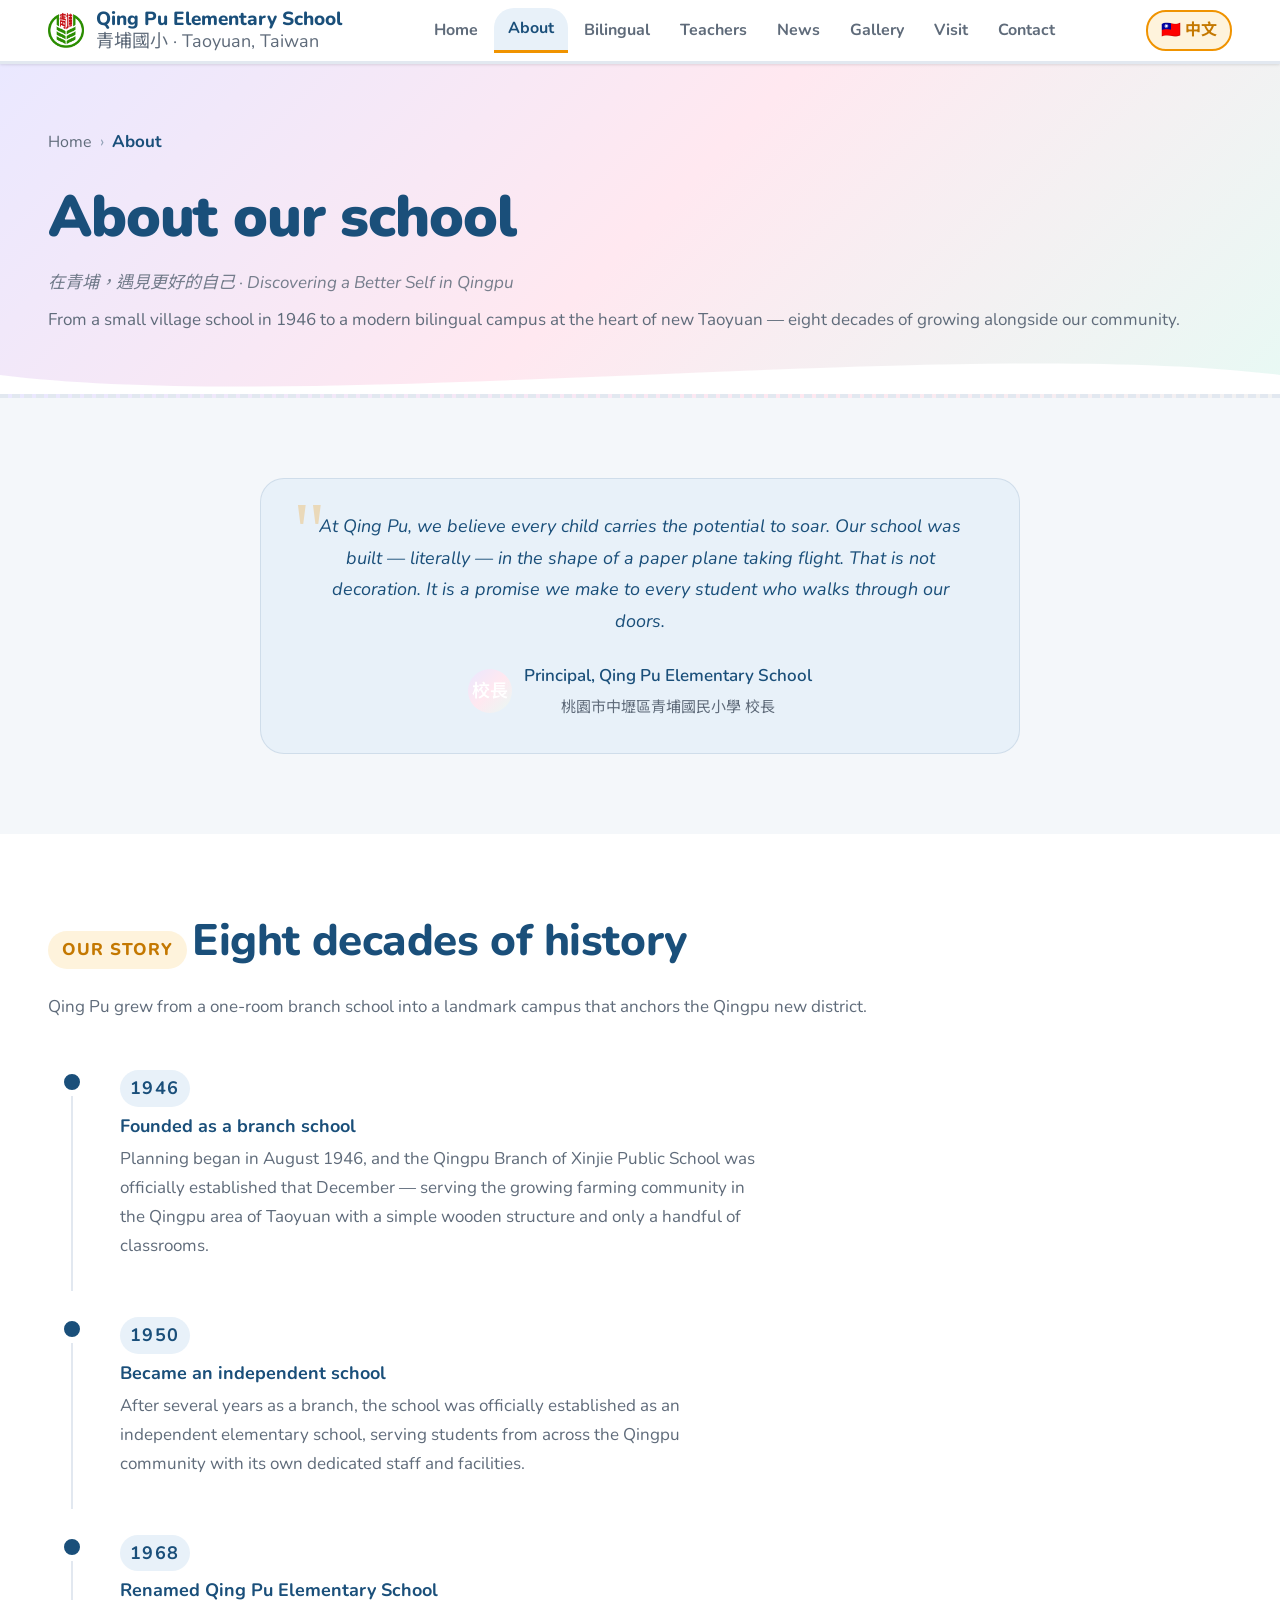
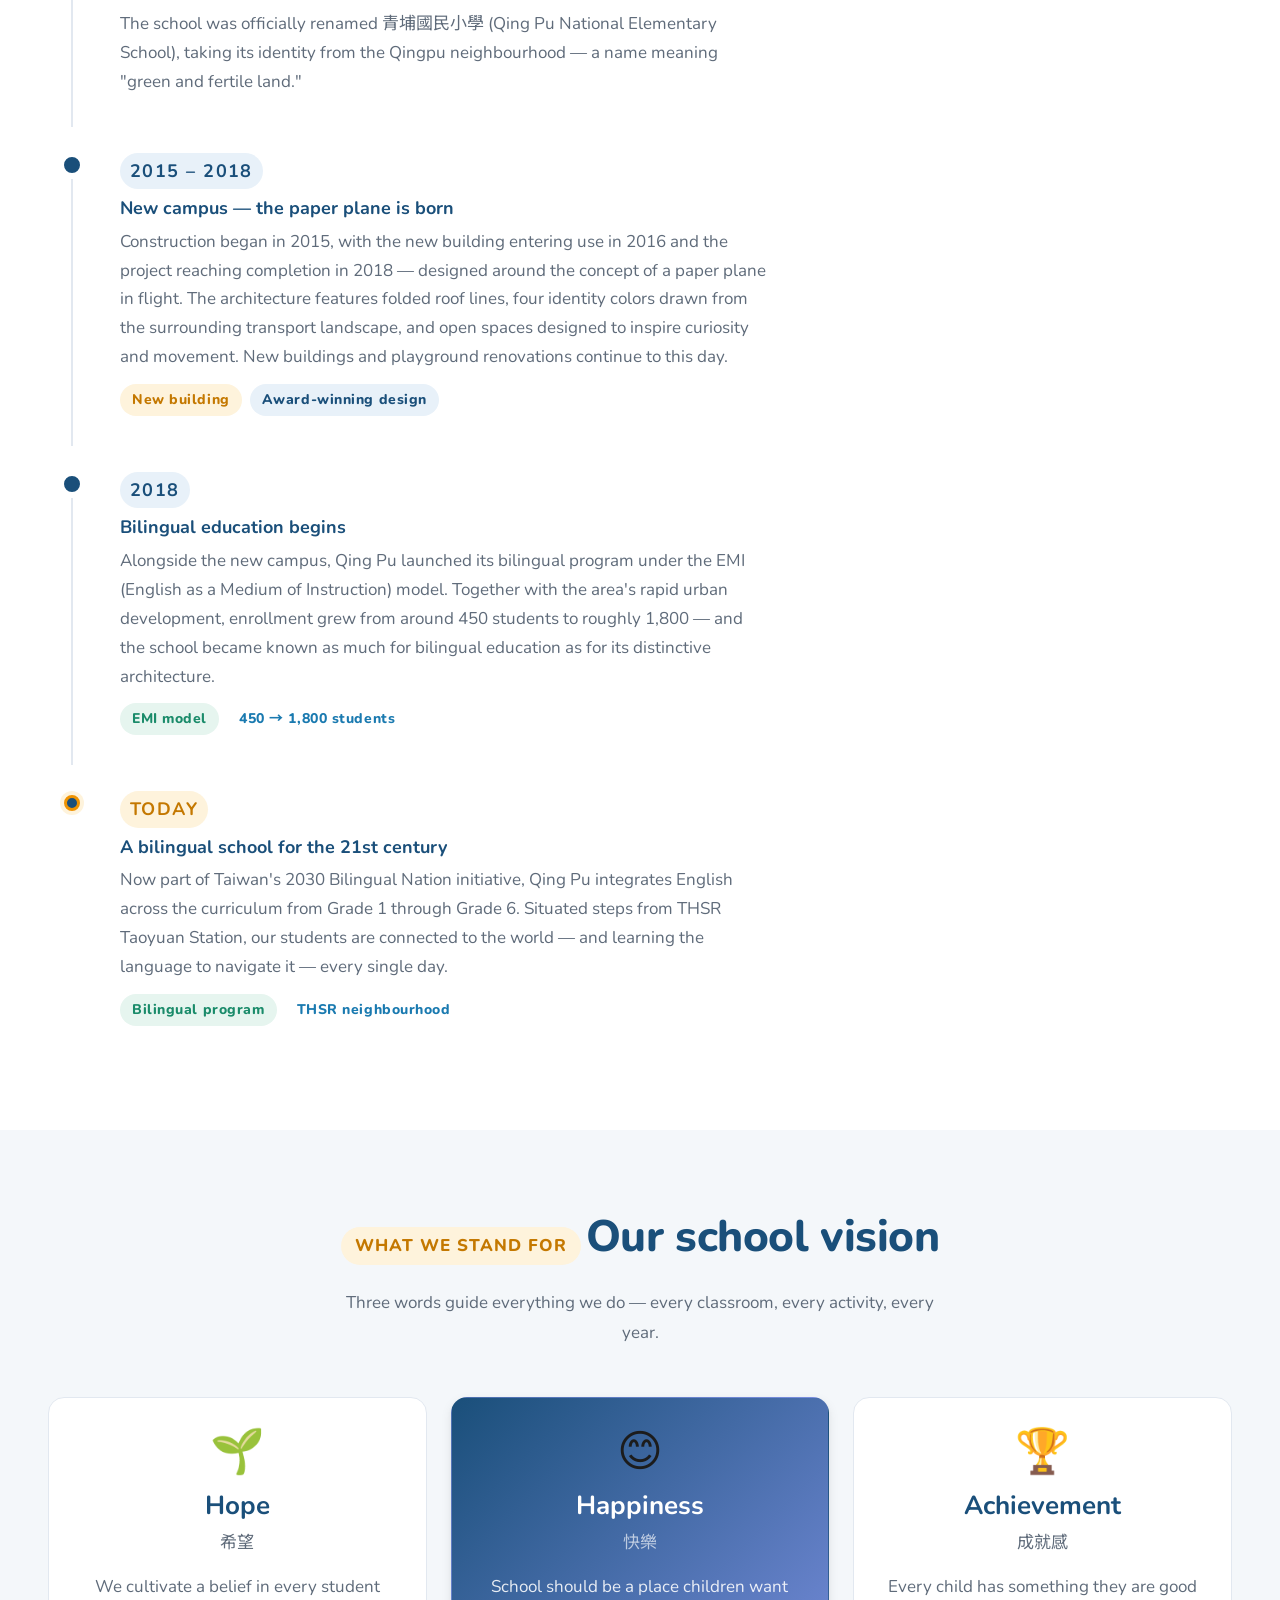
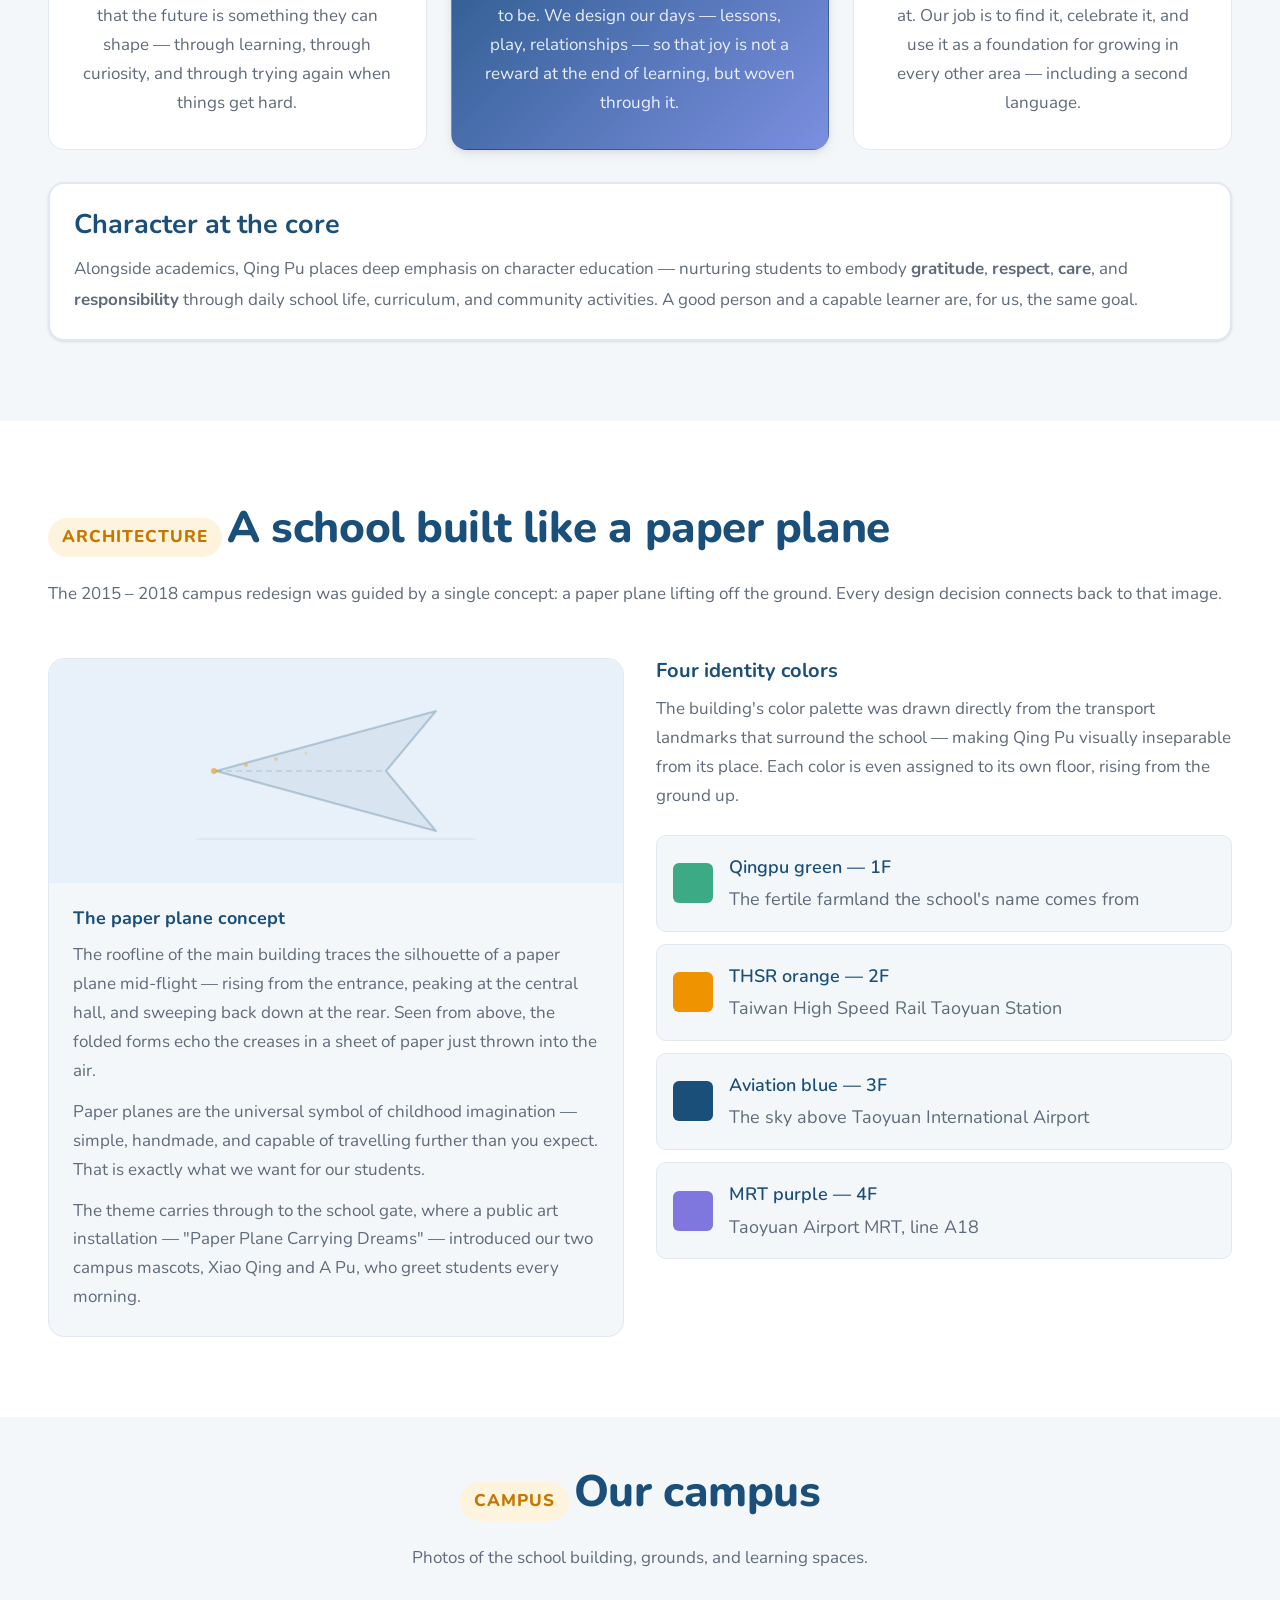
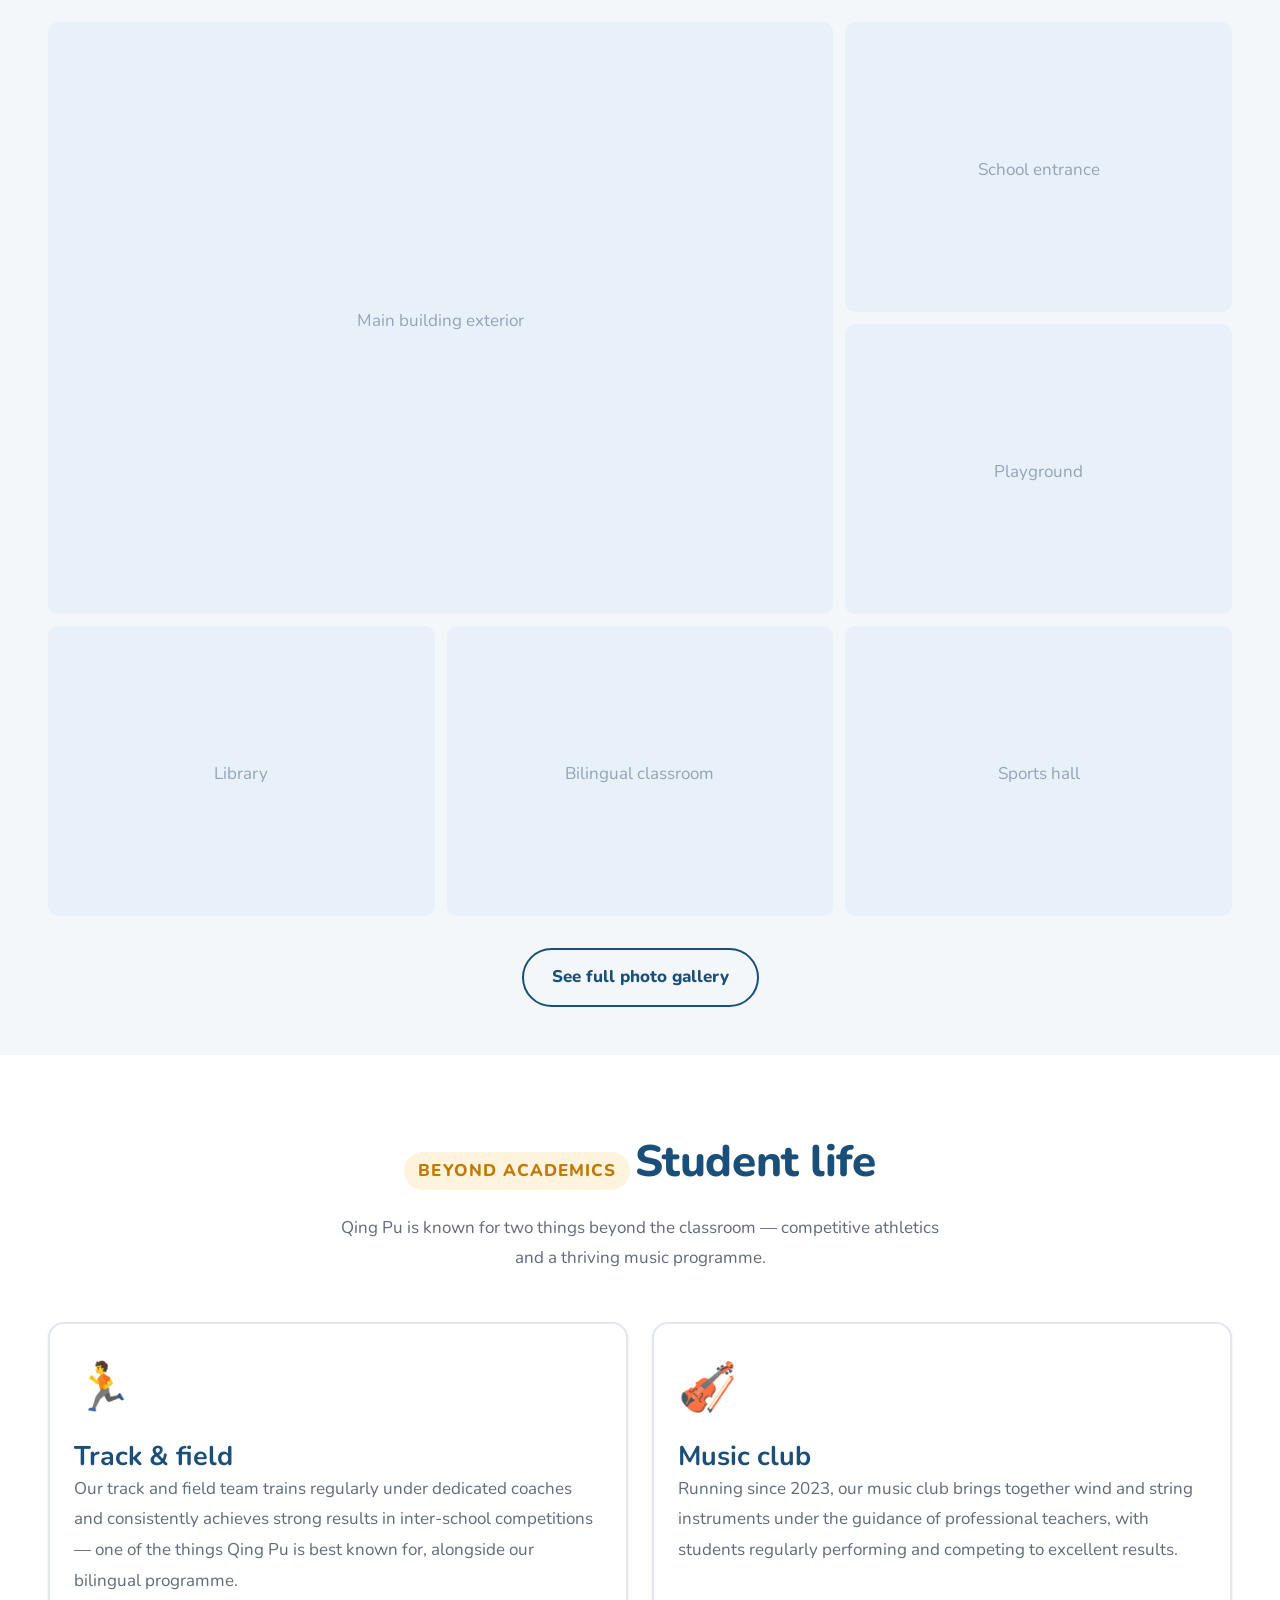
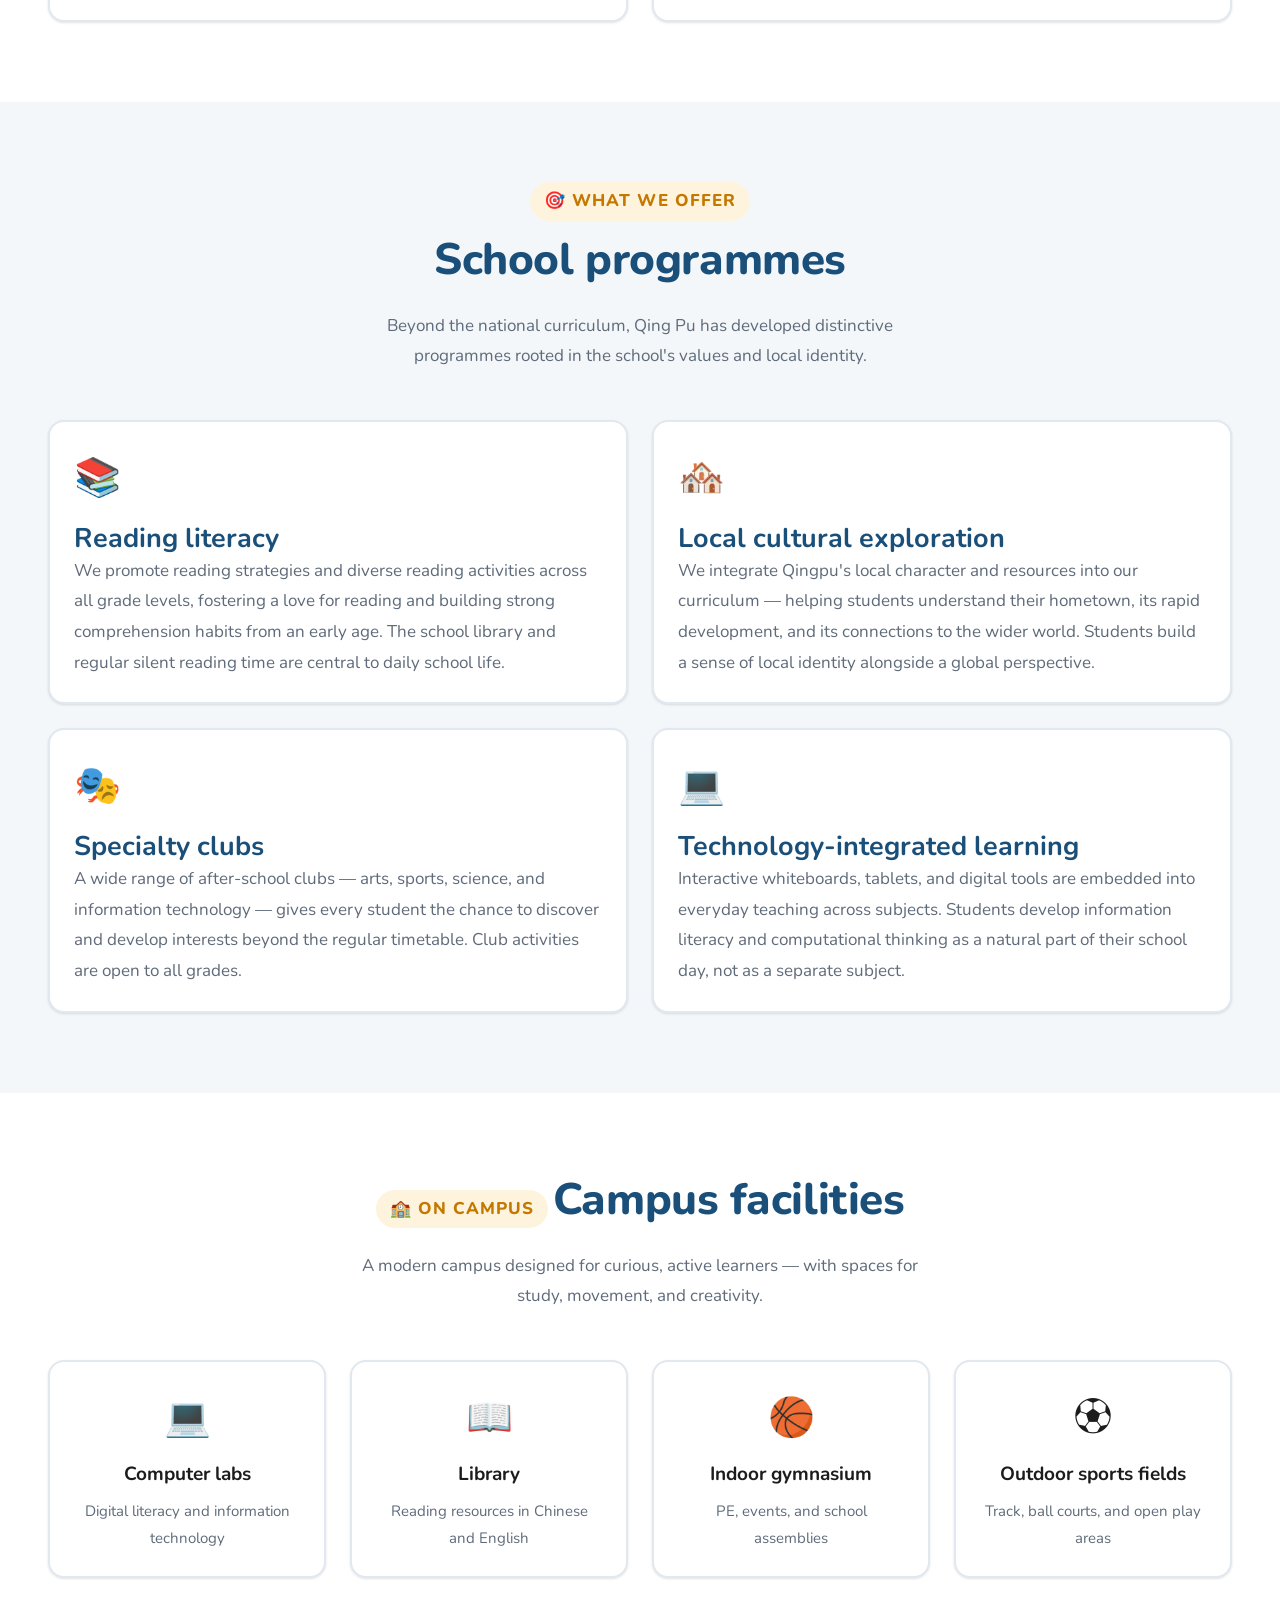
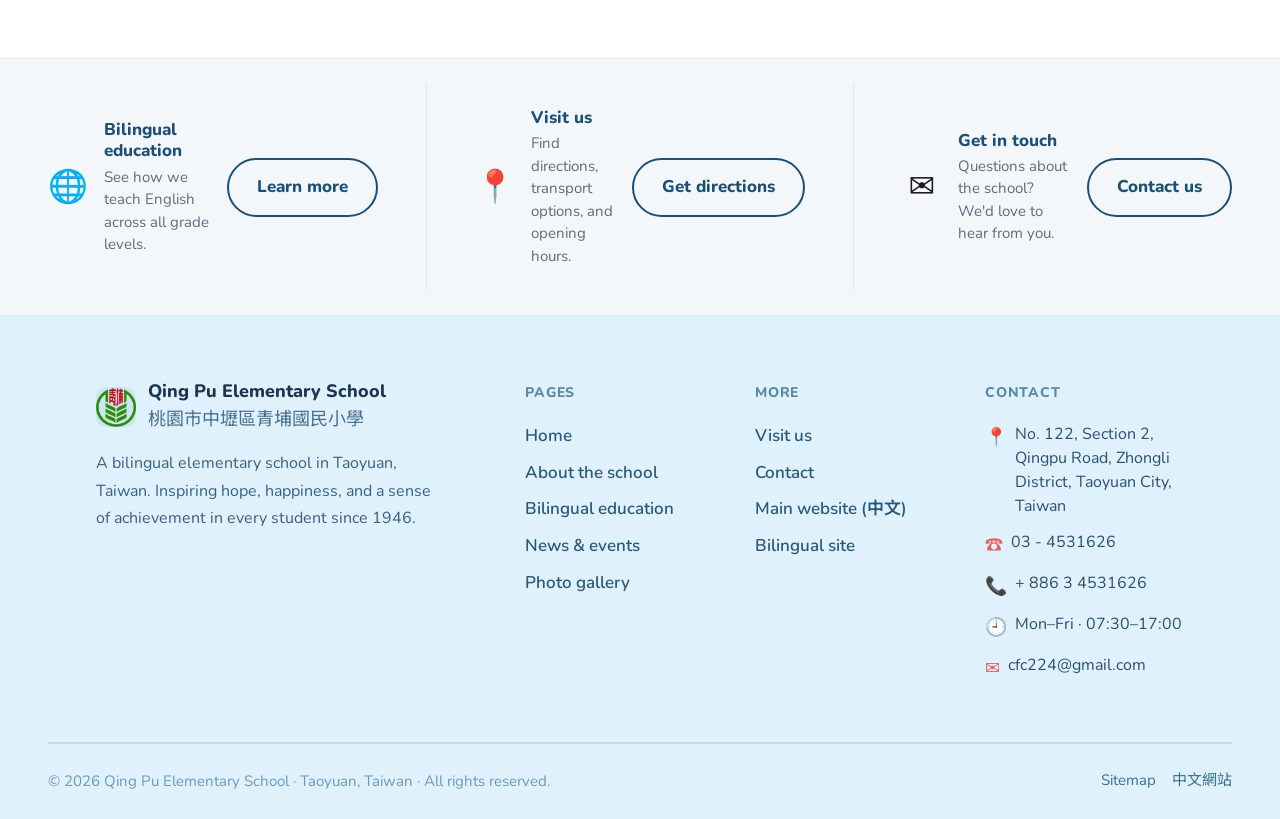
==== about.html @ a6857462 "Initial commit" ====
<!DOCTYPE html>
<html lang="en">
<head>
  <meta charset="UTF-8">
  <meta name="viewport" content="width=device-width, initial-scale=1.0">
  <meta name="description" content="About Qing Pu Elementary School — our history since 1946, school vision, building design, and principal's welcome.">
  <title>About — Qing Pu Elementary School</title>
  <link rel="stylesheet" href="css/style.css">
  <link rel="stylesheet" href="css/pages/about.css">
  <link rel="stylesheet" href="css/playful-theme.css">
</head>
<body>

  <a class="skip-link" href="#main">Skip to main content</a>

  <!-- ── NAVBAR (identical on every page) ── -->
  <nav class="navbar" aria-label="Main navigation">
    <div class="container navbar__inner">
      <a href="index.html" class="navbar__logo" aria-label="Qing Pu Elementary School — home">
        <div class="navbar__logo-img" aria-hidden="true"><img src="images/History/logo.png" alt=""></div>
        <div class="navbar__logo-text">
          <span class="navbar__name">Qing Pu Elementary School</span>
          <span class="navbar__sub">青埔國小 · Taoyuan, Taiwan</span>
        </div>
      </a>
      <ul class="navbar__links" role="list">
        <li><a href="index.html">Home</a></li>
        <li><a href="about.html">About</a></li>
        <li><a href="bilingual.html">Bilingual</a></li>
        <li><a href="teachers.html">Teachers</a></li>
        <li><a href="news.html">News</a></li>
        <li><a href="gallery.html">Gallery</a></li>
        <li><a href="visit.html">Visit</a></li>
        <li><a href="contact.html">Contact</a></li>
      </ul>
      <a href="https://www.cpps.tyc.edu.tw" target="_blank" rel="noopener" class="navbar__lang" aria-label="Switch to Chinese website">🇹🇼 中文</a>
      <button class="navbar__toggle" aria-label="Open navigation menu" aria-expanded="false" aria-controls="mobile-menu">
        <span></span><span></span><span></span>
      </button>
    </div>
    <div class="navbar__mobile" id="mobile-menu" role="navigation" aria-label="Mobile navigation">
      <a href="index.html">Home</a>
      <a href="about.html">About</a>
      <a href="bilingual.html">Bilingual education</a>
      <a href="teachers.html">Bilingual teachers</a>
      <a href="news.html">News</a>
      <a href="gallery.html">Gallery</a>
      <a href="visit.html">Visit us</a>
      <a href="contact.html">Contact</a>
      <div class="navbar__mobile-lang">
        <a href="https://www.cpps.tyc.edu.tw" target="_blank" rel="noopener">🇹🇼 View Chinese website →</a>
      </div>
    </div>
  </nav>


  <main id="main">

    <!-- ============================================================
         PAGE HERO — compact, navy, with breadcrumb
         ============================================================ -->
    <section class="page-hero" aria-label="About the school">
      <div class="container page-hero__inner">
        <nav class="breadcrumb" aria-label="Breadcrumb">
          <a href="index.html">Home</a>
          <span aria-hidden="true">›</span>
          <span aria-current="page">About</span>
        </nav>
        <h1 class="page-hero__title">About our school</h1>
        <p class="page-hero__desc" style="font-style:italic; opacity:0.85; margin-bottom:var(--sp-2);">在青埔，遇見更好的自己 · Discovering a Better Self in Qingpu</p>
        <p class="page-hero__desc">
          From a small village school in 1946 to a modern bilingual campus at the heart of new Taoyuan —
          eight decades of growing alongside our community.
        </p>
      </div>

      <!-- Decorative wave divider -->
      <div class="page-hero__wave" aria-hidden="true">
        <svg viewBox="0 0 1440 60" preserveAspectRatio="none" xmlns="http://www.w3.org/2000/svg">
          <path d="M0,40 C360,80 1080,0 1440,40 L1440,60 L0,60 Z" fill="var(--bg)"/>
        </svg>
      </div>
    </section>


    <!-- ============================================================
         PRINCIPAL'S WELCOME
         ============================================================ -->
    <section class="section bg-white" aria-labelledby="principal-heading">
      <div class="container">
        <div class="welcome-block fade-in">
          <div class="welcome-block__quote-mark" aria-hidden="true">"</div>
          <blockquote class="welcome-block__quote">
            At Qing Pu, we believe every child carries the potential to soar.
            Our school was built — literally — in the shape of a paper plane taking flight.
            That is not decoration. It is a promise we make to every student
            who walks through our doors.
          </blockquote>
          <div class="welcome-block__author">
            <div class="welcome-block__avatar" aria-hidden="true">校長</div>
            <div>
              <p class="welcome-block__name">Principal, Qing Pu Elementary School</p>
              <p class="welcome-block__title text-sm text-muted">桃園市中壢區青埔國民小學 校長</p>
            </div>
          </div>
        </div>
      </div>
    </section>


    <!-- ============================================================
         SCHOOL HISTORY TIMELINE
         ============================================================ -->
    <section class="section" aria-labelledby="history-heading">
      <div class="container">
        <div class="section-header">
          <p class="eyebrow">Our story</p>
          <h2 id="history-heading">Eight decades of history</h2>
          <p>Qing Pu grew from a one-room branch school into a landmark campus that anchors the Qingpu new district.</p>
        </div>

        <div class="timeline" role="list">

          <div class="timeline__item fade-in" role="listitem">
            <div class="timeline__marker">
              <div class="timeline__dot"></div>
              <div class="timeline__line"></div>
            </div>
            <div class="timeline__content">
              <div class="timeline__year">1946</div>
              <h3 class="timeline__title">Founded as a branch school</h3>
              <p class="timeline__desc">
                Planning began in August 1946, and the Qingpu Branch of Xinjie Public School
                was officially established that December — serving the growing farming
                community in the Qingpu area of Taoyuan with a simple wooden structure and
                only a handful of classrooms.
              </p>
            </div>
          </div>

          <div class="timeline__item fade-in" role="listitem">
            <div class="timeline__marker">
              <div class="timeline__dot"></div>
              <div class="timeline__line"></div>
            </div>
            <div class="timeline__content">
              <div class="timeline__year">1950</div>
              <h3 class="timeline__title">Became an independent school</h3>
              <p class="timeline__desc">
                After several years as a branch, the school was officially established as
                an independent elementary school, serving students from across the Qingpu
                community with its own dedicated staff and facilities.
              </p>
            </div>
          </div>

          <div class="timeline__item fade-in" role="listitem">
            <div class="timeline__marker">
              <div class="timeline__dot"></div>
              <div class="timeline__line"></div>
            </div>
            <div class="timeline__content">
              <div class="timeline__year">1968</div>
              <h3 class="timeline__title">Renamed Qing Pu Elementary School</h3>
              <p class="timeline__desc">
                The school was officially renamed 青埔國民小學 (Qing Pu National Elementary School),
                taking its identity from the Qingpu neighbourhood — a name meaning
                "green and fertile land."
              </p>
            </div>
          </div>

          <div class="timeline__item fade-in" role="listitem">
            <div class="timeline__marker">
              <div class="timeline__dot"></div>
              <div class="timeline__line"></div>
            </div>
            <div class="timeline__content">
              <div class="timeline__year">2015 – 2018</div>
              <h3 class="timeline__title">New campus — the paper plane is born</h3>
              <p class="timeline__desc">
                Construction began in 2015, with the new building entering use in 2016 and
                the project reaching completion in 2018 — designed around the concept of a
                paper plane in flight. The architecture features folded roof lines, four
                identity colors drawn from the surrounding transport landscape, and open
                spaces designed to inspire curiosity and movement. New buildings and
                playground renovations continue to this day.
              </p>
              <div class="timeline__tags">
                <span class="badge badge-orange">New building</span>
                <span class="badge badge-navy">Award-winning design</span>
              </div>
            </div>
          </div>

          <div class="timeline__item fade-in" role="listitem">
            <div class="timeline__marker">
              <div class="timeline__dot"></div>
              <div class="timeline__line"></div>
            </div>
            <div class="timeline__content">
              <div class="timeline__year">2018</div>
              <h3 class="timeline__title">Bilingual education begins</h3>
              <p class="timeline__desc">
                Alongside the new campus, Qing Pu launched its bilingual program under the
                EMI (English as a Medium of Instruction) model. Together with the area's
                rapid urban development, enrollment grew from around 450 students to roughly
                1,800 — and the school became known as much for bilingual education as for
                its distinctive architecture.
              </p>
              <div class="timeline__tags">
                <span class="badge badge-green">EMI model</span>
                <span class="badge badge-purple">450 → 1,800 students</span>
              </div>
            </div>
          </div>

          <div class="timeline__item fade-in" role="listitem">
            <div class="timeline__marker">
              <div class="timeline__dot timeline__dot--current"></div>
            </div>
            <div class="timeline__content">
              <div class="timeline__year timeline__year--current">Today</div>
              <h3 class="timeline__title">A bilingual school for the 21st century</h3>
              <p class="timeline__desc">
                Now part of Taiwan's 2030 Bilingual Nation initiative, Qing Pu integrates English
                across the curriculum from Grade 1 through Grade 6. Situated steps from THSR
                Taoyuan Station, our students are connected to the world — and learning the
                language to navigate it — every single day.
              </p>
              <div class="timeline__tags">
                <span class="badge badge-green">Bilingual program</span>
                <span class="badge badge-purple">THSR neighbourhood</span>
              </div>
            </div>
          </div>

        </div>
      </div>
    </section>


    <!-- ============================================================
         VISION — THREE PILLARS
         ============================================================ -->
    <section class="section bg-white" aria-labelledby="vision-heading">
      <div class="container">
        <div class="section-header centered">
          <p class="eyebrow">What we stand for</p>
          <h2 id="vision-heading">Our school vision</h2>
          <p>Three words guide everything we do — every classroom, every activity, every year.</p>
        </div>

        <div class="pillars-grid">

          <div class="pillar-card fade-in">
            <div class="pillar-card__icon" aria-hidden="true">🌱</div>
            <h3 class="pillar-card__word">Hope</h3>
            <p class="pillar-card__zh">希望</p>
            <p class="pillar-card__desc">
              We cultivate a belief in every student that the future is something they can
              shape — through learning, through curiosity, and through trying again when
              things get hard.
            </p>
          </div>

          <div class="pillar-card pillar-card--center fade-in">
            <div class="pillar-card__icon" aria-hidden="true">😊</div>
            <h3 class="pillar-card__word">Happiness</h3>
            <p class="pillar-card__zh">快樂</p>
            <p class="pillar-card__desc">
              School should be a place children want to be. We design our days — lessons,
              play, relationships — so that joy is not a reward at the end of learning,
              but woven through it.
            </p>
          </div>

          <div class="pillar-card fade-in">
            <div class="pillar-card__icon" aria-hidden="true">🏆</div>
            <h3 class="pillar-card__word">Achievement</h3>
            <p class="pillar-card__zh">成就感</p>
            <p class="pillar-card__desc">
              Every child has something they are good at. Our job is to find it, celebrate it,
              and use it as a foundation for growing in every other area — including a
              second language.
            </p>
          </div>

        </div>

        <div class="card fade-in" style="margin-top:var(--sp-6);">
          <div class="card-body">
            <h3 style="margin-bottom:var(--sp-3);">Character at the core</h3>
            <p>
              Alongside academics, Qing Pu places deep emphasis on character education — nurturing
              students to embody <strong>gratitude</strong>, <strong>respect</strong>,
              <strong>care</strong>, and <strong>responsibility</strong> through daily school life,
              curriculum, and community activities. A good person and a capable learner are, for us,
              the same goal.
            </p>
          </div>
        </div>
      </div>
    </section>
    <section class="section" aria-labelledby="building-heading">
      <div class="container">
        <div class="section-header">
          <p class="eyebrow">Architecture</p>
          <h2 id="building-heading">A school built like a paper plane</h2>
          <p>
            The 2015 – 2018 campus redesign was guided by a single concept: a paper plane
            lifting off the ground. Every design decision connects back to that image.
          </p>
        </div>

        <div class="building-layout">

          <!-- Main concept card -->
          <div class="building-concept fade-in">
            <div class="building-concept__visual" aria-hidden="true">
              <svg viewBox="0 0 280 160" fill="none" xmlns="http://www.w3.org/2000/svg" aria-hidden="true">
                <!-- Paper plane silhouette -->
                <path d="M20 80 L240 20 L190 80 L240 140 Z"
                      fill="rgba(26,79,122,0.08)"
                      stroke="rgba(26,79,122,0.25)"
                      stroke-width="2"
                      stroke-linejoin="round"/>
                <path d="M20 80 L190 80"
                      stroke="rgba(26,79,122,0.15)"
                      stroke-width="1.5"
                      stroke-dasharray="6 4"/>
                <!-- Ground line -->
                <line x1="0" y1="148" x2="280" y2="148"
                      stroke="rgba(26,79,122,0.1)"
                      stroke-width="1"/>
                <!-- Flight trail dots -->
                <circle cx="18"  cy="80" r="3" fill="var(--orange)" opacity="0.6"/>
                <circle cx="50"  cy="74" r="2" fill="var(--orange)" opacity="0.4"/>
                <circle cx="80"  cy="68" r="2" fill="var(--orange)" opacity="0.3"/>
                <circle cx="110" cy="62" r="1.5" fill="var(--orange)" opacity="0.2"/>
              </svg>
            </div>
            <div class="building-concept__text">
              <h3>The paper plane concept</h3>
              <p>
                The roofline of the main building traces the silhouette of a paper plane mid-flight —
                rising from the entrance, peaking at the central hall, and sweeping back down at
                the rear. Seen from above, the folded forms echo the creases in a sheet of paper
                just thrown into the air.
              </p>
              <p>
                Paper planes are the universal symbol of childhood imagination — simple, handmade,
                and capable of travelling further than you expect. That is exactly what we want
                for our students.
              </p>
              <p>
                The theme carries through to the school gate, where a public art installation —
                "Paper Plane Carrying Dreams" — introduced our two campus mascots, Xiao Qing and
                A Pu, who greet students every morning.
              </p>
            </div>
          </div>

          <!-- Four colors -->
          <div class="building-colors fade-in">
            <h3 class="building-colors__title">Four identity colors</h3>
            <p class="building-colors__intro">
              The building's color palette was drawn directly from the transport landmarks
              that surround the school — making Qing Pu visually inseparable from its place.
              Each color is even assigned to its own floor, rising from the ground up.
            </p>
            <div class="color-identity-grid">
              <div class="color-identity-card">
                <div class="color-identity-swatch" style="background: var(--green);"></div>
                <div class="color-identity-info">
                  <strong>Qingpu green — 1F</strong>
                  <span>The fertile farmland the school's name comes from</span>
                </div>
              </div>
              <div class="color-identity-card">
                <div class="color-identity-swatch" style="background: var(--orange);"></div>
                <div class="color-identity-info">
                  <strong>THSR orange — 2F</strong>
                  <span>Taiwan High Speed Rail Taoyuan Station</span>
                </div>
              </div>
              <div class="color-identity-card">
                <div class="color-identity-swatch" style="background: var(--navy);"></div>
                <div class="color-identity-info">
                  <strong>Aviation blue — 3F</strong>
                  <span>The sky above Taoyuan International Airport</span>
                </div>
              </div>
              <div class="color-identity-card">
                <div class="color-identity-swatch" style="background: var(--purple);"></div>
                <div class="color-identity-info">
                  <strong>MRT purple — 4F</strong>
                  <span>Taoyuan Airport MRT, line A18</span>
                </div>
              </div>
            </div>
          </div>

        </div>
      </div>
    </section>


    <!-- ============================================================
         CAMPUS PHOTOS GRID
         ============================================================ -->
    <section class="section-sm bg-white" aria-labelledby="campus-heading">
      <div class="container">
        <div class="section-header centered">
          <p class="eyebrow">Campus</p>
          <h2 id="campus-heading">Our campus</h2>
          <p>Photos of the school building, grounds, and learning spaces.</p>
        </div>

        <!-- Photo grid — replace .campus-photo divs with real <img> tags -->
        <div class="campus-grid" role="list">
          <div class="campus-photo campus-photo--large" role="listitem" aria-label="Main building exterior">
            <div class="campus-photo__placeholder" aria-hidden="true">
              <span></span>
              <p>Main building exterior</p>
            </div>
          </div>
          <div class="campus-photo" role="listitem" aria-label="Campus entrance">
            <div class="campus-photo__placeholder" aria-hidden="true">
              <span></span>
              <p>School entrance</p>
            </div>
          </div>
          <div class="campus-photo" role="listitem" aria-label="Playground">
            <div class="campus-photo__placeholder" aria-hidden="true">
              <span></span>
              <p>Playground</p>
            </div>
          </div>
          <div class="campus-photo" role="listitem" aria-label="Library">
            <div class="campus-photo__placeholder" aria-hidden="true">
              <span></span>
              <p>Library</p>
            </div>
          </div>
          <div class="campus-photo" role="listitem" aria-label="Classroom">
            <div class="campus-photo__placeholder" aria-hidden="true">
              <span></span>
              <p>Bilingual classroom</p>
            </div>
          </div>
          <div class="campus-photo" role="listitem" aria-label="Gymnasium">
            <div class="campus-photo__placeholder" aria-hidden="true">
              <span></span>
              <p>Sports hall</p>
            </div>
          </div>
        </div>

        <!-- How to replace placeholders — comment for the developer -->
        <!--
          To replace a placeholder with a real photo:
          Change:
            <div class="campus-photo" ...>
              <div class="campus-photo__placeholder">...</div>
            </div>
          To:
            <div class="campus-photo" ...>
              <img src="images/campus/main-building.jpg" alt="Main building exterior" class="campus-photo__img">
            </div>
        -->

        <div class="text-center mt-6">
          <a href="gallery.html" class="btn btn-outline">See full photo gallery</a>
        </div>
      </div>
    </section>


    <!-- ============================================================
         STUDENT LIFE — ATHLETICS & MUSIC
         ============================================================ -->
    <section class="section" id="student-life" aria-labelledby="studentlife-heading">
      <div class="container">
        <div class="section-header centered">
          <p class="eyebrow">Beyond academics</p>
          <h2 id="studentlife-heading">Student life</h2>
          <p>Qing Pu is known for two things beyond the classroom — competitive athletics and a thriving music programme.</p>
        </div>

        <div class="grid-2">
          <div class="card fade-in">
            <div class="card-body">
              <div style="font-size:2.5rem; margin-bottom:var(--sp-3);" aria-hidden="true">🏃</div>
              <h3>Track &amp; field</h3>
              <p>
                Our track and field team trains regularly under dedicated coaches and
                consistently achieves strong results in inter-school competitions —
                one of the things Qing Pu is best known for, alongside our bilingual
                programme.
              </p>
            </div>
          </div>

          <div class="card fade-in">
            <div class="card-body">
              <div style="font-size:2.5rem; margin-bottom:var(--sp-3);" aria-hidden="true">🎻</div>
              <h3>Music club</h3>
              <p>
                Running since 2023, our music club brings together wind and string
                instruments under the guidance of professional teachers, with students
                regularly performing and competing to excellent results.
              </p>
            </div>
          </div>
        </div>
      </div>
    </section>


    <!-- ============================================================
         SCHOOL PROGRAMMES
         ============================================================ -->
    <section class="section bg-white" aria-labelledby="programmes-heading">
      <div class="container">
        <div class="section-header centered">
          <p class="eyebrow">🎯 What we offer</p>
          <h2 id="programmes-heading">School programmes</h2>
          <p>Beyond the national curriculum, Qing Pu has developed distinctive programmes rooted in the school's values and local identity.</p>
        </div>

        <div class="grid-2">
          <div class="card fade-in">
            <div class="card-body">
              <div style="font-size:2rem; margin-bottom:var(--sp-3);" aria-hidden="true">📚</div>
              <h3>Reading literacy</h3>
              <p>
                We promote reading strategies and diverse reading activities across all grade levels,
                fostering a love for reading and building strong comprehension habits from an early age.
                The school library and regular silent reading time are central to daily school life.
              </p>
            </div>
          </div>

          <div class="card fade-in">
            <div class="card-body">
              <div style="font-size:2rem; margin-bottom:var(--sp-3);" aria-hidden="true">🏘️</div>
              <h3>Local cultural exploration</h3>
              <p>
                We integrate Qingpu's local character and resources into our curriculum — helping
                students understand their hometown, its rapid development, and its connections to the
                wider world. Students build a sense of local identity alongside a global perspective.
              </p>
            </div>
          </div>

          <div class="card fade-in">
            <div class="card-body">
              <div style="font-size:2rem; margin-bottom:var(--sp-3);" aria-hidden="true">🎭</div>
              <h3>Specialty clubs</h3>
              <p>
                A wide range of after-school clubs — arts, sports, science, and information
                technology — gives every student the chance to discover and develop interests beyond
                the regular timetable. Club activities are open to all grades.
              </p>
            </div>
          </div>

          <div class="card fade-in">
            <div class="card-body">
              <div style="font-size:2rem; margin-bottom:var(--sp-3);" aria-hidden="true">💻</div>
              <h3>Technology-integrated learning</h3>
              <p>
                Interactive whiteboards, tablets, and digital tools are embedded into everyday
                teaching across subjects. Students develop information literacy and computational
                thinking as a natural part of their school day, not as a separate subject.
              </p>
            </div>
          </div>
        </div>
      </div>
    </section>


    <!-- ============================================================
         CAMPUS FACILITIES
         ============================================================ -->
    <section class="section" aria-labelledby="facilities-heading">
      <div class="container">
        <div class="section-header centered">
          <p class="eyebrow">🏫 On campus</p>
          <h2 id="facilities-heading">Campus facilities</h2>
          <p>A modern campus designed for curious, active learners — with spaces for study, movement, and creativity.</p>
        </div>

        <div class="grid-4">
          <div class="card fade-in">
            <div class="card-body" style="text-align:center;">
              <div style="font-size:2rem; margin-bottom:var(--sp-2);" aria-hidden="true">💻</div>
              <strong>Computer labs</strong>
              <p class="text-sm text-muted" style="margin-top:var(--sp-2);">Digital literacy and information technology</p>
            </div>
          </div>
          <div class="card fade-in">
            <div class="card-body" style="text-align:center;">
              <div style="font-size:2rem; margin-bottom:var(--sp-2);" aria-hidden="true">📖</div>
              <strong>Library</strong>
              <p class="text-sm text-muted" style="margin-top:var(--sp-2);">Reading resources in Chinese and English</p>
            </div>
          </div>
          <div class="card fade-in">
            <div class="card-body" style="text-align:center;">
              <div style="font-size:2rem; margin-bottom:var(--sp-2);" aria-hidden="true">🏀</div>
              <strong>Indoor gymnasium</strong>
              <p class="text-sm text-muted" style="margin-top:var(--sp-2);">PE, events, and school assemblies</p>
            </div>
          </div>
          <div class="card fade-in">
            <div class="card-body" style="text-align:center;">
              <div style="font-size:2rem; margin-bottom:var(--sp-2);" aria-hidden="true">⚽</div>
              <strong>Outdoor sports fields</strong>
              <p class="text-sm text-muted" style="margin-top:var(--sp-2);">Track, ball courts, and open play areas</p>
            </div>
          </div>
        </div>
      </div>
    </section>


    <!-- ============================================================
         CTA STRIP — lead to next pages
         ============================================================ -->
    <section class="cta-strip" aria-label="Explore more">
      <div class="container cta-strip__inner">
        <div class="cta-strip__item fade-in">
          <div class="cta-strip__icon" aria-hidden="true">🌐</div>
          <div>
            <h4>Bilingual education</h4>
            <p>See how we teach English across all grade levels.</p>
          </div>
          <a href="bilingual.html" class="btn btn-outline">Learn more</a>
        </div>
        <div class="cta-strip__divider" aria-hidden="true"></div>
        <div class="cta-strip__item fade-in">
          <div class="cta-strip__icon" aria-hidden="true">📍</div>
          <div>
            <h4>Visit us</h4>
            <p>Find directions, transport options, and opening hours.</p>
          </div>
          <a href="visit.html" class="btn btn-outline">Get directions</a>
        </div>
        <div class="cta-strip__divider" aria-hidden="true"></div>
        <div class="cta-strip__item fade-in">
          <div class="cta-strip__icon" aria-hidden="true">✉️</div>
          <div>
            <h4>Get in touch</h4>
            <p>Questions about the school? We'd love to hear from you.</p>
          </div>
          <a href="contact.html" class="btn btn-outline">Contact us</a>
        </div>
      </div>
    </section>

  </main>


  <!-- ── FOOTER (identical on every page) ── -->
  <footer class="footer" role="contentinfo">
    <div class="container">
      <div class="footer__grid">
        <div class="footer__brand">
          <div class="footer__logo">
            <div class="footer__logo-box" aria-hidden="true"><img src="images/History/logo.png" alt=""></div>
            <div>
              <div class="footer__school-name">Qing Pu Elementary School</div>
              <div class="footer__school-zh">桃園市中壢區青埔國民小學</div>
            </div>
          </div>
          <p class="footer__desc">
            A bilingual elementary school in Taoyuan, Taiwan.
            Inspiring hope, happiness, and a sense of achievement
            in every student since 1946.
          </p>
        </div>
        <div>
          <p class="footer__col-title">Pages</p>
          <ul class="footer__links">
            <li><a href="index.html">Home</a></li>
            <li><a href="about.html">About the school</a></li>
            <li><a href="bilingual.html">Bilingual education</a></li>
            <li><a href="news.html">News & events</a></li>
            <li><a href="gallery.html">Photo gallery</a></li>
          </ul>
        </div>
        <div>
          <p class="footer__col-title">More</p>
          <ul class="footer__links">
            <li><a href="visit.html">Visit us</a></li>
            <li><a href="contact.html">Contact</a></li>
            <li><a href="https://www.cpps.tyc.edu.tw" target="_blank" rel="noopener">Main website (中文)</a></li>
            <li><a href="http://163.30.130.236/bilingual/index.php" target="_blank" rel="noopener">Bilingual site</a></li>
          </ul>
        </div>
        <div>
          <p class="footer__col-title">Contact</p>
          <div class="footer__contact-item">
            <span class="footer__contact-icon" aria-hidden="true">📍</span>
            <span>No. 122, Section 2, Qingpu Road, Zhongli District, Taoyuan City, Taiwan</span>
          </div>
          <div class="footer__contact-item">
            <span class="footer__contact-icon" aria-hidden="true">☎️</span>
            <span>03 - 4531626</span>
          </div>
          <div class="footer__contact-item">
            <span class="footer__contact-icon" aria-hidden="true">📞</span>
            <span>+ 886 3 4531626</span>
          </div>
          <div class="footer__contact-item">
            <span class="footer__contact-icon" aria-hidden="true">🕘</span>
            <span>Mon–Fri · 07:30–17:00</span>
          </div>
          <div class="footer__contact-item">
            <span class="footer__contact-icon" aria-hidden="true">✉️</span>
            <span>cfc224@gmail.com</span>
          </div>
        </div>
      </div>
      <div class="footer__bottom">
        <p class="footer__copy">© 2026 Qing Pu Elementary School · Taoyuan, Taiwan · All rights reserved.</p>
        <div class="footer__bottom-links">
          <a href="#">Sitemap</a>
          <a href="https://www.cpps.tyc.edu.tw" target="_blank" rel="noopener">中文網站</a>
        </div>
      </div>
    </div>
  </footer>

  <script src="js/main.js"></script>

</body>
</html>
---- css/style.css ----
/* ============================================================
   Qing Pu Elementary School — English Website
   style.css  |  Shared styles: reset, variables, typography,
               navbar, footer, buttons, utilities
   ============================================================ */

/* ── Google Fonts ── */
@import url('https://fonts.googleapis.com/css2?family=Inter:wght@400;500;600;700&family=Noto+Sans+TC:wght@400;500&display=swap');

/* ── CSS Variables ── */
:root {
  /* Brand colors — uniform: orange shirts, navy shorts, white */
  --navy:          #1a4f7a;   /* primary: navbar, footer, headings */
  --navy-dark:     #0f3354;   /* hover states */
  --navy-light:    #e8f1f9;   /* light tint backgrounds */
  --orange:        #F09300;   /* CTA buttons, active states, highlights */
  --orange-dark:   #c47800;   /* orange hover */
  --orange-light:  #fef3dc;   /* orange tint */
  --green:         #3caa84;   /* Qingpu green — bilingual accents */
  --green-light:   #e6f5ef;
  --purple:        #7F77DD;   /* MRT purple — transport references */
  --purple-light:  #eeedfe;

  /* Neutrals */
  --bg:            #ffffff;   /* pure white — uniform shirt white */
  --bg-white:      #f4f7fa;   /* subtle section contrast against pure white bg */
  --bg-card:       #ffffff;
  --text:          #1c1c1c;
  --text-muted:    #5f6b7a;
  --text-light:    #94a3b8;
  --border:        #e2e8f0;
  --border-dark:   #cbd5e1;

  /* Spacing scale */
  --sp-1:  4px;
  --sp-2:  8px;
  --sp-3:  12px;
  --sp-4:  16px;
  --sp-5:  24px;
  --sp-6:  32px;
  --sp-7:  48px;
  --sp-8:  64px;
  --sp-9:  80px;
  --sp-10: 96px;

  /* Layout */
  --container-max: 1320px;
  --navbar-height: 64px;
  --radius-sm:  6px;
  --radius-md:  10px;
  --radius-lg:  16px;
  --radius-xl:  24px;

  /* Shadows */
  --shadow-sm:  0 1px 3px rgba(0,0,0,0.08), 0 1px 2px rgba(0,0,0,0.04);
  --shadow-md:  0 4px 12px rgba(0,0,0,0.08), 0 2px 4px rgba(0,0,0,0.04);
  --shadow-lg:  0 8px 24px rgba(0,0,0,0.10), 0 4px 8px rgba(0,0,0,0.04);

  /* Transitions */
  --ease: cubic-bezier(0.4, 0, 0.2, 1);
  --t-fast: 150ms var(--ease);
  --t-base: 250ms var(--ease);
}


/* ============================================================
   RESET
   ============================================================ */
*, *::before, *::after {
  box-sizing: border-box;
  margin: 0;
  padding: 0;
}

html {
  scroll-behavior: smooth;
  -webkit-text-size-adjust: 100%;
}

body {
  font-family: 'Inter', 'Noto Sans TC', system-ui, sans-serif;
  font-size: 18px;
  line-height: 1.7;
  color: var(--text);
  background-color: var(--bg);
  -webkit-font-smoothing: antialiased;
}

img, picture, video, svg {
  display: block;
  max-width: 100%;
}

input, button, textarea, select {
  font: inherit;
}

ul, ol {
  list-style: none;
}

a {
  color: inherit;
  text-decoration: none;
}

h1, h2, h3, h4, h5, h6 {
  line-height: 1.25;
  color: var(--navy);
}


/* ============================================================
   TYPOGRAPHY
   ============================================================ */
h1 { font-size: clamp(32px, 5vw, 52px); font-weight: 700; letter-spacing: -0.02em; }
h2 { font-size: clamp(24px, 4vw, 38px); font-weight: 700; letter-spacing: -0.01em; }
h3 { font-size: clamp(18px, 2.5vw, 24px); font-weight: 600; }
h4 { font-size: 18px; font-weight: 600; }
h5 { font-size: 17px; font-weight: 600; }

p {
  color: var(--text-muted);
  line-height: 1.75;
}

.text-navy   { color: var(--navy); }
.text-orange { color: var(--orange); }
.text-muted  { color: var(--text-muted); }
.text-center { text-align: center; }
.text-sm     { font-size: 18px; }
.text-xs     { font-size: 18px; }

/* Section eyebrow label */
.eyebrow {
  display: inline-flex;
  align-items: center;
  gap: var(--sp-2);
  font-size: 18px;
  font-weight: 600;
  letter-spacing: 0.1em;
  text-transform: uppercase;
  color: var(--orange);
  margin-bottom: var(--sp-3);
}

/* Section heading + subtext block */
.section-header {
  margin-bottom: var(--sp-7);
}

.section-header.centered {
  text-align: center;
  max-width: 600px;
  margin-left: auto;
  margin-right: auto;
}

.section-header h2 {
  margin-bottom: var(--sp-3);
}

.section-header p {
  font-size: 17px;
}


/* ============================================================
   LAYOUT UTILITIES
   ============================================================ */
.container {
  max-width: var(--container-max);
  margin: 0 auto;
  padding: 0 var(--sp-7);
}

.section {
  padding: var(--sp-9) 0;
}

.section-sm {
  padding: var(--sp-7) 0;
}

/* Grid helpers */
.grid-2 { display: grid; grid-template-columns: repeat(2, minmax(0,1fr)); gap: var(--sp-5); }
.grid-3 { display: grid; grid-template-columns: repeat(3, minmax(0,1fr)); gap: var(--sp-5); }
.grid-4 { display: grid; grid-template-columns: repeat(4, minmax(0,1fr)); gap: var(--sp-5); }

/* Flex helpers */
.flex       { display: flex; }
.flex-center { display: flex; align-items: center; justify-content: center; }
.flex-between { display: flex; align-items: center; justify-content: space-between; }
.gap-2 { gap: var(--sp-2); }
.gap-3 { gap: var(--sp-3); }
.gap-4 { gap: var(--sp-4); }

/* Spacing helpers */
.mt-4 { margin-top: var(--sp-4); }
.mt-5 { margin-top: var(--sp-5); }
.mt-6 { margin-top: var(--sp-6); }
.mb-4 { margin-bottom: var(--sp-4); }
.mb-5 { margin-bottom: var(--sp-5); }


/* ============================================================
   BUTTONS
   ============================================================ */
.btn {
  display: inline-flex;
  align-items: center;
  gap: var(--sp-2);
  padding: 11px 22px;
  border-radius: var(--radius-md);
  font-size: 17px;
  font-weight: 600;
  cursor: pointer;
  border: 2px solid transparent;
  transition: background var(--t-fast), color var(--t-fast), border-color var(--t-fast), transform var(--t-fast), box-shadow var(--t-fast);
  white-space: nowrap;
  text-decoration: none;
}

.btn:active { transform: scale(0.97); }

/* Primary — orange fill */
.btn-primary {
  background: var(--orange);
  color: #fff;
  border-color: var(--orange);
}
.btn-primary:hover {
  background: var(--orange-dark);
  border-color: var(--orange-dark);
  box-shadow: var(--shadow-md);
}

/* Secondary — navy fill */
.btn-secondary {
  background: var(--navy);
  color: #fff;
  border-color: var(--navy);
}
.btn-secondary:hover {
  background: var(--navy-dark);
  border-color: var(--navy-dark);
  box-shadow: var(--shadow-md);
}

/* Ghost — outline only */
.btn-ghost {
  background: transparent;
  color: #fff;
  border-color: rgba(255,255,255,0.5);
}
.btn-ghost:hover {
  background: rgba(255,255,255,0.12);
  border-color: #fff;
}

/* Ghost navy — for use on white backgrounds */
.btn-outline {
  background: transparent;
  color: var(--navy);
  border-color: var(--navy);
}
.btn-outline:hover {
  background: var(--navy);
  color: #fff;
}

/* Small variant */
.btn-sm {
  padding: 7px 14px;
  font-size: 17px;
}


/* ============================================================
   BADGES & TAGS
   ============================================================ */
.badge {
  display: inline-flex;
  align-items: center;
  gap: 4px;
  font-size: 17px;
  font-weight: 600;
  padding: 3px 9px;
  border-radius: 20px;
  letter-spacing: 0.04em;
}

.badge-navy   { background: var(--navy-light);   color: var(--navy-dark); }
.badge-orange { background: var(--orange-light);  color: var(--orange-dark); }
.badge-green  { background: var(--green-light);   color: #1a6b4f; }
.badge-purple { background: var(--purple-light);  color: #4840a8; }
.badge-gray   { background: #f1f5f9; color: var(--text-muted); }


/* ============================================================
   CARDS
   ============================================================ */
.card {
  background: var(--bg-card);
  border-radius: var(--radius-lg);
  border: 1px solid var(--border);
  overflow: hidden;
  transition: box-shadow var(--t-base), transform var(--t-base);
}

.card:hover {
  box-shadow: var(--shadow-md);
  transform: translateY(-2px);
}

.card-body {
  padding: var(--sp-5);
}

.card-img {
  width: 100%;
  aspect-ratio: 16/9;
  object-fit: cover;
  background: var(--navy-light);
}


/* ============================================================
   NAVBAR
   ============================================================ */
.navbar {
  position: sticky;
  top: 0;
  z-index: 100;
  height: var(--navbar-height);
  background: var(--navy);
  border-bottom: 1px solid rgba(255,255,255,0.08);
  transition: box-shadow var(--t-base);
}

.navbar.scrolled {
  box-shadow: 0 2px 20px rgba(0,0,0,0.2);
}

.navbar__inner {
  display: flex;
  align-items: center;
  justify-content: space-between;
  height: 100%;
  gap: var(--sp-4);
}

/* Logo */
.navbar__logo {
  display: flex;
  align-items: center;
  gap: var(--sp-3);
  flex-shrink: 0;
  text-decoration: none;
}

.navbar__logo-img {
  width: 36px;
  height: 36px;
  border-radius: 8px;
  background: rgba(255,255,255,0.15);
  display: flex;
  align-items: center;
  justify-content: center;
  font-size: 18px;
  flex-shrink: 0;
  overflow: hidden;
}

.navbar__logo-img img {
  width: 100%;
  height: 100%;
  object-fit: cover;
}

.navbar__logo-text {
  display: flex;
  flex-direction: column;
}

.navbar__name {
  font-size: 18px;
  font-weight: 600;
  color: #fff;
  line-height: 1.2;
}

.navbar__sub {
  font-size: 17px;
  color: rgba(255,255,255,0.55);
  font-weight: 400;
  line-height: 1.2;
}

/* Nav links */
.navbar__links {
  display: flex;
  align-items: center;
  gap: 2px;
  list-style: none;
  margin: 0;
  padding: 0;
}

.navbar__links a {
  display: block;
  padding: 6px 12px;
  font-size: 18px;
  font-weight: 500;
  color: rgba(255,255,255,0.75);
  border-radius: var(--radius-sm);
  transition: color var(--t-fast), background var(--t-fast);
  text-decoration: none;
  white-space: nowrap;
}

.navbar__links a:hover {
  color: #fff;
  background: rgba(255,255,255,0.10);
}

.navbar__links a.active {
  color: #fff;
  background: rgba(255,255,255,0.12);
  /* Orange underline shows active page */
  box-shadow: inset 0 -2px 0 var(--orange);
}

/* Language toggle */
.navbar__lang {
  flex-shrink: 0;
  background: rgba(255,255,255,0.12);
  border: 1px solid rgba(255,255,255,0.25);
  color: #fff;
  padding: 5px 13px;
  border-radius: 20px;
  font-size: 17px;
  font-weight: 500;
  cursor: pointer;
  transition: background var(--t-fast), border-color var(--t-fast);
  text-decoration: none;
  display: inline-flex;
  align-items: center;
  gap: 5px;
}

.navbar__lang:hover {
  background: rgba(255,255,255,0.20);
  border-color: rgba(255,255,255,0.5);
}

/* Mobile hamburger button */
.navbar__toggle {
  display: none;
  flex-direction: column;
  justify-content: center;
  align-items: center;
  gap: 5px;
  width: 36px;
  height: 36px;
  background: transparent;
  border: none;
  cursor: pointer;
  padding: 4px;
  border-radius: var(--radius-sm);
  flex-shrink: 0;
}

.navbar__toggle span {
  display: block;
  width: 22px;
  height: 2px;
  background: #fff;
  border-radius: 2px;
  transition: transform var(--t-base), opacity var(--t-base);
}

/* Hamburger → X animation */
.navbar__toggle.open span:nth-child(1) { transform: translateY(7px) rotate(45deg); }
.navbar__toggle.open span:nth-child(2) { opacity: 0; }
.navbar__toggle.open span:nth-child(3) { transform: translateY(-7px) rotate(-45deg); }

/* Mobile nav drawer */
.navbar__mobile {
  display: none;
  position: absolute;
  top: var(--navbar-height);
  left: 0;
  right: 0;
  background: var(--navy-dark);
  border-bottom: 1px solid rgba(255,255,255,0.08);
  padding: var(--sp-3) var(--sp-5) var(--sp-4);
  box-shadow: var(--shadow-lg);
  z-index: 99;
}

.navbar__mobile.open {
  display: block;
}

.navbar__mobile a {
  display: block;
  padding: 11px var(--sp-3);
  font-size: 17px;
  font-weight: 500;
  color: rgba(255,255,255,0.85);
  border-radius: var(--radius-sm);
  border-bottom: 1px solid rgba(255,255,255,0.06);
  transition: color var(--t-fast), background var(--t-fast);
}

.navbar__mobile a:last-child {
  border-bottom: none;
}

.navbar__mobile a:hover,
.navbar__mobile a.active {
  color: #fff;
  background: rgba(255,255,255,0.08);
}

.navbar__mobile-lang {
  margin-top: var(--sp-3);
  padding-top: var(--sp-3);
  border-top: 1px solid rgba(255,255,255,0.1);
}


/* ============================================================
   FOOTER
   ============================================================ */
.footer {
  background: #dff1fb;
  color: #2a5070;
  padding: var(--sp-8) 0 var(--sp-5);
}

.footer__grid {
  display: grid;
  grid-template-columns: 2fr 1fr 1fr 1fr;
  gap: var(--sp-7);
  margin-bottom: var(--sp-7);
}

.footer__brand {}

.footer__logo {
  display: flex;
  align-items: center;
  gap: var(--sp-3);
  margin-bottom: var(--sp-4);
}

.footer__logo-box {
  width: 40px;
  height: 40px;
  background: rgba(91,111,206,0.10);
  border-radius: var(--radius-md);
  display: flex;
  align-items: center;
  justify-content: center;
  font-size: 20px;
  flex-shrink: 0;
}

.footer__school-name {
  font-size: 17px;
  font-weight: 800;
  color: #1a3550;
  line-height: 1.3;
}

.footer__school-zh {
  font-size: 18px;
  color: #4a7090;
}

.footer__desc {
  font-size: 17px;
  line-height: 1.7;
  color: #3a6080;
  max-width: 320px;
}

.footer__col-title {
  font-size: 18px;
  font-weight: 600;
  letter-spacing: 0.08em;
  text-transform: uppercase;
  color: #5a8aaa;
  margin-bottom: var(--sp-4);
}

.footer__links {
  list-style: none;
  display: flex;
  flex-direction: column;
  gap: var(--sp-2);
}

.footer__links a {
  font-size: 18px;
  color: #2a5878;
  text-decoration: none;
  transition: color var(--t-fast);
}

.footer__links a:hover {
  color: #1a3550;
}

.footer__contact-item {
  display: flex;
  align-items: flex-start;
  gap: var(--sp-2);
  font-size: 17px;
  color: #2a5070;
  margin-bottom: var(--sp-3);
  line-height: 1.5;
}

.footer__contact-icon {
  font-size: 17px;
  color: #e86060;
  margin-top: 2px;
  flex-shrink: 0;
}

.footer__bottom {
  border-top: 2px solid rgba(91,160,210,0.25);
  padding-top: var(--sp-5);
  display: flex;
  align-items: center;
  justify-content: space-between;
  gap: var(--sp-4);
  flex-wrap: wrap;
}

.footer__copy {
  font-size: 18px;
  color: #6a9ab8;
}

.footer__bottom-links {
  display: flex;
  gap: var(--sp-4);
}

.footer__bottom-links a {
  font-size: 18px;
  color: #3a7090;
  transition: color var(--t-fast);
}

.footer__bottom-links a:hover {
  color: #1a3550;
}


/* ============================================================
   DIVIDERS & DECORATIONS
   ============================================================ */
.divider {
  border: none;
  border-top: 1px solid var(--border);
  margin: var(--sp-7) 0;
}

/* Paper-plane decorative SVG placeholder */
.deco-plane {
  opacity: 0.06;
  pointer-events: none;
  user-select: none;
}

/* Section background alternates */
.bg-white  { background: var(--bg-white); }
.bg-navy   { background: var(--navy); color: #fff; }
.bg-navy h2, .bg-navy h3 { color: #fff; }
.bg-navy p  { color: rgba(255,255,255,0.7); }
.bg-light  { background: var(--navy-light); }
.bg-orange-light { background: var(--orange-light); }


/* ============================================================
   SKIP LINK (accessibility)
   ============================================================ */
.skip-link {
  position: absolute;
  top: -100px;
  left: var(--sp-5);
  background: var(--orange);
  color: #fff;
  padding: var(--sp-2) var(--sp-4);
  border-radius: var(--radius-sm);
  font-weight: 600;
  font-size: 18px;
  z-index: 9999;
  transition: top var(--t-fast);
}

.skip-link:focus {
  top: var(--sp-3);
}


/* ============================================================
   RESPONSIVE BREAKPOINTS
   ============================================================ */

/* Tablet — ≤ 1024px */
@media (max-width: 1024px) {
  .grid-4 { grid-template-columns: repeat(2, minmax(0,1fr)); }

  .footer__grid {
    grid-template-columns: 1fr 1fr;
    gap: var(--sp-6);
  }

  .navbar__links { gap: 0; }
  .navbar__links a { padding: 6px 9px; font-size: 17px; }
}

/* Mobile — ≤ 768px */
@media (max-width: 768px) {
  :root { --navbar-height: 56px; }

  .section  { padding: var(--sp-7) 0; }
  .section-sm { padding: var(--sp-6) 0; }

  /* Hide desktop nav, show hamburger */
  .navbar__links,
  .navbar__lang { display: none; }

  .navbar__toggle { display: flex; }

  /* Stack grids */
  .grid-2,
  .grid-3,
  .grid-4 { grid-template-columns: 1fr; }

  .footer__grid {
    grid-template-columns: 1fr;
    gap: var(--sp-5);
  }

  .footer__desc { max-width: 100%; }

  .footer__bottom {
    flex-direction: column;
    align-items: flex-start;
    gap: var(--sp-3);
  }
}

/* Small mobile — ≤ 480px */
@media (max-width: 480px) {
  .container { padding: 0 var(--sp-4); }
}
---- css/pages/about.css ----
/* ============================================================
   Qing Pu Elementary School — English Website
   about.css  |  Page-specific styles for about.html
   ============================================================ */


/* ── PAGE HERO (shared pattern — reuse for other pages too) ── */
.page-hero {
    background: linear-gradient(135deg, #eae8ff 0%, #ffe8f0 50%, #e8f9f4 100%);
    padding: var(--sp-8) 0 0;
    position: relative;
    overflow: hidden;
  }
  
  /* Grid texture hidden for playful theme */
  .page-hero::before { display: none; }
  
  .page-hero__inner {
    position: relative;
    z-index: 1;
    max-width: 700px;
    padding-bottom: var(--sp-9);
  }
  
  .page-hero__title {
    color: var(--navy);
    margin-bottom: var(--sp-4);
  }
  
  .page-hero__desc {
    color: var(--text-muted);
    font-size: 17px;
    line-height: 1.7;
  }
  
  /* Wave SVG that transitions navy hero into page bg */
  .page-hero__wave {
    display: block;
    line-height: 0;
    margin-bottom: -1px; /* prevent 1px gap */
  }
  
  .page-hero__wave svg {
    width: 100%;
    height: 60px;
  }
  
  
  /* ── BREADCRUMB ── */
  .breadcrumb {
    display: flex;
    align-items: center;
    gap: var(--sp-2);
    margin-bottom: var(--sp-5);
    font-size: 17px;
  }
  
  .breadcrumb a {
    color: var(--text-muted);
    transition: color var(--t-fast);
  }
  
  .breadcrumb a:hover {
    color: var(--navy);
  }
  
  .breadcrumb span[aria-current="page"] {
    color: var(--navy);
    font-weight: 700;
  }
  
  .breadcrumb span[aria-hidden="true"] {
    color: var(--text-light);
  }
  
  
  /* ── PRINCIPAL'S WELCOME ── */
  .welcome-block {
    max-width: 760px;
    margin: 0 auto;
    text-align: center;
    padding: var(--sp-6) var(--sp-7);
    background: var(--navy-light);
    border-radius: var(--radius-xl);
    border: 1px solid rgba(26,79,122,0.12);
    position: relative;
  }
  
  .welcome-block__quote-mark {
    font-size: 80px;
    line-height: 1;
    color: var(--orange);
    opacity: 0.25;
    font-family: Georgia, serif;
    position: absolute;
    top: var(--sp-3);
    left: var(--sp-6);
    user-select: none;
  }
  
  .welcome-block__quote {
    font-size: 18px;
    line-height: 1.75;
    color: var(--navy);
    font-style: italic;
    margin-bottom: var(--sp-5);
    position: relative;
    z-index: 1;
  }
  
  .welcome-block__author {
    display: flex;
    align-items: center;
    justify-content: center;
    gap: var(--sp-3);
  }
  
  .welcome-block__avatar {
    width: 44px;
    height: 44px;
    border-radius: 50%;
    background: linear-gradient(135deg, #eae8ff 0%, #ffe8f0 50%, #e8f9f4 100%);
    color: #fff;
    display: flex;
    align-items: center;
    justify-content: center;
    font-size: 18px;
    font-weight: 600;
    flex-shrink: 0;
  }
  
  .welcome-block__name {
    font-size: 18px;
    font-weight: 600;
    color: var(--navy);
    margin-bottom: 2px;
  }
  
  
  /* ── HISTORY TIMELINE ── */
  .timeline {
    position: relative;
    max-width: 720px;
  }
  
  .timeline__item {
    display: grid;
    grid-template-columns: 48px 1fr;
    gap: 0 var(--sp-5);
    margin-bottom: var(--sp-6);
  }
  
  .timeline__item:last-child {
    margin-bottom: 0;
  }
  
  /* Left column: dot + vertical line */
  .timeline__marker {
    display: flex;
    flex-direction: column;
    align-items: center;
    padding-top: 4px;
  }
  
  .timeline__dot {
    width: 16px;
    height: 16px;
    border-radius: 50%;
    background: var(--bg-white);
    border: 3px solid var(--navy);
    flex-shrink: 0;
    transition: border-color var(--t-base), background var(--t-base);
  }
  
  .timeline__dot--current {
    background: var(--orange);
    border-color: var(--orange);
    box-shadow: 0 0 0 4px var(--orange-light);
  }
  
  .timeline__line {
    flex: 1;
    width: 2px;
    background: var(--border);
    margin-top: 6px;
    margin-bottom: -6px;
  }
  
  .timeline__item:last-child .timeline__line {
    display: none;
  }
  
  /* Right column: text content */
  .timeline__content {
    padding-bottom: var(--sp-5);
  }
  
  .timeline__year {
    display: inline-block;
    font-size: 18px;
    font-weight: 700;
    letter-spacing: 0.08em;
    text-transform: uppercase;
    color: var(--navy);
    background: var(--navy-light);
    padding: 3px 10px;
    border-radius: 20px;
    margin-bottom: var(--sp-2);
  }
  
  .timeline__year--current {
    background: var(--orange-light);
    color: var(--orange-dark);
  }
  
  .timeline__title {
    font-size: 18px;
    color: var(--navy);
    margin-bottom: var(--sp-2);
  }
  
  .timeline__desc {
    font-size: 17px;
    color: var(--text-muted);
    line-height: 1.7;
  }
  
  .timeline__tags {
    display: flex;
    gap: var(--sp-2);
    flex-wrap: wrap;
    margin-top: var(--sp-3);
  }
  
  /* Hover: highlight the dot */
  .timeline__item:hover .timeline__dot:not(.timeline__dot--current) {
    background: linear-gradient(135deg, #eae8ff 0%, #ffe8f0 50%, #e8f9f4 100%);
  }
  
  
  /* ── VISION PILLARS ── */
  .pillars-grid {
    display: grid;
    grid-template-columns: repeat(3, minmax(0,1fr));
    gap: var(--sp-5);
    align-items: stretch;
  }
  
  .pillar-card {
    background: var(--bg);
    border: 1px solid var(--border);
    border-radius: var(--radius-lg);
    padding: var(--sp-6);
    text-align: center;
    transition: box-shadow var(--t-base), transform var(--t-base);
    display: flex;
    flex-direction: column;
    align-items: center;
  }
  
  .pillar-card:hover,
  .pillar-card:focus-within {
    box-shadow: var(--shadow-md);
    transform: translateY(-4px) scale(1.02);
    background: var(--sky-light);
    border-color: var(--sky);
  }
  
  .pillar-card:active {
    transform: scale(0.97);
    background: var(--sky);
    border-color: var(--navy);
  }
  
  .pillar-card:hover .pillar-card__word {
    color: var(--orange-dark);
  }
  
  /* Middle card gets the navy highlight treatment */
  .pillar-card--center {
    background: linear-gradient(135deg, var(--navy) 0%, #7b8fe0 100%);
    border-color: transparent;
    box-shadow: var(--shadow-md);
  }
  
  .pillar-card--center h3,
  .pillar-card--center p {
    color: #fff !important;
  }
  
  .pillar-card--center .pillar-card__zh {
    color: rgba(255,255,255,0.65);
  }
  
  .pillar-card--center .pillar-card__desc {
    color: rgba(255,255,255,0.88);
  }
  
  .pillar-card__icon {
    font-size: 44px;
    margin-bottom: var(--sp-4);
    line-height: 1;
  }
  
  .pillar-card__word {
    font-size: 26px;
    font-weight: 700;
    color: var(--navy);
    margin-bottom: 4px;
  }
  
  .pillar-card__zh {
    font-size: 17px;
    color: var(--text-muted);
    margin-bottom: var(--sp-4);
    font-family: 'Noto Sans TC', sans-serif;
  }
  
  .pillar-card__desc {
    font-size: 18px;
    color: var(--text-muted);
    line-height: 1.7;
  }
  
  
  /* ── BUILDING DESIGN ── */
  .building-layout {
    display: grid;
    grid-template-columns: 1fr 1fr;
    gap: var(--sp-6);
    align-items: start;
  }
  
  .building-concept {
    background: var(--bg-white);
    border: 1px solid var(--border);
    border-radius: var(--radius-lg);
    overflow: hidden;
  }
  
  .building-concept__visual {
    background: var(--navy-light);
    padding: var(--sp-6) var(--sp-5);
    display: flex;
    align-items: center;
    justify-content: center;
  }
  
  .building-concept__visual svg {
    width: 100%;
    max-width: 280px;
    height: auto;
  }
  
  .building-concept__text {
    padding: var(--sp-5);
  }
  
  .building-concept__text h3 {
    font-size: 18px;
    color: var(--navy);
    margin-bottom: var(--sp-3);
  }
  
  .building-concept__text p {
    font-size: 18px;
    color: var(--text-muted);
    line-height: 1.7;
    margin-bottom: var(--sp-3);
  }
  
  .building-concept__text p:last-child {
    margin-bottom: 0;
  }
  
  /* Four colors grid */
  .building-colors {
    display: flex;
    flex-direction: column;
  }
  
  .building-colors__title {
    font-size: 20px;
    color: var(--navy);
    margin-bottom: var(--sp-3);
  }
  
  .building-colors__intro {
    font-size: 18px;
    color: var(--text-muted);
    line-height: 1.7;
    margin-bottom: var(--sp-5);
  }
  
  .color-identity-grid {
    display: flex;
    flex-direction: column;
    gap: var(--sp-3);
  }
  
  .color-identity-card {
    display: flex;
    align-items: center;
    gap: var(--sp-4);
    background: var(--bg-white);
    border: 1px solid var(--border);
    border-radius: var(--radius-md);
    padding: var(--sp-4);
    transition: box-shadow var(--t-fast), transform var(--t-fast);
  }
  
  .color-identity-card:hover {
    box-shadow: var(--shadow-sm);
    transform: translateX(3px);
  }
  
  .color-identity-swatch {
    width: 40px;
    height: 40px;
    border-radius: var(--radius-sm);
    flex-shrink: 0;
  }
  
  .color-identity-info {
    display: flex;
    flex-direction: column;
    gap: 2px;
  }
  
  .color-identity-info strong {
    font-size: 18px;
    font-weight: 600;
    color: var(--navy);
  }
  
  .color-identity-info span {
    font-size: 18px;
    color: var(--text-muted);
  }
  
  
  /* ── CAMPUS PHOTO GRID ── */
  .campus-grid {
    display: grid;
    grid-template-columns: repeat(3, minmax(0,1fr));
    grid-template-rows: auto auto;
    gap: var(--sp-3);
  }
  
  /* Large photo spans 2 columns and 2 rows */
  .campus-photo--large {
    grid-column: span 2;
    grid-row: span 2;
  }
  
  .campus-photo {
    background: var(--navy-light);
    border-radius: var(--radius-md);
    overflow: hidden;
    aspect-ratio: 4/3;
    transition: opacity var(--t-base);
  }
  
  .campus-photo--large {
    aspect-ratio: auto;
    min-height: 300px;
  }
  
  .campus-photo:hover {
    opacity: 0.9;
  }
  
  /* Real photo — when <img> replaces the placeholder */
  .campus-photo__img {
    width: 100%;
    height: 100%;
    object-fit: cover;
  }
  
  /* Placeholder (remove once you have real photos) */
  .campus-photo__placeholder {
    width: 100%;
    height: 100%;
    display: flex;
    flex-direction: column;
    align-items: center;
    justify-content: center;
    gap: var(--sp-2);
    color: var(--text-muted);
  }
  
  .campus-photo__placeholder span {
    font-size: 36px;
    line-height: 1;
  }
  
  .campus-photo__placeholder p {
    font-size: 18px;
    color: var(--text-light);
  }
  
  .campus-photo--large .campus-photo__placeholder span {
    font-size: 56px;
  }
  
  .campus-photo--large .campus-photo__placeholder p {
    font-size: 18px;
  }
  
  
  /* ── CTA STRIP ── */
  .cta-strip {
    background: var(--bg-white);
    border-top: 1px solid var(--border);
    border-bottom: 1px solid var(--border);
  }
  
  .cta-strip__inner {
    display: grid;
    grid-template-columns: 1fr auto 1fr auto 1fr;
    align-items: center;
    padding: var(--sp-6) var(--sp-8);
    gap: 0;
    max-width: 1320px;
    margin: 0 auto;
    width: 100%;
    box-sizing: border-box;
  }
  
  
  .cta-strip__item {
    display: flex;
    align-items: center;
    gap: var(--sp-4);
    padding: var(--sp-5) var(--sp-6);
    min-width: 0;
  }
  
  .cta-strip__item h4 {
    font-size: 18px;
    color: var(--navy);
    margin-bottom: 2px;
  }
  
  .cta-strip__item p {
    font-size: 17px;
    color: var(--text-muted);
    line-height: 1.4;
  }
  
  .cta-strip__item .btn {
    margin-left: auto;
    white-space: nowrap;
    flex-shrink: 0;
  }
  
  .cta-strip__icon {
    font-size: 32px;
    flex-shrink: 0;
  }
  
  /* Vertical divider between items */
  .cta-strip__divider {
    width: 1px;
    height: 64px;
    background: var(--border);
    flex-shrink: 0;
  }
  
  
  /* ============================================================
     RESPONSIVE
     ============================================================ */
  @media (max-width: 1024px) {
    .building-layout {
      grid-template-columns: 1fr;
    }
  
    .cta-strip__inner {
      flex-direction: column;
      gap: var(--sp-5);
      padding: var(--sp-6) var(--sp-5);
    }
  
    .cta-strip__divider {
      width: 80%;
      height: 1px;
    }
  
    .cta-strip__item {
      width: 100%;
      padding: 0;
    }
  
    .cta-strip__item .btn {
      margin-left: 0;
    }
  }
  
  @media (max-width: 768px) {
    .page-hero__inner {
      padding-bottom: var(--sp-7);
    }
  
    .welcome-block {
      padding: var(--sp-5) var(--sp-5);
    }
  
    .welcome-block__quote {
      font-size: 18px;
    }
  
    .welcome-block__quote-mark {
      font-size: 56px;
      left: var(--sp-4);
    }
  
    .timeline {
      max-width: 100%;
    }
  
    .timeline__item {
      grid-template-columns: 32px 1fr;
      gap: 0 var(--sp-3);
    }
  
    .pillars-grid {
      grid-template-columns: 1fr;
      max-width: 460px;
      margin: 0 auto;
    }
  
    .campus-grid {
      grid-template-columns: repeat(2, minmax(0,1fr));
    }
  
    .campus-photo--large {
      grid-column: span 2;
    }
  }
  
  @media (max-width: 480px) {
    .campus-grid {
      grid-template-columns: 1fr;
    }
  
    .campus-photo--large {
      grid-column: span 1;
      min-height: 200px;
    }
  }
---- css/playful-theme.css ----
/* ============================================================
   Qing Pu Elementary School — Playful Pastel Theme
   playful-theme.css  |  Drop this LAST after style.css and
   page CSS links to transform the site into a cheerful,
   child-friendly design.
   ============================================================ */

/* ── Playful Google Fonts ── */
@import url('https://fonts.googleapis.com/css2?family=Nunito:wght@400;600;700;800;900&family=Noto+Sans+TC:wght@400;500;700&display=swap');

/* ── Global font size bump — increase this % to make everything bigger ── */
html { font-size: 118%; } /* 118% ≈ 19px base — increase to make everything bigger */;

/* ============================================================
   CSS VARIABLES — override all brand colors with pastels
   ============================================================ */
:root {
  --navy:          #5b6fce;
  --navy-dark:     #4358b8;
  --navy-light:    #eaedff;

  --orange:        #ff7f7f;
  --orange-dark:   #e86060;
  --orange-light:  #ffe8e8;

  --green:         #4ecba7;
  --green-light:   #dcf9f1;

  --purple:        #74c7f0;
  --purple-light:  #e0f4fd;

  --yellow:        #ffd166;
  --yellow-light:  #fff8e1;

  --sky:           #74c7f0;
  --sky-light:     #e0f4fd;

  --bg:            #fffef9;
  --bg-white:      #f5f3ff;
  --bg-card:       #ffffff;
  --text:          #3d3360;
  --text-muted:    #7370a0;
  --text-light:    #aba8cc;
  --border:        #e8e5ff;
  --border-dark:   #d0ccf5;

  --radius-sm:  12px;
  --radius-md:  16px;
  --radius-lg:  24px;
  --radius-xl:  32px;

  --shadow-sm:  0 2px 8px rgba(91,111,206,0.12);
  --shadow-md:  0 6px 20px rgba(91,111,206,0.16);
  --shadow-lg:  0 12px 36px rgba(91,111,206,0.18);

  --navbar-height: 72px;
}

/* ============================================================
   BASE
   ============================================================ */
body {
  font-family: 'Nunito', 'Noto Sans TC', system-ui, sans-serif;
  font-size: 19px;
  background-color: var(--bg);
  color: var(--text);
}

/* ── Heading Scale — bigger & bolder ── */
h1 { font-size: clamp(36px, 5.5vw, 58px); font-weight: 900; color: var(--navy); }
h2 { font-size: clamp(28px, 4.5vw, 44px); font-weight: 800; color: var(--navy); }
h3 { font-size: clamp(20px, 2.5vw, 27px); font-weight: 700; color: var(--navy); }
h4 { font-size: 20px; font-weight: 700; color: var(--navy); }
h5 { font-size: 19px; font-weight: 700; color: var(--navy); }
p  { font-size: 19px; line-height: 1.8; color: var(--text-muted); }
.text-sm { font-size: 19px; }
.text-xs { font-size: 19px; }

/* Eyebrow pill */
.eyebrow {
  font-size: 18px;
  font-weight: 800;
  letter-spacing: 0.06em;
  color: var(--orange-dark);
  background: var(--orange-light);
  padding: 4px 14px;
  border-radius: 20px;
  display: inline-block;
}

/* ============================================================
   NAVBAR — white with periwinkle accents
   ============================================================ */
.navbar {
  background: #ffffff;
  border-bottom: 3px solid var(--border);
  box-shadow: var(--shadow-sm);
  height: var(--navbar-height);
}

.navbar.scrolled {
  box-shadow: 0 4px 24px rgba(91,111,206,0.15);
}

.navbar__name {
  color: var(--navy) !important;
  font-size: 19px;
  font-weight: 800;
}

.navbar__sub {
  color: var(--text-muted) !important;
  font-size: 18px;
}

.navbar__links a {
  color: var(--text-muted) !important;
  font-size: 19px;
  font-weight: 700;
  border-radius: 20px;
  padding: 7px 14px;
}

.navbar__links a:hover {
  color: var(--navy) !important;
  background: var(--navy-light) !important;
}

.navbar__links a.active {
  color: var(--navy) !important;
  background: var(--navy-light) !important;
  box-shadow: none;
  border-bottom: 3px solid var(--orange);
  border-radius: 20px 20px 0 0;
}

.navbar__lang {
  background: var(--orange-light) !important;
  border: 2px solid var(--orange) !important;
  color: var(--orange-dark) !important;
  font-weight: 700;
}
.navbar__lang:hover {
  background: var(--orange) !important;
  color: #fff !important;
}

/* hamburger lines go dark since bg is now white */
.navbar__toggle span { background: var(--navy); }

.navbar__mobile {
  background: #ffffff !important;
  border-bottom: 3px solid var(--border) !important;
}

.navbar__mobile a {
  color: var(--text-muted) !important;
  font-weight: 700;
  border-bottom: 1px solid var(--border);
}
.navbar__mobile a:hover,
.navbar__mobile a.active {
  color: var(--navy) !important;
  background: var(--navy-light) !important;
}

/* ============================================================
   HERO — pastel rainbow gradient, dark text
   ============================================================ */
.hero {
  background: linear-gradient(135deg, #eae8ff 0%, #ffe8f0 35%, #e8f9f4 70%, #fff8e1 100%) !important;
  border-bottom: 4px dashed var(--border);
  overflow: hidden;
  position: relative;
}

/* Remove the original dark grid overlay */
.hero__bg { display: none; }

/* Decorative planes still show but re-tint them */
.hero__planes { opacity: 0.25; filter: hue-rotate(160deg) saturate(1.5); }

/* Floating emoji accents */
.hero::before {
  content: '⭐';
  position: absolute;
  top: 12%;
  right: 7%;
  font-size: 56px;
  animation: qp-float 3.2s ease-in-out infinite;
  pointer-events: none;
  z-index: 2;
}

.hero::after {
  content: '🌈';
  position: absolute;
  bottom: 10%;
  right: 16%;
  font-size: 44px;
  animation: qp-sway 4.1s ease-in-out infinite;
  pointer-events: none;
  z-index: 2;
}

/* ── Hero text: was white-on-dark, now dark-on-pastel ── */
.hero__eyebrow {
  color: var(--navy) !important;
  font-size: 18px;
  font-weight: 800;
}

.hero__title {
  color: var(--navy) !important;
  font-weight: 900 !important;
}

.hero__title-line   { color: var(--navy) !important; }
.hero__title-line--2 { color: var(--sky) !important; }
.hero__title-line--3 { color: var(--orange) !important; }

.hero__desc {
  color: var(--text-muted) !important;
  font-size: 19px;
}

/* Hero quick-info card: was dark glass, now white card */
.hero__card {
  background: rgba(255,255,255,0.85) !important;
  border: 2.5px solid var(--border) !important;
  backdrop-filter: none !important;
  -webkit-backdrop-filter: none !important;
}

.hero__card-item strong { color: var(--navy) !important; }
.hero__card-item span   { color: var(--text-muted) !important; }
.hero__card-divider     { border-top-color: var(--border) !important; }
.hero__dot              { background: var(--orange) !important; }

/* ============================================================
   BUTTONS — pill shape with bounce
   ============================================================ */
.btn {
  border-radius: 50px;
  font-size: 18px;
  font-weight: 800;
  padding: 13px 28px;
  transition: transform 0.2s cubic-bezier(0.34, 1.56, 0.64, 1),
              box-shadow 0.2s ease,
              background 0.15s ease;
}

.btn:hover  { transform: translateY(-3px) scale(1.03); }
.btn:active { transform: scale(0.94) !important; }

.btn-primary {
  background: linear-gradient(135deg, var(--orange), #ff9f9f) !important;
  border-color: transparent !important;
  box-shadow: 0 4px 14px rgba(255,127,127,0.40);
  color: #fff !important;
}
.btn-primary:hover {
  background: linear-gradient(135deg, var(--orange-dark), var(--orange)) !important;
  box-shadow: 0 6px 20px rgba(255,127,127,0.50);
}

.btn-secondary {
  background: linear-gradient(135deg, var(--navy), #7b8fe0) !important;
  border-color: transparent !important;
  box-shadow: 0 4px 14px rgba(91,111,206,0.35);
  color: #fff !important;
}
.btn-secondary:hover {
  background: linear-gradient(135deg, var(--navy-dark), var(--navy)) !important;
  box-shadow: 0 6px 20px rgba(91,111,206,0.45);
}

.btn-ghost {
  border-color: rgba(91,111,206,0.4) !important;
  color: var(--navy) !important;
}
.btn-ghost:hover {
  background: var(--navy-light) !important;
}

.btn-outline {
  color: var(--navy) !important;
  border-color: var(--navy) !important;
  border-width: 2.5px !important;
}
.btn-outline:hover {
  background: var(--navy) !important;
  color: #fff !important;
}

/* ============================================================
   CARDS — rounder, spring hover
   ============================================================ */
.card {
  border-radius: var(--radius-lg);
  border: 2.5px solid var(--border);
  box-shadow: var(--shadow-sm);
  transition: box-shadow 0.25s ease, transform 0.25s cubic-bezier(0.34, 1.56, 0.64, 1);
}

.card:hover {
  box-shadow: var(--shadow-md);
  transform: translateY(-6px) rotate(-0.5deg);
}

/* ============================================================
   STATS STRIP
   ============================================================ */
.stats-strip { background: var(--bg) !important; border-bottom: 3px dashed var(--border) !important; }
.stats-strip__num   { font-size: 24px !important; font-weight: 900 !important; color: var(--navy) !important; }
.stats-strip__label { font-size: 19px !important; font-weight: 700 !important; color: var(--text-muted) !important; }
.stats-strip__item  { border-right-color: var(--border) !important; }

/* ============================================================
   HOME BLOCKS & PANELS
   ============================================================ */
.home-block {
  background: #ffffff !important;
  border: 2.5px solid var(--border) !important;
  border-radius: var(--radius-lg) !important;
}

.home-block__header {
  background: var(--bg) !important;
  border-bottom-color: var(--border) !important;
}

.home-block__title    { font-size: 18px !important; font-weight: 800 !important; color: var(--navy) !important; }
.home-block__title-zh { color: var(--text-muted) !important; }
.home-block__more     { color: var(--navy) !important; font-weight: 700 !important; }
.home-block__more:hover { color: var(--orange) !important; }

/* Honours items */
.honours-item {
  border-bottom-color: var(--border) !important;
  border-radius: 0 !important;
}
.honours-item:hover { background: var(--navy-light) !important; }
.honours-item__text p      { font-size: 18px !important; color: var(--text-muted) !important; }
.honours-item__text strong { color: var(--navy) !important; font-weight: 800 !important; }
.honours-item__date        { font-size: 18px !important; color: var(--text-light) !important; }

/* News cards inside home block */
.home-block .home-news-card { border-right-color: var(--border) !important; }
.home-block .home-news-card:hover { background: var(--navy-light) !important; }
.home-block .home-news-card__title { font-size: 18px !important; font-weight: 800 !important; color: var(--navy) !important; }
.home-block .home-news-card__excerpt { font-size: 19px !important; color: var(--text-muted) !important; }
.home-block .home-news-date { color: var(--text-light) !important; }
.home-block .home-news-card__link { color: var(--orange) !important; font-weight: 700 !important; }

/* Sidebar panels */
.sidebar-panel {
  background: #ffffff !important;
  border: 2.5px solid var(--border) !important;
  border-radius: var(--radius-lg) !important;
}

.sidebar-panel__title { color: var(--navy) !important; font-weight: 800 !important; font-size: 18px !important; border-bottom-color: var(--border) !important; }

/* Navy sidebar panel (teachers panel) — keep dark but use our purple */
.sidebar-panel--navy {
  background: linear-gradient(135deg, #3d3360, #5b6fce) !important;
  border-color: transparent !important;
}

.sidebar-panel--navy .sidebar-panel__title {
  color: rgba(255,255,255,0.55) !important;
  border-bottom-color: rgba(255,255,255,0.12) !important;
}

.sidebar-teachers__title { color: #fff !important; font-size: 19px !important; font-weight: 800 !important; }
.sidebar-teachers__desc  { color: rgba(255,255,255,0.65) !important; font-size: 19px !important; }
.sidebar-teachers__av    { border-color: rgba(255,255,255,0.3) !important; }

/* Quick links */
.quicklink-item {
  font-size: 18px !important;
  font-weight: 700 !important;
  color: var(--text-muted) !important;
  border-radius: 12px !important;
}
.quicklink-item:hover {
  background: var(--navy-light) !important;
  color: var(--navy) !important;
}

/* ============================================================
   PROGRAM CARDS (bilingual section on home)
   ============================================================ */
.program-card {
  background: #ffffff !important;
  border: 2.5px solid var(--border) !important;
  border-radius: var(--radius-lg) !important;
  transition: box-shadow 0.25s ease, transform 0.25s cubic-bezier(0.34, 1.56, 0.64, 1) !important;
}
.program-card:hover { box-shadow: var(--shadow-md) !important; transform: translateY(-5px) !important; }
.program-card__title { font-size: 20px !important; font-weight: 800 !important; color: var(--navy) !important; }
.program-card__desc  { font-size: 19px !important; color: var(--text-muted) !important; }
.program-card__subjects li { font-size: 18px !important; color: var(--text-muted) !important; }

/* ============================================================
   NEARBY CARDS
   ============================================================ */
.nearby-card {
  background: #ffffff !important;
  border: 2.5px solid var(--border) !important;
  border-radius: var(--radius-lg) !important;
  transition: box-shadow 0.25s ease, transform 0.25s cubic-bezier(0.34, 1.56, 0.64, 1) !important;
}
.nearby-card:hover { box-shadow: var(--shadow-md) !important; transform: translateY(-5px) rotate(1deg) !important; border-color: var(--orange) !important; }
.nearby-card h4 { font-size: 18px !important; font-weight: 800 !important; color: var(--navy) !important; }
.nearby-card p  { font-size: 18px !important; color: var(--text-muted) !important; }

/* ============================================================
   SECTION HEADERS — rainbow underline
   ============================================================ */
.section-header h2 {
  display: inline-block;
  position: relative;
}
.section-header h2::after {
  content: '';
  display: block;
  height: 5px;
  border-radius: 3px;
  background: linear-gradient(90deg, var(--orange), var(--yellow), var(--green), var(--sky));
  margin-top: 6px;
  animation: qp-pulse 3s ease-in-out infinite;
}

/* ============================================================
   BADGES
   ============================================================ */
.badge {
  font-size: 19px;
  font-weight: 800;
  padding: 4px 12px;
  border-radius: 20px;
}
.badge-navy   { background: var(--navy-light);   color: var(--navy); }
.badge-orange { background: var(--orange-light);  color: var(--orange-dark); }
.badge-green  { background: var(--green-light);   color: #1a8b6a; }
.badge-purple { background: var(--sky-light);  color: #1a7ab0; }
.badge-gray   { background: #f0eeff; color: var(--text-muted); }

/* ============================================================
   SECTION BACKGROUNDS
   ============================================================ */
.bg-white  { background: var(--bg-white) !important; }
.bg-light  { background: var(--navy-light) !important; }
.bg-orange-light { background: var(--orange-light) !important; }

/* bg-navy sections: use purple gradient instead of dark navy */
.bg-navy {
  background: linear-gradient(135deg, var(--navy) 0%, #7b8fe0 100%) !important;
}
.bg-navy h2, .bg-navy h3, .bg-navy h4 { color: #fff !important; }
.bg-navy p  { color: rgba(255,255,255,0.80) !important; }

/* ============================================================
   FOOTER — deep violet gradient
   ============================================================ */
.footer {
  background: linear-gradient(135deg, #3d3360 0%, #5b4fa0 100%) !important;
  color: rgba(255,255,255,0.70);
  position: relative;
}

/* emoji marquee strip removed */

@keyframes qp-marquee {
  0%   { transform: translateX(0); }
  100% { transform: translateX(-50%); }
}

.footer__school-name  { color: #fff !important; font-weight: 800 !important; font-size: 18px !important; }
.footer__school-zh    { color: rgba(255,255,255,0.50) !important; }
.footer__col-title    { color: rgba(255,255,255,0.40) !important; font-size: 19px !important; font-weight: 800 !important; }
.footer__links a      { color: rgba(255,255,255,0.65) !important; font-size: 19px !important; font-weight: 600 !important; }
.footer__links a:hover { color: #fff !important; }
.footer__contact-icon  { color: var(--yellow) !important; font-size: 18px !important; }
.footer__contact-item  { font-size: 18px !important; color: rgba(255,255,255,0.60) !important; }
.footer__desc          { font-size: 18px !important; color: rgba(255,255,255,0.60) !important; }
.footer__copy          { font-size: 19px !important; color: rgba(255,255,255,0.35) !important; }
.footer__bottom        { border-top-color: rgba(255,255,255,0.12) !important; }
.footer__bottom-links a { font-size: 19px !important; color: rgba(255,255,255,0.45) !important; }
.footer__bottom-links a:hover { color: rgba(255,255,255,0.9) !important; }

/* ============================================================
   KEYFRAME ANIMATIONS
   ============================================================ */
@keyframes qp-float {
  0%, 100% { transform: translateY(0) rotate(0deg); }
  50%       { transform: translateY(-18px) rotate(8deg); }
}

@keyframes qp-sway {
  0%, 100% { transform: translateX(0) rotate(-5deg); }
  50%       { transform: translateX(12px) rotate(5deg); }
}

@keyframes qp-bounce {
  0%, 100% { transform: translateY(0); }
  40%       { transform: translateY(-12px); }
  60%       { transform: translateY(-6px); }
}

@keyframes qp-pulse {
  0%, 100% { transform: scaleX(1); }
  50%       { transform: scaleX(1.03); }
}

/* ============================================================
   DIVIDERS & MISC
   ============================================================ */
.divider { border-top: 3px dashed var(--border); }
.skip-link { background: var(--orange); font-weight: 800; }

::selection { background: var(--yellow); color: var(--text); }

::-webkit-scrollbar { width: 10px; }
::-webkit-scrollbar-track { background: var(--bg-white); }
::-webkit-scrollbar-thumb {
  background: linear-gradient(var(--navy), var(--orange));
  border-radius: 6px;
}

/* ============================================================
   RESPONSIVE
   ============================================================ */
@media (max-width: 768px) {
  :root { --navbar-height: 64px; }
  h1 { font-size: clamp(30px, 8vw, 46px); }
  h2 { font-size: clamp(24px, 7vw, 36px); }
  h3 { font-size: clamp(20px, 5vw, 26px); }
  p  { font-size: 18px; }
  .navbar__links, .navbar__lang { display: none; }
  .navbar__toggle { display: flex; }
}

@media (max-width: 480px) {
  h1 { font-size: 28px; }
  h2 { font-size: 24px; }
  .btn { font-size: 19px; padding: 11px 22px; }
}

/* ── Respect reduced motion ── */
@media (prefers-reduced-motion: reduce) {
  *, *::before, *::after {
    animation-duration: 0.01ms !important;
    transition-duration: 0.01ms !important;
  }
}

/* ============================================================
   PAGE-SPECIFIC OVERRIDES
   Fixes hardcoded white text / dark-navy backgrounds in all
   pages: about, bilingual, gallery, news, news-article,
   teachers, visit-contact
   ============================================================ */

/* ──────────────────────────────────────────────
   SHARED: .page-hero  (About, Bilingual, Gallery,
   News, Teachers, Visit, Contact — all inner pages)
   ────────────────────────────────────────────── */
.page-hero {
  background: linear-gradient(135deg, #eae8ff 0%, #ffe8f0 50%, #e8f9f4 100%) !important;
  border-bottom: 4px dashed var(--border);
}

/* Remove the white grid texture (designed for dark bg) */
.page-hero::before { display: none !important; }

/* Wave SVG colour — was navy, needs to match new bg */
.page-hero__wave svg path,
.page-hero__wave svg { fill: var(--bg) !important; }

.page-hero__title { color: var(--navy) !important; }
.page-hero__desc  { color: var(--text-muted) !important; }

/* Breadcrumb — was white text, now dark */
.breadcrumb a                       { color: var(--text-muted) !important; }
.breadcrumb a:hover                 { color: var(--navy) !important; }
.breadcrumb span[aria-current="page"] { color: var(--navy) !important; font-weight: 700; }
.breadcrumb span[aria-hidden="true"]  { color: var(--text-light) !important; }


/* ──────────────────────────────────────────────
   ABOUT PAGE
   ────────────────────────────────────────────── */

/* Timeline dot — navy circle becomes periwinkle */
.timeline__dot {
  background: var(--navy) !important;
}
.timeline__item:hover .timeline__dot:not(.timeline__dot--current) {
  background: var(--orange) !important;
}

/* Centre pillar card — was dark navy, now lilac */
.pillar-card--center {
  background: linear-gradient(135deg, var(--navy), #7b8fe0) !important;
}
.pillar-card--center h3,
.pillar-card--center p           { color: #fff !important; }
.pillar-card--center .pillar-card__zh   { color: rgba(255,255,255,0.55) !important; }
.pillar-card--center .pillar-card__desc { color: rgba(255,255,255,0.82) !important; }


/* ──────────────────────────────────────────────
   BILINGUAL PAGE
   ────────────────────────────────────────────── */

/* Curriculum table header — navy → periwinkle */
.curriculum-table thead tr {
  background: linear-gradient(90deg, var(--navy), #7b8fe0) !important;
}
.curriculum-table thead th {
  color: #fff !important;
  font-weight: 800 !important;
  font-size: 18px !important;
}

/* Alternate row colours kept but lightened */
.curriculum-table__row--gr2 { background: #ffffff !important; }
.curriculum-table__row--gr4 { background: var(--bg-white) !important; }
.curriculum-table__row--gr6 { background: #ffffff !important; }


/* ──────────────────────────────────────────────
   GALLERY PAGE
   ────────────────────────────────────────────── */

/* Active filter button */
.gallery-filter__btn.active {
  background: var(--navy) !important;
  border-color: var(--navy) !important;
  color: #fff !important;
  font-weight: 800 !important;
}

/* Image overlay gradient — keep dark so caption is readable */
/* (This is intentional: dark overlay on photo for legibility) */

/* Lightbox controls & caption stay white on dark bg (correct) */


/* ──────────────────────────────────────────────
   NEWS PAGE
   ────────────────────────────────────────────── */

/* Active filter button */
.filter-btn.active {
  background: var(--navy) !important;
  border-color: var(--navy) !important;
  color: #fff !important;
  font-weight: 800 !important;
  border-radius: 50px !important;
}

/* Active pagination page */
.pagination__page.active {
  background: var(--navy) !important;
  border-color: var(--navy) !important;
  color: #fff !important;
  font-weight: 800 !important;
}

/* CTA sidebar widget — navy → purple gradient */
.sidebar-widget--cta {
  background: linear-gradient(135deg, #3d3360, var(--navy)) !important;
  border-radius: var(--radius-lg) !important;
}
.sidebar-widget--cta .sidebar-widget__title {
  color: rgba(255,255,255,0.55) !important;
  border-bottom-color: rgba(255,255,255,0.12) !important;
}

/* News cards */
.news-card {
  border-radius: var(--radius-lg) !important;
  border: 2.5px solid var(--border) !important;
  transition: transform 0.25s cubic-bezier(0.34,1.56,0.64,1), box-shadow 0.25s ease !important;
}
.news-card:hover {
  transform: translateY(-6px) rotate(-0.4deg) !important;
  box-shadow: var(--shadow-md) !important;
}
.news-card__title   { font-weight: 800 !important; color: var(--navy) !important; }
.news-card__excerpt { color: var(--text-muted) !important; font-size: 19px !important; }
.news-card__link    { color: var(--orange) !important; font-weight: 700 !important; }
.news-card__link:hover { color: var(--orange-dark) !important; }
.news-date          { color: var(--text-light) !important; }

/* Featured news card */
.news-featured {
  border-radius: var(--radius-lg) !important;
  border: 2.5px solid var(--border) !important;
}
.news-featured:hover { box-shadow: var(--shadow-md) !important; }
.news-featured__title { font-weight: 800 !important; color: var(--navy) !important; }


/* ──────────────────────────────────────────────
   NEWS ARTICLE PAGE
   ────────────────────────────────────────────── */

/* Article hero — uses .page-hero so already fixed above */
/* These white text classes sit inside .page-hero */
.article-hero__meta { color: var(--text-muted) !important; }
.article-hero__sub  { color: var(--text-muted) !important; font-size: 18px !important; }


/* ──────────────────────────────────────────────
   TEACHERS PAGE
   ────────────────────────────────────────────── */

/* Stats bar — navy → periwinkle gradient */
.teachers-stats {
  background: linear-gradient(135deg, var(--navy), #7b8fe0) !important;
  border-radius: var(--radius-lg) !important;
}
.teachers-stats__num   { color: #fff !important; font-size: 24px !important; font-weight: 900 !important; }
.teachers-stats__label { color: rgba(255,255,255,0.65) !important; font-size: 19px !important; font-weight: 700 !important; }

/* Active filter button */
.teacher-filter__btn.active {
  background: var(--navy) !important;
  border-color: var(--navy) !important;
  color: #fff !important;
  font-weight: 800 !important;
  border-radius: 50px !important;
}

/* Teacher card name */
.teacher-card__name { color: var(--navy) !important; font-size: 19px !important; font-weight: 800 !important; }

/* Avatar colour variants */
.teacher-card__avatar--1,
.teacher-card__avatar--7,
.teacher-card__avatar--13 { background: var(--navy) !important; }

/* Foreign teacher card header — navy → purple gradient */
.foreign-card__header {
  background: linear-gradient(135deg, var(--navy), #74c7f0) !important;
  border-radius: var(--radius-lg) var(--radius-lg) 0 0 !important;
}
.foreign-card__name    { color: #fff !important; font-size: 19px !important; font-weight: 800 !important; }
.foreign-card__country { color: rgba(255,255,255,0.70) !important; font-size: 19px !important; }


/* ──────────────────────────────────────────────
   VISIT & CONTACT PAGE
   ────────────────────────────────────────────── */

/* Navy contact info block → purple gradient */
.contact-info-block--navy {
  background: linear-gradient(135deg, #3d3360, var(--navy)) !important;
  border-radius: var(--radius-lg) !important;
}
.contact-info-block--navy .contact-info-block__title {
  color: rgba(255,255,255,0.55) !important;
  border-bottom-color: rgba(255,255,255,0.12) !important;
  font-weight: 800 !important;
}
.contact-info-block--navy address { color: rgba(255,255,255,0.80) !important; }

/* Department extension hover */
.dept-item__ext:hover {
  background: var(--navy) !important;
  color: #fff !important;
  border-radius: var(--radius-sm) !important;
}

/* Transport cards */
.transport-card {
  border-radius: var(--radius-lg) !important;
  border: 2.5px solid var(--border) !important;
  transition: transform 0.25s cubic-bezier(0.34,1.56,0.64,1), box-shadow 0.25s ease !important;
}
.transport-card:hover {
  transform: translateY(-5px) !important;
  box-shadow: var(--shadow-md) !important;
}
.transport-card h3 { font-size: 18px !important; font-weight: 800 !important; color: var(--navy) !important; }

/* Form inputs */
.form-input,
.form-textarea,
.form-select {
  border-radius: var(--radius-md) !important;
  border: 2.5px solid var(--border) !important;
  font-size: 18px !important;
  font-family: 'Nunito', sans-serif !important;
  font-weight: 600 !important;
  color: var(--text) !important;
}
.form-input:focus,
.form-textarea:focus,
.form-select:focus {
  border-color: var(--navy) !important;
  box-shadow: 0 0 0 3px var(--navy-light) !important;
  outline: none !important;
}
.form-label { font-weight: 700 !important; color: var(--navy) !important; font-size: 19px !important; }
.form-submit-btn {
  background: linear-gradient(135deg, var(--orange), #ff9f9f) !important;
  border: none !important;
  border-radius: 50px !important;
  color: #fff !important;
  font-size: 18px !important;
  font-weight: 800 !important;
  box-shadow: 0 4px 14px rgba(255,127,127,0.40) !important;
}
.form-submit-btn:hover {
  background: linear-gradient(135deg, var(--orange-dark), var(--orange)) !important;
  transform: translateY(-2px) !important;
}

/* ── Sidebar panel font size overrides (bigger) ── */
.sidebar-panel__title    { font-size: 17px !important; font-weight: 800 !important; }
.sidebar-panel__desc     { font-size: 16px !important; line-height: 1.7 !important; }
.journal-mini-card__title { font-size: 17px !important; font-weight: 700 !important; }
.journal-mini-card__desc  { font-size: 15px !important; }
.aqi-widget__desc         { font-size: 15px !important; }
.aqi-widget__link         { font-size: 15px !important; font-weight: 700 !important; }
.hero__card-item strong   { font-size: 17px !important; font-weight: 800 !important; }
.hero__card-item span     { font-size: 15px !important; }

/* ── Global page font size bumps ── */
p, li, td, th, label, input, textarea, select { font-size: 17px !important; }
.text-sm  { font-size: 15px !important; }
.text-xs  { font-size: 14px !important; }
.btn      { font-size: 17px !important; }
.btn-sm   { font-size: 15px !important; }
.badge    { font-size: 14px !important; }
nav a, .navbar__links a, .navbar__mobile a { font-size: 16px !important; }
.footer__links a  { font-size: 16px !important; }
.footer__col-title { font-size: 14px !important; }
.footer__copy, .footer__bottom-links a { font-size: 14px !important; }


/* ============================================================
   FOOTER — Light sky blue + dark text overrides (v6)
   ============================================================ */
.footer {
  background: #dff1fb !important;
  color: #2a5070 !important;
}

.footer::before { display: none !important; } /* remove any leftover marquee */

.footer__grid {
  grid-template-columns: 2.2fr 1fr 1fr 1.2fr !important;
  gap: var(--sp-8) !important;
  max-width: 1320px !important;
  margin-left: auto !important;
  margin-right: auto !important;
  padding: 0 var(--sp-7) !important;
}

.footer__school-name  { color: #1a3550 !important; font-weight: 800 !important; font-size: 18px !important; }
.footer__school-zh    { color: #4a7090 !important; }
.footer__logo-box     { background: rgba(91,160,210,0.15) !important; }
.footer__desc         { color: #3a6080 !important; max-width: 340px !important; font-size: 16px !important; }
.footer__col-title    { color: #5a8aaa !important; font-weight: 800 !important; letter-spacing: 0.06em !important; }
.footer__links a      { color: #2a5878 !important; font-size: 17px !important; }
.footer__links a:hover { color: #1a3550 !important; }
.footer__contact-item { color: #2a5070 !important; font-size: 16px !important; }
.footer__contact-icon { color: #e86060 !important; }
.footer__bottom       { border-top: 2px solid rgba(91,160,210,0.25) !important; }
.footer__copy         { color: #6a9ab8 !important; font-size: 15px !important; }
.footer__bottom-links a { color: #3a7090 !important; font-size: 15px !important; }
.footer__bottom-links a:hover { color: #1a3550 !important; }

/* ── Wider container globally ── */
:root { --container-max: 1320px; }
.container { padding: 0 var(--sp-7) !important; max-width: 1320px !important; }

/* ── Wider main content layout on home ── */
.home-layout {
  grid-template-columns: 1fr 340px !important;
  gap: var(--sp-8) !important;
  max-width: 1320px !important;
}

/* ── Wider navbar ── */
.navbar__inner,
.navbar .container {
  max-width: 1320px !important;
  padding: 0 var(--sp-7) !important;
}


/* ============================================================
   CTA STRIP — full width, items spread evenly (v7)
   ============================================================ */
.cta-strip { width: 100% !important; }

.cta-strip__inner {
  display: flex !important;
  align-items: stretch !important;
  padding: var(--sp-7) var(--sp-6) !important;
  gap: 0 !important;
  max-width: 1320px !important;
  margin: 0 auto !important;
  width: 100% !important;
  box-sizing: border-box !important;
}

.cta-strip__item {
  flex: 1 1 0 !important;
  display: flex !important;
  align-items: center !important;
  gap: var(--sp-5) !important;
  padding: var(--sp-4) var(--sp-7) !important;
  min-width: 0 !important;
}

.cta-strip__item h4 {
  font-size: 19px !important;
  font-weight: 800 !important;
  color: var(--navy) !important;
  white-space: nowrap !important;
}

.cta-strip__item p {
  font-size: 16px !important;
  color: var(--text-muted) !important;
  line-height: 1.5 !important;
  margin: 0 !important;
}

.cta-strip__item .btn {
  margin-left: auto !important;
  white-space: nowrap !important;
  flex-shrink: 0 !important;
}

.cta-strip__icon { font-size: 34px !important; flex-shrink: 0 !important; }

.cta-strip__divider {
  width: 1px !important;
  align-self: stretch !important;
  background: var(--border) !important;
  flex-shrink: 0 !important;
}

/* ============================================================
   HOME SIDEBAR — wider + shifted right (v7)
   ============================================================ */
.home-layout__inner {
  grid-template-columns: 1fr 360px !important;
  gap: var(--sp-8) !important;
}

.home-sidebar {
  padding-left: var(--sp-3) !important;
}


/* ============================================================
   CTA STRIP — symmetric 3-column grid (v8 fix)
   ============================================================ */
.cta-strip__inner {
  display: grid !important;
  grid-template-columns: 1fr auto 1fr auto 1fr !important;
  align-items: center !important;
  padding: var(--sp-6) var(--sp-8) !important;
  max-width: 1320px !important;
  margin: 0 auto !important;
  width: 100% !important;
  box-sizing: border-box !important;
  gap: 0 !important;
}

.cta-strip__item {
  display: flex !important;
  align-items: center !important;
  gap: var(--sp-4) !important;
  padding: var(--sp-5) var(--sp-6) !important;
  min-width: 0 !important;
  flex: unset !important;
}

.cta-strip__item h4 {
  white-space: nowrap !important;
  font-size: 18px !important;
  font-weight: 800 !important;
}

.cta-strip__item p {
  font-size: 15px !important;
  line-height: 1.5 !important;
  margin: 4px 0 0 !important;
}

.cta-strip__item .btn {
  margin-left: auto !important;
  flex-shrink: 0 !important;
  white-space: nowrap !important;
}

.cta-strip__divider {
  width: 1px !important;
  height: 72px !important;
  background: var(--border) !important;
  flex-shrink: 0 !important;
  align-self: center !important;
}

/* ============================================================
   PILLAR CARDS — hover & touch color change (v8)
   ============================================================ */

/* Side cards: sky blue tint on hover, bounce on touch */
.pillar-card {
  cursor: pointer !important;
  transition: transform 0.25s cubic-bezier(0.34,1.56,0.64,1),
              box-shadow 0.25s ease,
              background 0.2s ease,
              border-color 0.2s ease !important;
}

.pillar-card:not(.pillar-card--center):hover {
  background: var(--sky-light) !important;
  border-color: var(--sky) !important;
  transform: translateY(-5px) scale(1.02) !important;
  box-shadow: var(--shadow-md) !important;
}

.pillar-card:not(.pillar-card--center):hover .pillar-card__word {
  color: var(--navy) !important;
}

.pillar-card:not(.pillar-card--center):active {
  background: var(--sky) !important;
  border-color: var(--navy) !important;
  transform: scale(0.96) !important;
}

/* Center card — stays dark navy gradient, brightens on hover */
.pillar-card--center {
  background: linear-gradient(135deg, var(--navy) 0%, #7b8fe0 100%) !important;
  border-color: transparent !important;
  box-shadow: var(--shadow-md) !important;
}

.pillar-card--center h3,
.pillar-card--center .pillar-card__word { color: #fff !important; }
.pillar-card--center .pillar-card__zh   { color: rgba(255,255,255,0.65) !important; }
.pillar-card--center .pillar-card__desc { color: rgba(255,255,255,0.88) !important; }

.pillar-card--center:hover {
  background: linear-gradient(135deg, #4358b8 0%, #6a7fd8 100%) !important;
  transform: translateY(-5px) scale(1.02) !important;
  box-shadow: var(--shadow-lg) !important;
}

.pillar-card--center:active {
  transform: scale(0.96) !important;
  background: linear-gradient(135deg, var(--navy-dark) 0%, var(--navy) 100%) !important;
}


/* ============================================================
   CTA STRIP — complete rewrite (v9 final fix)
   Each item: icon | text | button — 3 equal columns, full width
   ============================================================ */
.cta-strip {
  width: 100% !important;
  overflow: hidden !important;
}

/* The wrapper IS the container — override its max-width padding */
.cta-strip__inner.container,
.cta-strip__inner {
  display: grid !important;
  grid-template-columns: 1fr 1px 1fr 1px 1fr !important;
  align-items: stretch !important;
  padding: 0 !important;
  max-width: 100% !important;
  width: 100% !important;
  margin: 0 !important;
  gap: 0 !important;
  box-sizing: border-box !important;
}

/* Each item fills its column fully and lays out its own content */
.cta-strip__item {
  display: grid !important;
  grid-template-columns: auto 1fr auto !important;
  align-items: center !important;
  gap: 0 var(--sp-4) !important;
  padding: var(--sp-7) var(--sp-7) !important;
  min-width: 0 !important;
  flex: unset !important;
}

/* Icon — left edge */
.cta-strip__icon {
  font-size: 32px !important;
  flex-shrink: 0 !important;
  width: 40px !important;
  text-align: center !important;
}

/* Text block — stretches to fill */
.cta-strip__item > div {
  min-width: 0 !important;
  flex: 1 !important;
}

.cta-strip__item h4 {
  font-size: 17px !important;
  font-weight: 800 !important;
  color: var(--navy) !important;
  margin-bottom: 4px !important;
  white-space: normal !important;
}

.cta-strip__item p {
  font-size: 15px !important;
  color: var(--text-muted) !important;
  line-height: 1.5 !important;
  margin: 0 !important;
}

/* Button — right edge, never wraps */
.cta-strip__item .btn {
  margin-left: 0 !important;
  flex-shrink: 0 !important;
  white-space: nowrap !important;
  align-self: center !important;
}

/* Dividers — vertical lines between columns */
.cta-strip__divider {
  width: 1px !important;
  background: var(--border) !important;
  height: auto !important;
  align-self: stretch !important;
  margin: var(--sp-5) 0 !important;
  flex-shrink: 0 !important;
}

/* Mobile: stack vertically */
@media (max-width: 768px) {
  .cta-strip__inner.container,
  .cta-strip__inner {
    grid-template-columns: 1fr !important;
  }
  .cta-strip__divider {
    height: 1px !important;
    width: 80% !important;
    margin: 0 auto !important;
    align-self: auto !important;
  }
  .cta-strip__item {
    padding: var(--sp-5) var(--sp-6) !important;
  }
}
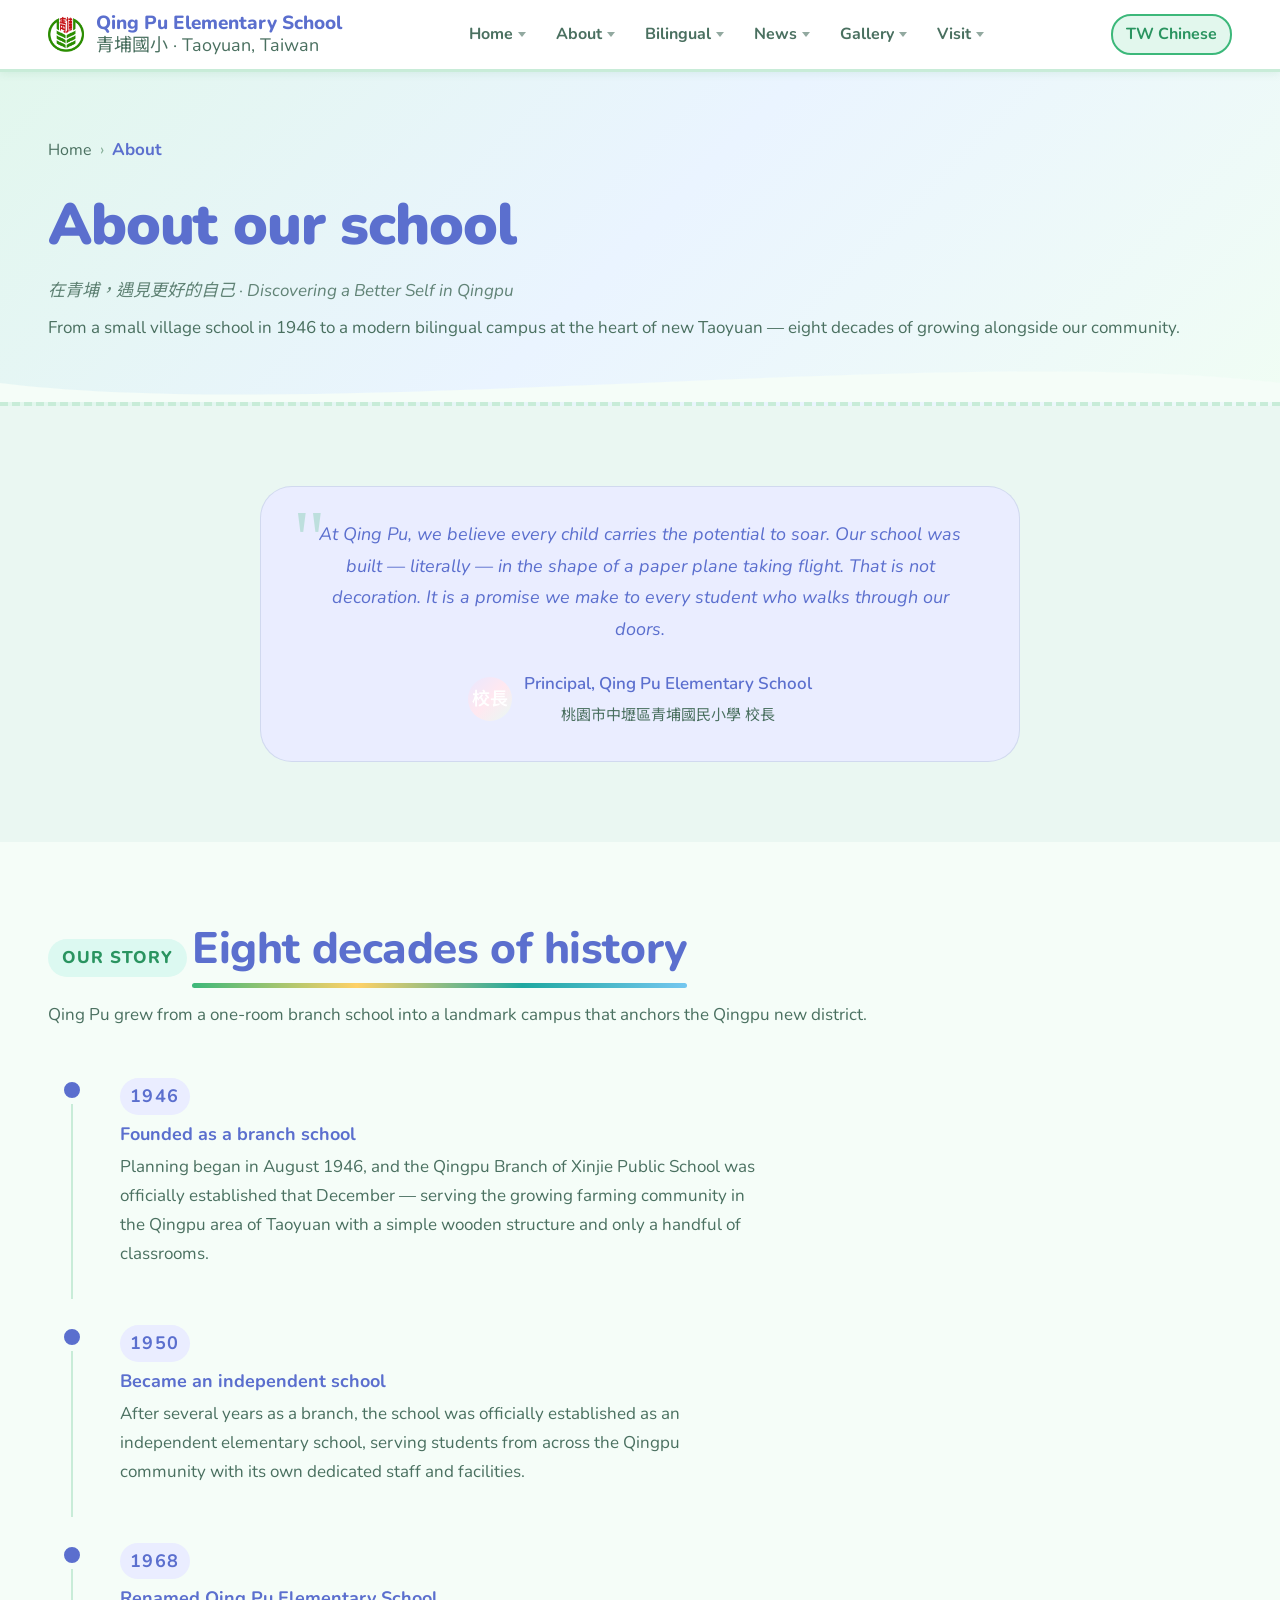
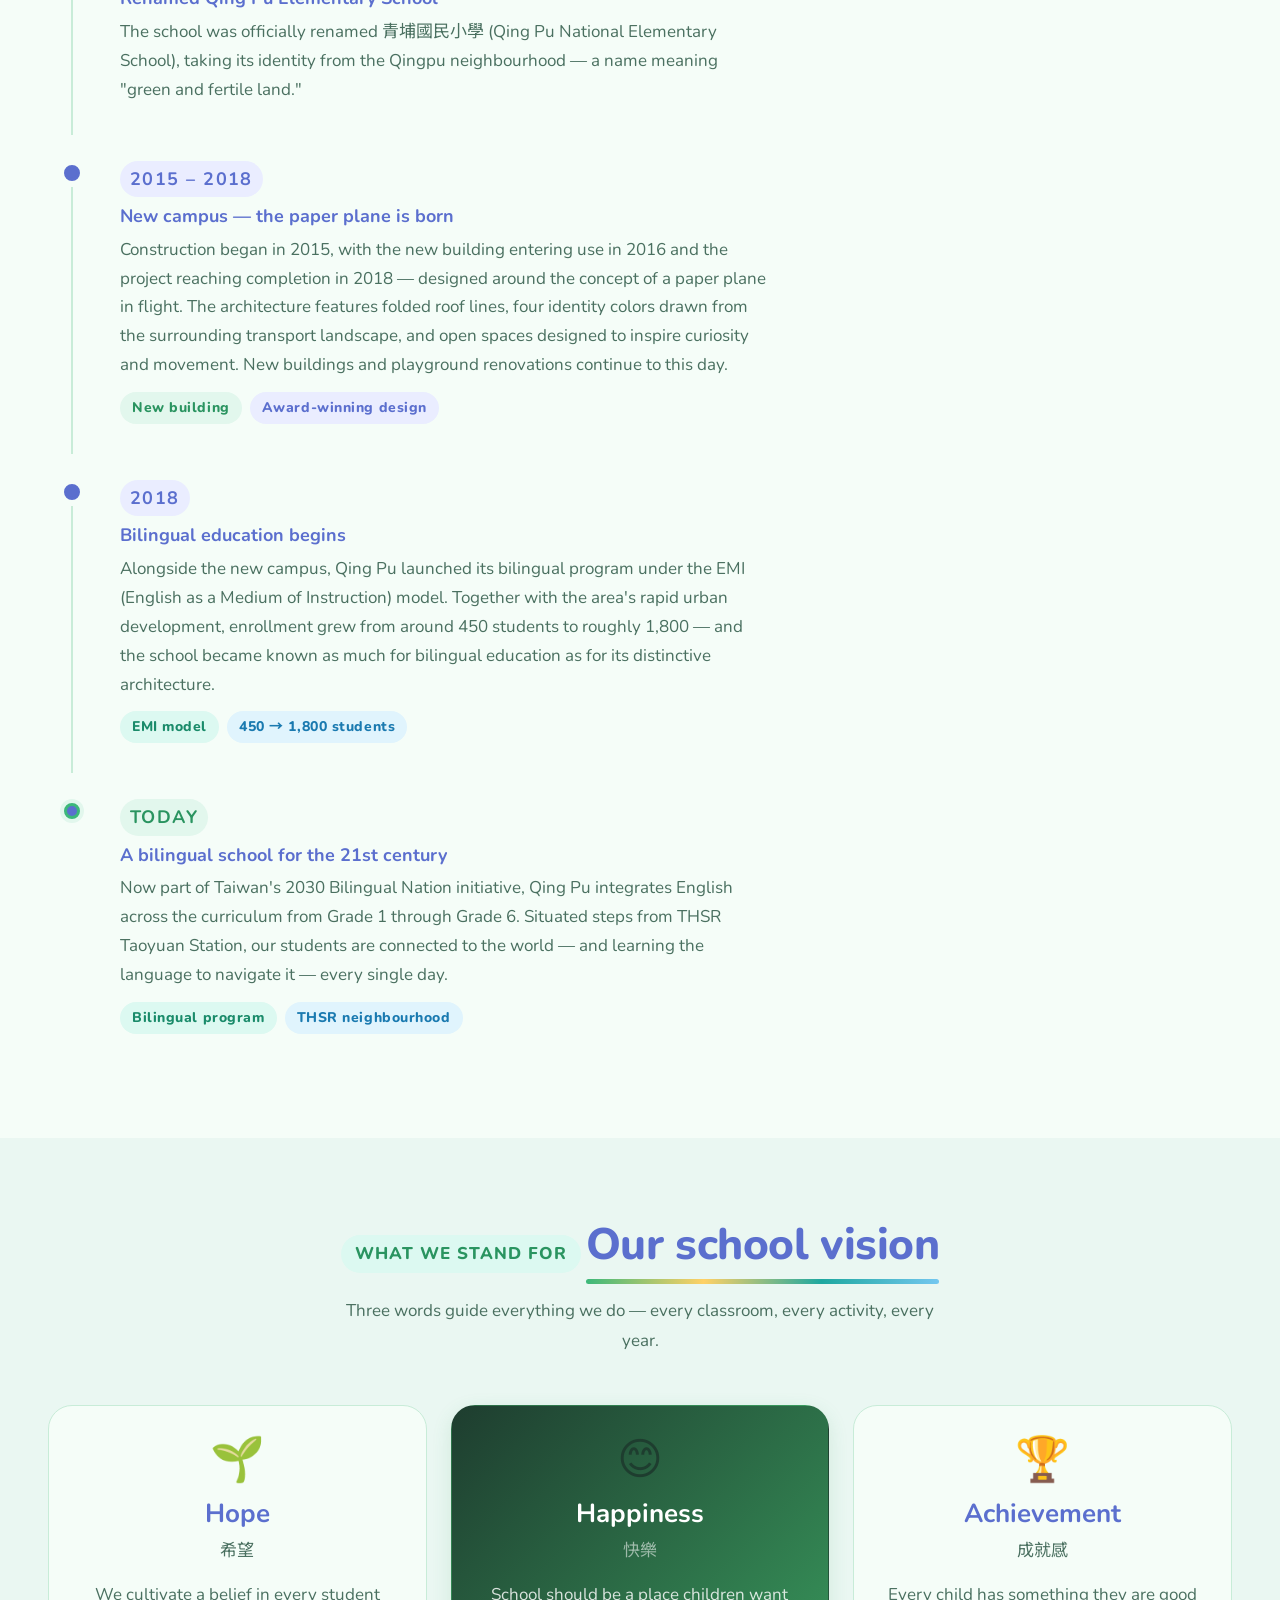
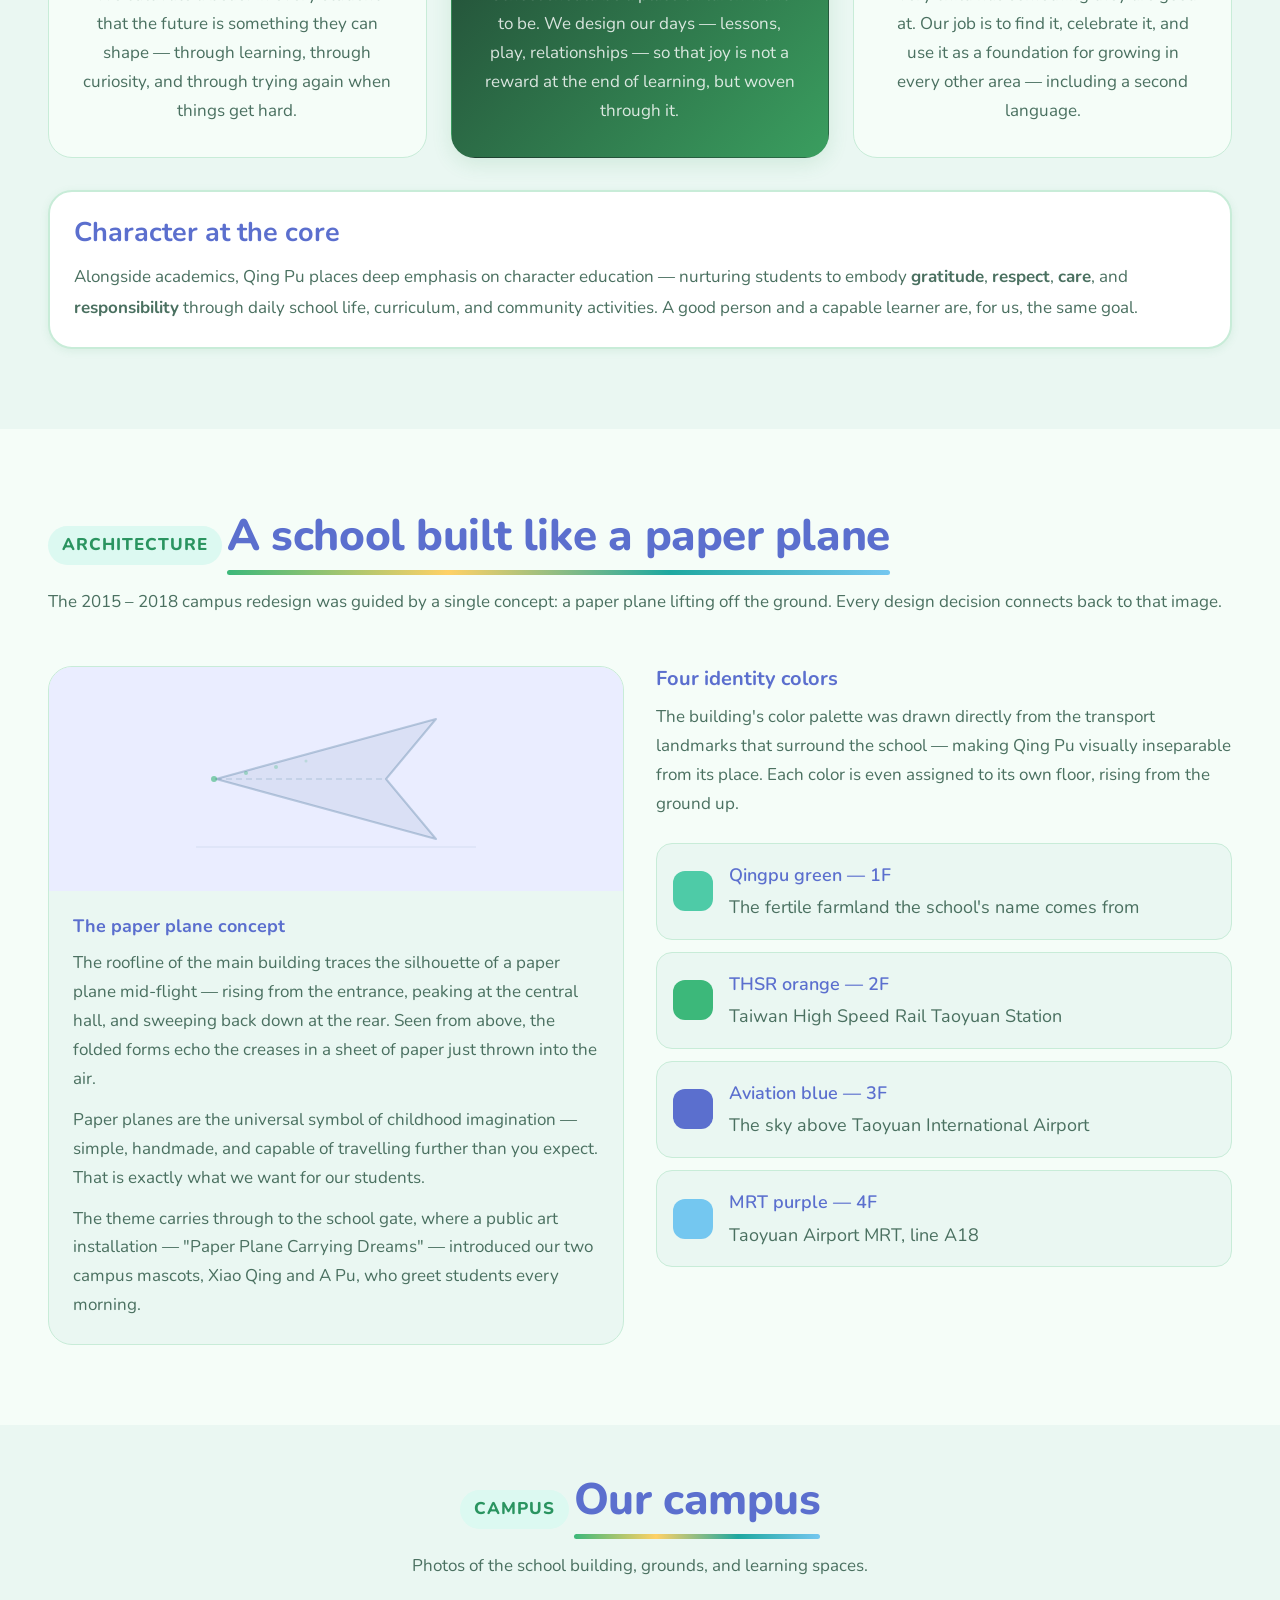
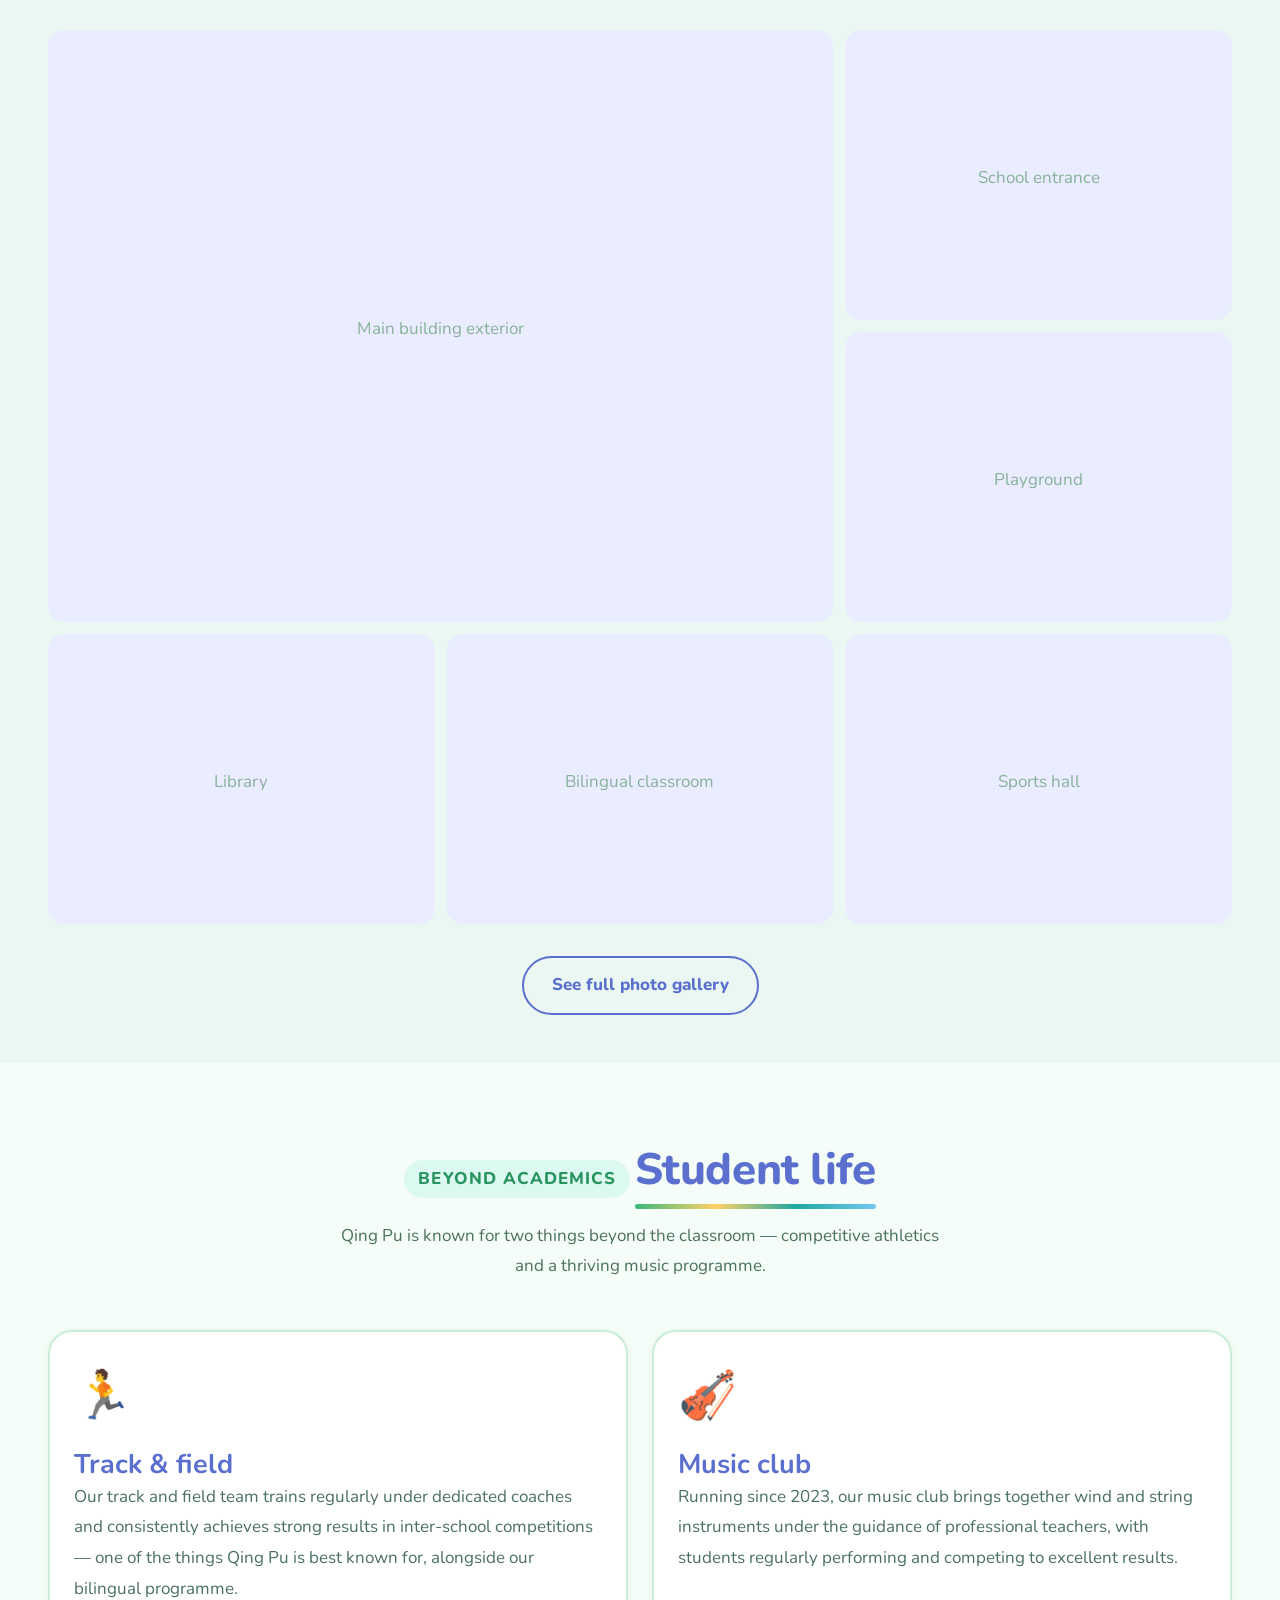
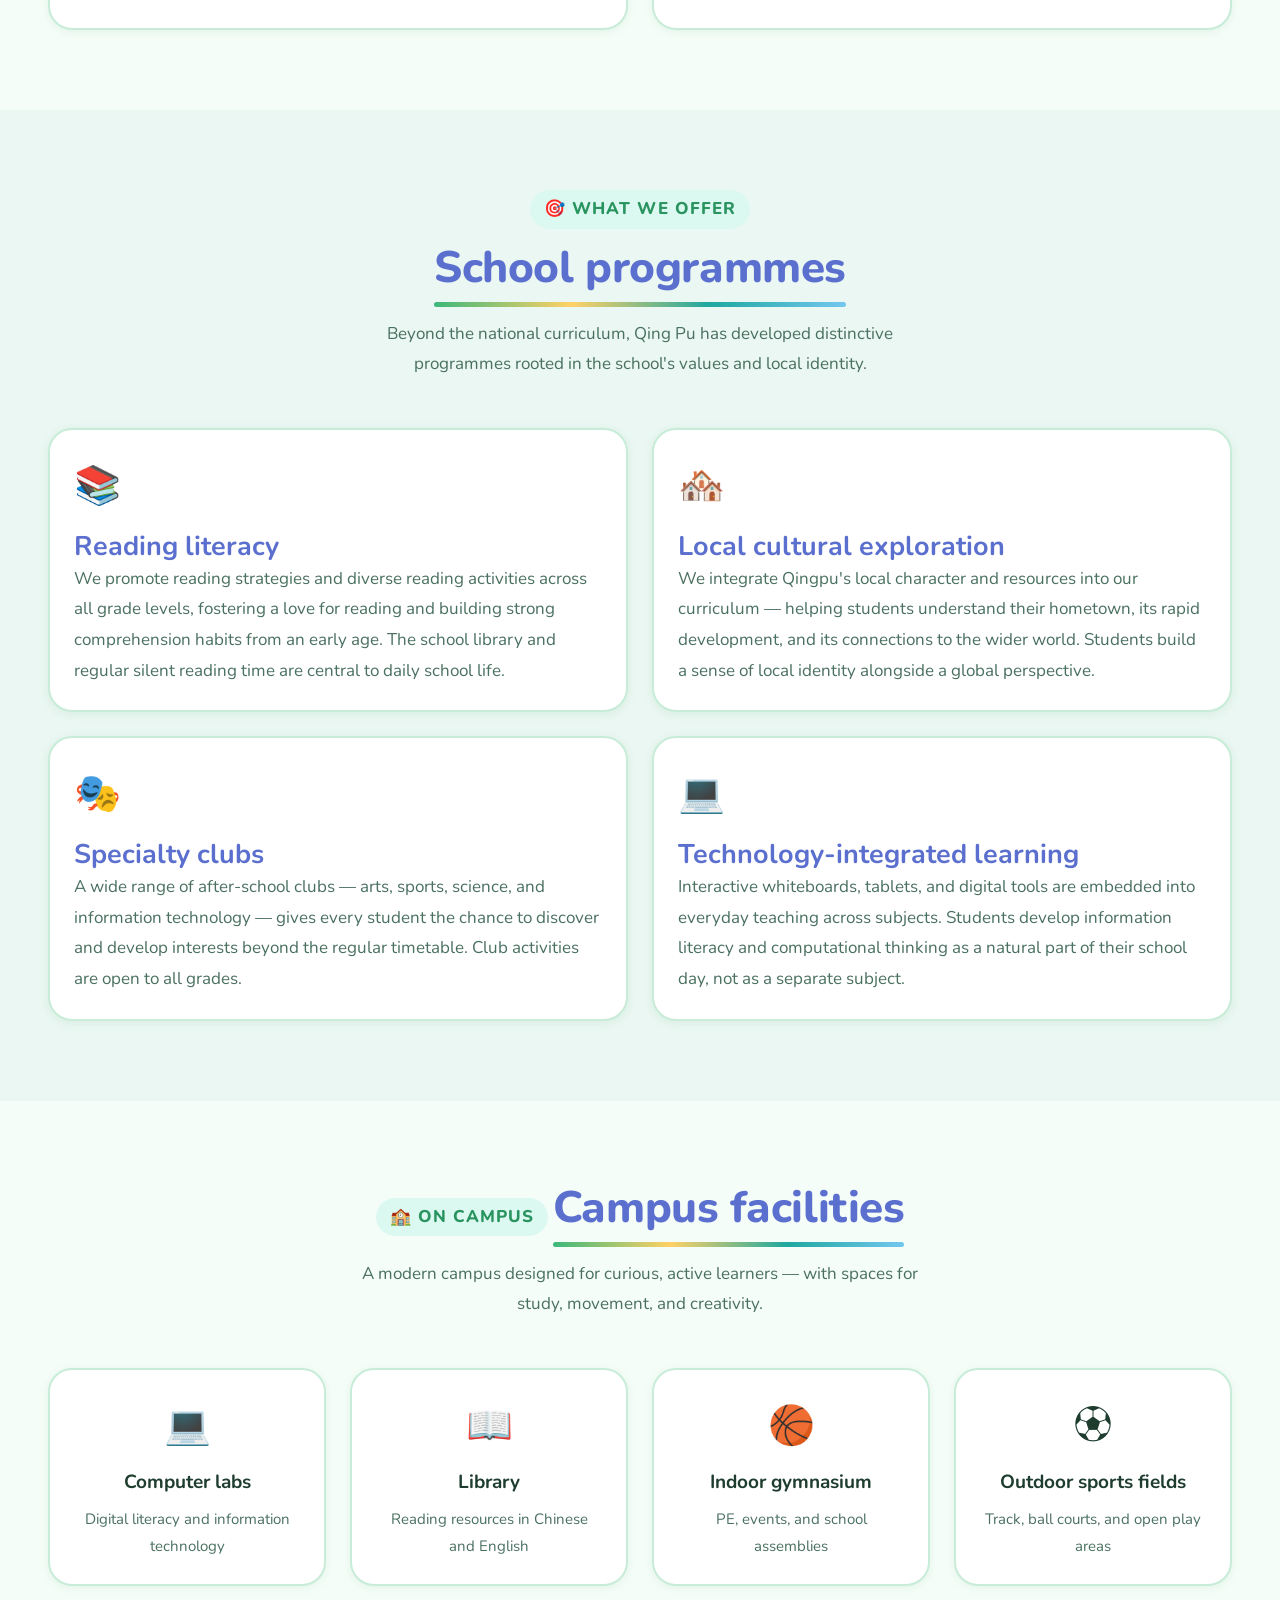
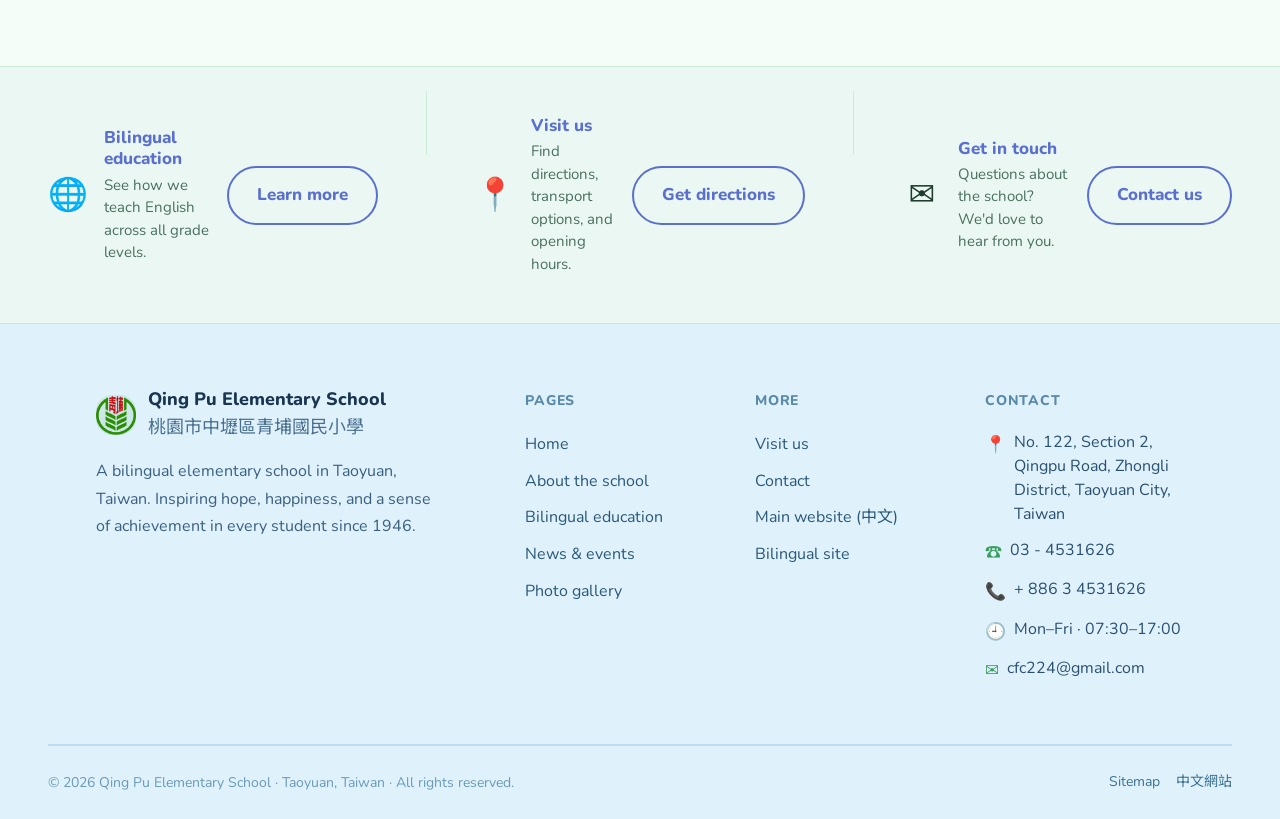
==== commit 21e2000c: "describe what you changed" ====
--- a/about.html
+++ b/about.html
@@ -13,9 +13,10 @@
 
   <a class="skip-link" href="#main">Skip to main content</a>
 
-  <!-- ── NAVBAR (identical on every page) ── -->
+  <!-- ── NAVBAR ── -->
   <nav class="navbar" aria-label="Main navigation">
     <div class="container navbar__inner">
+  
       <a href="index.html" class="navbar__logo" aria-label="Qing Pu Elementary School — home">
         <div class="navbar__logo-img" aria-hidden="true"><img src="images/History/logo.png" alt=""></div>
         <div class="navbar__logo-text">
@@ -23,38 +24,111 @@
           <span class="navbar__sub">青埔國小 · Taoyuan, Taiwan</span>
         </div>
       </a>
+  
+      <!-- Desktop nav with dropdowns — ALL items -->
       <ul class="navbar__links" role="list">
-        <li><a href="index.html">Home</a></li>
-        <li><a href="about.html">About</a></li>
-        <li><a href="bilingual.html">Bilingual</a></li>
-        <li><a href="teachers.html">Teachers</a></li>
-        <li><a href="news.html">News</a></li>
-        <li><a href="gallery.html">Gallery</a></li>
-        <li><a href="visit.html">Visit</a></li>
-        <li><a href="contact.html">Contact</a></li>
+  
+        <li class="has-dropdown">
+          <button class="nav-dropdown-btn" aria-expanded="false" aria-haspopup="true">
+            Home <span class="nav-caret" aria-hidden="true"></span>
+          </button>
+          <ul class="nav-dropdown" role="list">
+            <li><a href="index.html">Home Page</a></li>
+            <li><a href="index.html#honours-heading">Honours Board</a></li>
+            <li><a href="index.html#news-heading">Latest News</a></li>
+            <li><a href="index.html#calendar-heading">School Calendar</a></li>
+            <li><a href="index.html#bilingual-heading">Bilingual Overview</a></li>
+            <li><a href="index.html#nearby-heading">Our Neighbourhood</a></li>
+          </ul>
+        </li>
+  
+        <li class="has-dropdown">
+          <button class="nav-dropdown-btn" aria-expanded="false" aria-haspopup="true">
+            About <span class="nav-caret" aria-hidden="true"></span>
+          </button>
+          <ul class="nav-dropdown" role="list">
+            <li><a href="about.html">School Overview</a></li>
+            <li><a href="about.html#history">History &amp; Milestones</a></li>
+            <li><a href="about.html#vision">Vision &amp; Values</a></li>
+            <li><a href="about.html#student-life">Student Life</a></li>
+          </ul>
+        </li>
+  
+        <li class="has-dropdown">
+          <button class="nav-dropdown-btn" aria-expanded="false" aria-haspopup="true">
+            Bilingual <span class="nav-caret" aria-hidden="true"></span>
+          </button>
+          <ul class="nav-dropdown" role="list">
+            <li><a href="curriculum.html">Programme Overview</a></li>
+            <li><a href="curriculum.html#curriculum">Curriculum by Grade</a></li>
+            <li><a href="curriculum.html#journal">English Journal</a></li>
+            <li><a href="teachers.html">Bilingual Teachers</a></li>
+          </ul>
+        </li>
+  
+        <li class="has-dropdown">
+          <button class="nav-dropdown-btn" aria-expanded="false" aria-haspopup="true">
+            News <span class="nav-caret" aria-hidden="true"></span>
+          </button>
+          <ul class="nav-dropdown" role="list">
+            <li><a href="news.html">All News &amp; Events</a></li>
+            <li><a href="news.html?cat=event">Events</a></li>
+            <li><a href="news.html?cat=award">Awards</a></li>
+            <li><a href="news.html?cat=announcement">Announcements</a></li>
+          </ul>
+        </li>
+  
+        <li class="has-dropdown">
+          <button class="nav-dropdown-btn" aria-expanded="false" aria-haspopup="true">
+            Gallery <span class="nav-caret" aria-hidden="true"></span>
+          </button>
+          <ul class="nav-dropdown" role="list">
+            <li><a href="gallery.html">Photo Gallery</a></li>
+            <li><a href="gallery.html?cat=campus">Campus</a></li>
+            <li><a href="gallery.html?cat=events">Events</a></li>
+            <li><a href="gallery.html?cat=bilingual">Bilingual Activities</a></li>
+            <li><a href="gallery-album.html">Albums</a></li>
+          </ul>
+        </li>
+  
+        <li class="has-dropdown">
+          <button class="nav-dropdown-btn" aria-expanded="false" aria-haspopup="true">
+            Visit <span class="nav-caret" aria-hidden="true"></span>
+          </button>
+          <ul class="nav-dropdown" role="list">
+            <li><a href="visit.html">Getting Here</a></li>
+            <li><a href="visit.html#transport">Transport Options</a></li>
+            <li><a href="visit.html#nearby">Nearby Landmarks</a></li>
+            <li><a href="contact.html">Contact Us</a></li>
+          </ul>
+        </li>
+  
       </ul>
-      <a href="https://www.cpps.tyc.edu.tw" target="_blank" rel="noopener" class="navbar__lang" aria-label="Switch to Chinese website">🇹🇼 中文</a>
+  
+      <a href="https://www.cpps.tyc.edu.tw" target="_blank" rel="noopener" class="navbar__lang">TW Chinese</a>
+  
       <button class="navbar__toggle" aria-label="Open navigation menu" aria-expanded="false" aria-controls="mobile-menu">
         <span></span><span></span><span></span>
       </button>
     </div>
+  
+    <!-- Mobile menu -->
     <div class="navbar__mobile" id="mobile-menu" role="navigation" aria-label="Mobile navigation">
       <a href="index.html">Home</a>
       <a href="about.html">About</a>
-      <a href="bilingual.html">Bilingual education</a>
-      <a href="teachers.html">Bilingual teachers</a>
+      <a href="curriculum.html">Curriculum</a>
+      <a href="teachers.html">Bilingual Teachers</a>
       <a href="news.html">News</a>
       <a href="gallery.html">Gallery</a>
-      <a href="visit.html">Visit us</a>
+      <a href="visit.html">Visit Us</a>
       <a href="contact.html">Contact</a>
       <div class="navbar__mobile-lang">
-        <a href="https://www.cpps.tyc.edu.tw" target="_blank" rel="noopener">🇹🇼 View Chinese website →</a>
+        <a href="https://www.cpps.tyc.edu.tw" target="_blank" rel="noopener">View Chinese Website</a>
       </div>
     </div>
   </nav>
 
-
-  <main id="main">
+<main id="main">
 
     <!-- ============================================================
          PAGE HERO — compact, navy, with breadcrumb
--- a/css/playful-theme.css
+++ b/css/playful-theme.css
@@ -1,31 +1,46 @@
 /* ============================================================
-   Qing Pu Elementary School — Playful Pastel Theme
-   playful-theme.css  |  Drop this LAST after style.css and
-   page CSS links to transform the site into a cheerful,
-   child-friendly design.
+   Qing Pu Elementary School — Playful Green Pastel Theme
+   playful-theme.css  |  Drop LAST after style.css and page CSS.
+   
+   Colour identity (from school's own building brief):
+     Qingpu green   → primary accent  (#4ecba7 → #3a9e5f deep)
+     THSR orange    → secondary highlight
+     Airport MRT teal/sky → tertiary
+     Aviation navy  → dark UI
+   
+   Pink/rose tones removed. Green pastel replaces them throughout.
    ============================================================ */
 
 /* ── Playful Google Fonts ── */
 @import url('https://fonts.googleapis.com/css2?family=Nunito:wght@400;600;700;800;900&family=Noto+Sans+TC:wght@400;500;700&display=swap');
 
-/* ── Global font size bump — increase this % to make everything bigger ── */
-html { font-size: 118%; } /* 118% ≈ 19px base — increase to make everything bigger */;
-
-/* ============================================================
-   CSS VARIABLES — override all brand colors with pastels
+/* ── Global font size ── */
+html { font-size: 118%; }
+
+/* ============================================================
+   CSS VARIABLES — green pastel palette
    ============================================================ */
 :root {
+  /* Primary: periwinkle navy (UI chrome, headings) */
   --navy:          #5b6fce;
   --navy-dark:     #4358b8;
   --navy-light:    #eaedff;
 
-  --orange:        #ff7f7f;
-  --orange-dark:   #e86060;
-  --orange-light:  #ffe8e8;
-
+  /* ── GREEN replaces pink/rose everywhere ── */
+  --orange:        #3cb87a;   /* was #ff7f7f pink — now fresh green */
+  --orange-dark:   #2a9460;   /* was #e86060 — now deep green */
+  --orange-light:  #e2f7ed;   /* was #ffe8e8 — now mint tint */
+
+  /* Secondary greens & teal */
   --green:         #4ecba7;
   --green-light:   #dcf9f1;
-
+  --green-deep:    #2a9460;
+
+  /* Teal (Airport MRT colour) */
+  --teal:          #1ea8a0;
+  --teal-light:    #d4f4f2;
+
+  /* Sky / purple kept for variety */
   --purple:        #74c7f0;
   --purple-light:  #e0f4fd;
 
@@ -35,23 +50,24 @@
   --sky:           #74c7f0;
   --sky-light:     #e0f4fd;
 
-  --bg:            #fffef9;
-  --bg-white:      #f5f3ff;
+  /* Page backgrounds — mint instead of warm cream */
+  --bg:            #f5fdf8;   /* was #fffef9 warm — now cool mint white */
+  --bg-white:      #eaf7f2;   /* was #f5f3ff lilac — now pale green */
   --bg-card:       #ffffff;
-  --text:          #3d3360;
-  --text-muted:    #7370a0;
-  --text-light:    #aba8cc;
-  --border:        #e8e5ff;
-  --border-dark:   #d0ccf5;
+  --text:          #1e3d2f;   /* dark green-tinted text */
+  --text-muted:    #4a7060;
+  --text-light:    #88b09a;
+  --border:        #c8ecd8;   /* was purple-tinted — now green */
+  --border-dark:   #a8d8bc;
 
   --radius-sm:  12px;
   --radius-md:  16px;
   --radius-lg:  24px;
   --radius-xl:  32px;
 
-  --shadow-sm:  0 2px 8px rgba(91,111,206,0.12);
-  --shadow-md:  0 6px 20px rgba(91,111,206,0.16);
-  --shadow-lg:  0 12px 36px rgba(91,111,206,0.18);
+  --shadow-sm:  0 2px 8px rgba(58,158,95,0.10);
+  --shadow-md:  0 6px 20px rgba(58,158,95,0.14);
+  --shadow-lg:  0 12px 36px rgba(58,158,95,0.18);
 
   --navbar-height: 72px;
 }
@@ -66,7 +82,6 @@
   color: var(--text);
 }
 
-/* ── Heading Scale — bigger & bolder ── */
 h1 { font-size: clamp(36px, 5.5vw, 58px); font-weight: 900; color: var(--navy); }
 h2 { font-size: clamp(28px, 4.5vw, 44px); font-weight: 800; color: var(--navy); }
 h3 { font-size: clamp(20px, 2.5vw, 27px); font-weight: 700; color: var(--navy); }
@@ -76,20 +91,20 @@
 .text-sm { font-size: 19px; }
 .text-xs { font-size: 19px; }
 
-/* Eyebrow pill */
+/* Eyebrow pill — green instead of orange/pink */
 .eyebrow {
   font-size: 18px;
   font-weight: 800;
   letter-spacing: 0.06em;
-  color: var(--orange-dark);
-  background: var(--orange-light);
+  color: var(--green-deep);
+  background: var(--green-light);
   padding: 4px 14px;
   border-radius: 20px;
   display: inline-block;
 }
 
 /* ============================================================
-   NAVBAR — white with periwinkle accents
+   NAVBAR — white with green accents
    ============================================================ */
 .navbar {
   background: #ffffff;
@@ -99,7 +114,7 @@
 }
 
 .navbar.scrolled {
-  box-shadow: 0 4px 24px rgba(91,111,206,0.15);
+  box-shadow: 0 4px 24px rgba(58,158,95,0.15);
 }
 
 .navbar__name {
@@ -130,10 +145,11 @@
   color: var(--navy) !important;
   background: var(--navy-light) !important;
   box-shadow: none;
-  border-bottom: 3px solid var(--orange);
+  border-bottom: 3px solid var(--orange);  /* green underline */
   border-radius: 20px 20px 0 0;
 }
 
+/* Language toggle — green tint */
 .navbar__lang {
   background: var(--orange-light) !important;
   border: 2px solid var(--orange) !important;
@@ -145,7 +161,6 @@
   color: #fff !important;
 }
 
-/* hamburger lines go dark since bg is now white */
 .navbar__toggle span { background: var(--navy); }
 
 .navbar__mobile {
@@ -164,106 +179,331 @@
   background: var(--navy-light) !important;
 }
 
-/* ============================================================
-   HERO — pastel rainbow gradient, dark text
+/* ── Dropdown nav — green theme ── */
+.navbar__links .has-dropdown { position: relative; }
+
+.nav-dropdown-btn {
+  background: none;
+  border: none;
+  padding: 7px 14px;
+  font: inherit;
+  font-size: 19px;
+  font-weight: 700;
+  color: var(--text-muted);
+  cursor: pointer;
+  display: flex;
+  align-items: center;
+  gap: 5px;
+  white-space: nowrap;
+  border-radius: 20px;
+  transition: color 0.18s, background 0.18s;
+}
+
+.nav-dropdown-btn:hover,
+.navbar__links .has-dropdown:hover .nav-dropdown-btn,
+.navbar__links .has-dropdown:focus-within .nav-dropdown-btn {
+  color: var(--navy) !important;
+  background: var(--navy-light) !important;
+}
+
+.nav-caret {
+  display: inline-block;
+  width: 0; height: 0;
+  border-left: 4px solid transparent;
+  border-right: 4px solid transparent;
+  border-top: 5px solid currentColor;
+  transition: transform 0.2s ease;
+  opacity: 0.6;
+  flex-shrink: 0;
+}
+
+.navbar__links .has-dropdown:hover .nav-caret,
+.navbar__links .has-dropdown:focus-within .nav-caret,
+.has-dropdown.is-open .nav-caret {
+  transform: rotate(180deg);
+  opacity: 1;
+}
+
+/* Dropdown panel */
+.nav-dropdown {
+  display: none;
+  position: absolute;
+  top: calc(100% + 8px);
+  left: 50%;
+  transform: translateX(-50%);
+  min-width: 210px;
+  background: #fff;
+  border: 2px solid var(--border);
+  border-radius: 16px;
+  box-shadow: 0 8px 32px rgba(58,158,95,0.14), 0 2px 8px rgba(58,158,95,0.08);
+  padding: 6px 0;
+  list-style: none;
+  z-index: 300;
+}
+
+/* Green triangle pointer */
+.nav-dropdown::before {
+  content: '';
+  position: absolute;
+  top: -9px; left: 50%;
+  transform: translateX(-50%);
+  border-left: 8px solid transparent;
+  border-right: 8px solid transparent;
+  border-bottom: 9px solid var(--border);
+}
+.nav-dropdown::after {
+  content: '';
+  position: absolute;
+  top: -6px; left: 50%;
+  transform: translateX(-50%);
+  border-left: 7px solid transparent;
+  border-right: 7px solid transparent;
+  border-bottom: 7px solid #fff;
+}
+
+.nav-dropdown li a {
+  display: flex;
+  align-items: center;
+  gap: 8px;
+  padding: 9px 18px;
+  color: var(--text);
+  font-size: 16px;
+  font-weight: 600;
+  text-decoration: none;
+  white-space: nowrap;
+  transition: background 0.12s, color 0.12s, padding-left 0.12s;
+}
+
+/* Green dot bullet */
+.nav-dropdown li a::before {
+  content: '';
+  display: inline-block;
+  width: 5px; height: 5px;
+  border-radius: 50%;
+  background: var(--border-dark);
+  flex-shrink: 0;
+  transition: background 0.12s, transform 0.12s;
+}
+
+.nav-dropdown li a:hover,
+.nav-dropdown li a:focus-visible {
+  background: var(--orange-light);
+  color: var(--orange-dark);
+  padding-left: 22px;
+  outline: none;
+}
+
+.nav-dropdown li a:hover::before {
+  background: var(--orange);
+  transform: scale(1.4);
+}
+
+/* Show on hover + focus-within (CSS-only, no JS needed) */
+.navbar__links .has-dropdown:hover .nav-dropdown,
+.navbar__links .has-dropdown:focus-within .nav-dropdown {
+  display: block;
+  animation: dropIn 0.18s cubic-bezier(0.16,1,0.3,1) both;
+}
+
+/* Also show via JS class (keyboard/touch fallback) */
+.has-dropdown.is-open .nav-dropdown {
+  display: block;
+  animation: dropIn 0.18s cubic-bezier(0.16,1,0.3,1) both;
+}
+
+@keyframes dropIn {
+  from { opacity: 0; transform: translateX(-50%) translateY(-8px) scale(0.97); }
+  to   { opacity: 1; transform: translateX(-50%) translateY(0) scale(1); }
+}
+
+/* ============================================================
+   HERO — green-mint pastel gradient
    ============================================================ */
 .hero {
-  background: linear-gradient(135deg, #eae8ff 0%, #ffe8f0 35%, #e8f9f4 70%, #fff8e1 100%) !important;
+  background: linear-gradient(135deg,
+    #e2f7ed 0%,    /* mint green */
+    #eaf4ff 35%,   /* sky blue */
+    #f0fdf4 70%,   /* pale green */
+    #fff8e1 100%   /* warm yellow finish */
+  ) !important;
   border-bottom: 4px dashed var(--border);
   overflow: hidden;
   position: relative;
 }
 
-/* Remove the original dark grid overlay */
 .hero__bg { display: none; }
 
-/* Decorative planes still show but re-tint them */
-.hero__planes { opacity: 0.25; filter: hue-rotate(160deg) saturate(1.5); }
-
-/* Floating emoji accents */
+.hero__planes { opacity: 0.25; filter: hue-rotate(60deg) saturate(1.5); }
+
+/* Decorative leaf/star instead of emoji */
 .hero::before {
-  content: '⭐';
+  content: '🌿';
   position: absolute;
-  top: 12%;
-  right: 7%;
-  font-size: 56px;
+  top: 12%; right: 7%;
+  font-size: 52px;
   animation: qp-float 3.2s ease-in-out infinite;
   pointer-events: none;
   z-index: 2;
 }
 
 .hero::after {
-  content: '🌈';
+  content: '⭐';
   position: absolute;
-  bottom: 10%;
-  right: 16%;
-  font-size: 44px;
+  bottom: 10%; right: 16%;
+  font-size: 40px;
   animation: qp-sway 4.1s ease-in-out infinite;
   pointer-events: none;
   z-index: 2;
 }
 
-/* ── Hero text: was white-on-dark, now dark-on-pastel ── */
 .hero__eyebrow {
   color: var(--navy) !important;
   font-size: 18px;
   font-weight: 800;
 }
 
-.hero__title {
-  color: var(--navy) !important;
-  font-weight: 900 !important;
-}
-
+.hero__title        { color: var(--navy) !important; font-weight: 900 !important; }
 .hero__title-line   { color: var(--navy) !important; }
-.hero__title-line--2 { color: var(--sky) !important; }
-.hero__title-line--3 { color: var(--orange) !important; }
-
-.hero__desc {
-  color: var(--text-muted) !important;
-  font-size: 19px;
-}
-
-/* Hero quick-info card: was dark glass, now white card */
+.hero__title-line--2 { color: var(--teal) !important; }       /* was purple/sky */
+.hero__title-line--3 { color: var(--orange) !important; }     /* green accent */
+
+.hero__desc { color: var(--text-muted) !important; font-size: 19px; }
+
+.hero__dot { background: var(--orange) !important; }
+
 .hero__card {
   background: rgba(255,255,255,0.85) !important;
   border: 2.5px solid var(--border) !important;
   backdrop-filter: none !important;
-  -webkit-backdrop-filter: none !important;
 }
 
 .hero__card-item strong { color: var(--navy) !important; }
 .hero__card-item span   { color: var(--text-muted) !important; }
 .hero__card-divider     { border-top-color: var(--border) !important; }
-.hero__dot              { background: var(--orange) !important; }
-
-/* ============================================================
-   BUTTONS — pill shape with bounce
+
+/* ── Mascot ── */
+.hero__inner {
+  display: flex !important;
+  align-items: flex-end !important;
+  gap: 0 !important;
+  position: relative;
+}
+
+.hero__content {
+  flex: 1;
+  min-width: 0;
+}
+
+.hero__mascot {
+  flex-shrink: 0;
+  width: clamp(220px, 30vw, 400px);
+  align-self: flex-end;
+  margin-bottom: -4px;
+  pointer-events: none;
+  animation: mascotIn 0.7s 0.35s ease both;
+}
+
+.hero__mascot img {
+  width: 100%;
+  height: auto;
+  display: block;
+  filter: drop-shadow(0 8px 24px rgba(0,0,0,0.15));
+}
+
+@keyframes mascotIn {
+  from { opacity: 0; transform: translateY(20px); }
+  to   { opacity: 1; transform: translateY(0); }
+}
+
+@media (max-width: 640px) {
+  .hero__mascot { display: none; }
+}
+
+/* ============================================================
+   SCHOOL PHOTO BAND
+   ============================================================ */
+.school-photo-band {
+  width: 100%;
+  overflow: hidden;
+  line-height: 0;
+}
+
+.school-photo-band__img-wrap {
+  position: relative;
+  width: 100%;
+  max-height: 420px;
+  overflow: hidden;
+}
+
+.school-photo-band__img {
+  width: 100%;
+  height: 420px;
+  object-fit: cover;
+  object-position: center 40%;
+  display: block;
+  transition: transform 6s ease;
+}
+
+.school-photo-band:hover .school-photo-band__img {
+  transform: scale(1.03);
+}
+
+.school-photo-band__overlay {
+  position: absolute;
+  bottom: 0; left: 0; right: 0;
+  background: linear-gradient(to top, rgba(10,30,20,0.55) 0%, transparent 100%);
+  padding-bottom: 20px;
+}
+
+.school-photo-band__caption {
+  display: flex;
+  align-items: flex-end;
+  height: 80px;
+}
+
+.school-photo-band__caption-text {
+  color: rgba(255,255,255,0.88);
+  font-size: 0.82rem;
+  font-weight: 500;
+  letter-spacing: 0.07em;
+  text-transform: uppercase;
+  margin: 0;
+  padding: 0 0 4px;
+}
+
+@media (max-width: 768px) {
+  .school-photo-band__img      { height: 240px; }
+  .school-photo-band__img-wrap { max-height: 240px; }
+}
+
+/* ============================================================
+   BUTTONS — pill, green primary
    ============================================================ */
 .btn {
   border-radius: 50px;
   font-size: 18px;
   font-weight: 800;
   padding: 13px 28px;
-  transition: transform 0.2s cubic-bezier(0.34, 1.56, 0.64, 1),
-              box-shadow 0.2s ease,
-              background 0.15s ease;
+  transition: transform 0.2s cubic-bezier(0.34,1.56,0.64,1),
+              box-shadow 0.2s ease, background 0.15s ease;
 }
 
 .btn:hover  { transform: translateY(-3px) scale(1.03); }
 .btn:active { transform: scale(0.94) !important; }
 
+/* Primary — green gradient */
 .btn-primary {
-  background: linear-gradient(135deg, var(--orange), #ff9f9f) !important;
+  background: linear-gradient(135deg, var(--orange), #5dd49a) !important;
   border-color: transparent !important;
-  box-shadow: 0 4px 14px rgba(255,127,127,0.40);
+  box-shadow: 0 4px 14px rgba(58,158,95,0.38);
   color: #fff !important;
 }
 .btn-primary:hover {
   background: linear-gradient(135deg, var(--orange-dark), var(--orange)) !important;
-  box-shadow: 0 6px 20px rgba(255,127,127,0.50);
-}
-
+  box-shadow: 0 6px 20px rgba(58,158,95,0.48);
+}
+
+/* Secondary — navy */
 .btn-secondary {
   background: linear-gradient(135deg, var(--navy), #7b8fe0) !important;
   border-color: transparent !important;
@@ -276,7 +516,7 @@
 }
 
 .btn-ghost {
-  border-color: rgba(91,111,206,0.4) !important;
+  border-color: rgba(58,158,95,0.4) !important;
   color: var(--navy) !important;
 }
 .btn-ghost:hover {
@@ -294,13 +534,14 @@
 }
 
 /* ============================================================
-   CARDS — rounder, spring hover
+   CARDS
    ============================================================ */
 .card {
   border-radius: var(--radius-lg);
   border: 2.5px solid var(--border);
   box-shadow: var(--shadow-sm);
-  transition: box-shadow 0.25s ease, transform 0.25s cubic-bezier(0.34, 1.56, 0.64, 1);
+  transition: box-shadow 0.25s ease,
+              transform 0.25s cubic-bezier(0.34,1.56,0.64,1);
 }
 
 .card:hover {
@@ -309,12 +550,23 @@
 }
 
 /* ============================================================
-   STATS STRIP
-   ============================================================ */
-.stats-strip { background: var(--bg) !important; border-bottom: 3px dashed var(--border) !important; }
-.stats-strip__num   { font-size: 24px !important; font-weight: 900 !important; color: var(--navy) !important; }
-.stats-strip__label { font-size: 19px !important; font-weight: 700 !important; color: var(--text-muted) !important; }
-.stats-strip__item  { border-right-color: var(--border) !important; }
+   STATS STRIP — green
+   ============================================================ */
+.stats-strip {
+  background: var(--bg) !important;
+  border-bottom: 3px dashed var(--border) !important;
+}
+.stats-strip__num {
+  font-size: 24px !important;
+  font-weight: 900 !important;
+  color: var(--orange) !important;   /* green accent number */
+}
+.stats-strip__label {
+  font-size: 19px !important;
+  font-weight: 700 !important;
+  color: var(--text-muted) !important;
+}
+.stats-strip__item { border-right-color: var(--border) !important; }
 
 /* ============================================================
    HOME BLOCKS & PANELS
@@ -331,23 +583,19 @@
 }
 
 .home-block__title    { font-size: 18px !important; font-weight: 800 !important; color: var(--navy) !important; }
-.home-block__title-zh { color: var(--text-muted) !important; }
 .home-block__more     { color: var(--navy) !important; font-weight: 700 !important; }
 .home-block__more:hover { color: var(--orange) !important; }
 
-/* Honours items */
-.honours-item {
-  border-bottom-color: var(--border) !important;
-  border-radius: 0 !important;
-}
-.honours-item:hover { background: var(--navy-light) !important; }
+/* Honours */
+.honours-item { border-bottom-color: var(--border) !important; }
+.honours-item:hover { background: var(--orange-light) !important; }
 .honours-item__text p      { font-size: 18px !important; color: var(--text-muted) !important; }
 .honours-item__text strong { color: var(--navy) !important; font-weight: 800 !important; }
 .honours-item__date        { font-size: 18px !important; color: var(--text-light) !important; }
 
-/* News cards inside home block */
+/* News cards in home block */
 .home-block .home-news-card { border-right-color: var(--border) !important; }
-.home-block .home-news-card:hover { background: var(--navy-light) !important; }
+.home-block .home-news-card:hover { background: var(--orange-light) !important; }
 .home-block .home-news-card__title { font-size: 18px !important; font-weight: 800 !important; color: var(--navy) !important; }
 .home-block .home-news-card__excerpt { font-size: 19px !important; color: var(--text-muted) !important; }
 .home-block .home-news-date { color: var(--text-light) !important; }
@@ -360,22 +608,24 @@
   border-radius: var(--radius-lg) !important;
 }
 
-.sidebar-panel__title { color: var(--navy) !important; font-weight: 800 !important; font-size: 18px !important; border-bottom-color: var(--border) !important; }
-
-/* Navy sidebar panel (teachers panel) — keep dark but use our purple */
+.sidebar-panel__title {
+  color: var(--navy) !important;
+  font-weight: 800 !important;
+  font-size: 18px !important;
+  border-bottom-color: var(--border) !important;
+}
+
+/* Teachers panel — navy/green gradient */
 .sidebar-panel--navy {
-  background: linear-gradient(135deg, #3d3360, #5b6fce) !important;
+  background: linear-gradient(135deg, #1e3d2f, #3a9e5f) !important;
   border-color: transparent !important;
 }
-
 .sidebar-panel--navy .sidebar-panel__title {
   color: rgba(255,255,255,0.55) !important;
   border-bottom-color: rgba(255,255,255,0.12) !important;
 }
-
 .sidebar-teachers__title { color: #fff !important; font-size: 19px !important; font-weight: 800 !important; }
 .sidebar-teachers__desc  { color: rgba(255,255,255,0.65) !important; font-size: 19px !important; }
-.sidebar-teachers__av    { border-color: rgba(255,255,255,0.3) !important; }
 
 /* Quick links */
 .quicklink-item {
@@ -385,20 +635,28 @@
   border-radius: 12px !important;
 }
 .quicklink-item:hover {
-  background: var(--navy-light) !important;
-  color: var(--navy) !important;
-}
-
-/* ============================================================
-   PROGRAM CARDS (bilingual section on home)
+  background: var(--orange-light) !important;
+  color: var(--orange-dark) !important;
+}
+
+/* ============================================================
+   PROGRAM CARDS
    ============================================================ */
 .program-card {
   background: #ffffff !important;
   border: 2.5px solid var(--border) !important;
   border-radius: var(--radius-lg) !important;
-  transition: box-shadow 0.25s ease, transform 0.25s cubic-bezier(0.34, 1.56, 0.64, 1) !important;
-}
-.program-card:hover { box-shadow: var(--shadow-md) !important; transform: translateY(-5px) !important; }
+  transition: box-shadow 0.25s ease,
+              transform 0.25s cubic-bezier(0.34,1.56,0.64,1) !important;
+}
+.program-card:hover {
+  box-shadow: var(--shadow-md) !important;
+  transform: translateY(-5px) !important;
+}
+.program-card:nth-child(1) { border-top: 4px solid var(--orange) !important; }
+.program-card:nth-child(2) { border-top: 4px solid var(--teal) !important; }
+.program-card:nth-child(3) { border-top: 4px solid var(--navy) !important; }
+
 .program-card__title { font-size: 20px !important; font-weight: 800 !important; color: var(--navy) !important; }
 .program-card__desc  { font-size: 19px !important; color: var(--text-muted) !important; }
 .program-card__subjects li { font-size: 18px !important; color: var(--text-muted) !important; }
@@ -410,25 +668,27 @@
   background: #ffffff !important;
   border: 2.5px solid var(--border) !important;
   border-radius: var(--radius-lg) !important;
-  transition: box-shadow 0.25s ease, transform 0.25s cubic-bezier(0.34, 1.56, 0.64, 1) !important;
-}
-.nearby-card:hover { box-shadow: var(--shadow-md) !important; transform: translateY(-5px) rotate(1deg) !important; border-color: var(--orange) !important; }
+  transition: box-shadow 0.25s ease,
+              transform 0.25s cubic-bezier(0.34,1.56,0.64,1) !important;
+}
+.nearby-card:hover {
+  box-shadow: var(--shadow-md) !important;
+  transform: translateY(-5px) rotate(1deg) !important;
+  border-color: var(--orange) !important;
+}
 .nearby-card h4 { font-size: 18px !important; font-weight: 800 !important; color: var(--navy) !important; }
 .nearby-card p  { font-size: 18px !important; color: var(--text-muted) !important; }
 
 /* ============================================================
-   SECTION HEADERS — rainbow underline
-   ============================================================ */
-.section-header h2 {
-  display: inline-block;
-  position: relative;
-}
+   SECTION HEADERS — green rainbow underline
+   ============================================================ */
+.section-header h2 { display: inline-block; position: relative; }
 .section-header h2::after {
   content: '';
   display: block;
   height: 5px;
   border-radius: 3px;
-  background: linear-gradient(90deg, var(--orange), var(--yellow), var(--green), var(--sky));
+  background: linear-gradient(90deg, var(--orange), var(--yellow), var(--teal), var(--sky));
   margin-top: 6px;
   animation: qp-pulse 3s ease-in-out infinite;
 }
@@ -445,8 +705,8 @@
 .badge-navy   { background: var(--navy-light);   color: var(--navy); }
 .badge-orange { background: var(--orange-light);  color: var(--orange-dark); }
 .badge-green  { background: var(--green-light);   color: #1a8b6a; }
-.badge-purple { background: var(--sky-light);  color: #1a7ab0; }
-.badge-gray   { background: #f0eeff; color: var(--text-muted); }
+.badge-purple { background: var(--sky-light);     color: #1a7ab0; }
+.badge-gray   { background: #f0fdf4; color: var(--text-muted); }
 
 /* ============================================================
    SECTION BACKGROUNDS
@@ -455,170 +715,124 @@
 .bg-light  { background: var(--navy-light) !important; }
 .bg-orange-light { background: var(--orange-light) !important; }
 
-/* bg-navy sections: use purple gradient instead of dark navy */
 .bg-navy {
-  background: linear-gradient(135deg, var(--navy) 0%, #7b8fe0 100%) !important;
+  background: linear-gradient(135deg, #1e3d2f 0%, #3a9e5f 100%) !important;
 }
 .bg-navy h2, .bg-navy h3, .bg-navy h4 { color: #fff !important; }
 .bg-navy p  { color: rgba(255,255,255,0.80) !important; }
 
 /* ============================================================
-   FOOTER — deep violet gradient
+   FOOTER — light sky-blue with dark text (kept from original)
    ============================================================ */
 .footer {
-  background: linear-gradient(135deg, #3d3360 0%, #5b4fa0 100%) !important;
-  color: rgba(255,255,255,0.70);
-  position: relative;
-}
-
-/* emoji marquee strip removed */
-
-@keyframes qp-marquee {
-  0%   { transform: translateX(0); }
-  100% { transform: translateX(-50%); }
-}
-
-.footer__school-name  { color: #fff !important; font-weight: 800 !important; font-size: 18px !important; }
-.footer__school-zh    { color: rgba(255,255,255,0.50) !important; }
-.footer__col-title    { color: rgba(255,255,255,0.40) !important; font-size: 19px !important; font-weight: 800 !important; }
-.footer__links a      { color: rgba(255,255,255,0.65) !important; font-size: 19px !important; font-weight: 600 !important; }
-.footer__links a:hover { color: #fff !important; }
-.footer__contact-icon  { color: var(--yellow) !important; font-size: 18px !important; }
-.footer__contact-item  { font-size: 18px !important; color: rgba(255,255,255,0.60) !important; }
-.footer__desc          { font-size: 18px !important; color: rgba(255,255,255,0.60) !important; }
-.footer__copy          { font-size: 19px !important; color: rgba(255,255,255,0.35) !important; }
-.footer__bottom        { border-top-color: rgba(255,255,255,0.12) !important; }
-.footer__bottom-links a { font-size: 19px !important; color: rgba(255,255,255,0.45) !important; }
-.footer__bottom-links a:hover { color: rgba(255,255,255,0.9) !important; }
-
-/* ============================================================
-   KEYFRAME ANIMATIONS
-   ============================================================ */
-@keyframes qp-float {
-  0%, 100% { transform: translateY(0) rotate(0deg); }
-  50%       { transform: translateY(-18px) rotate(8deg); }
-}
-
-@keyframes qp-sway {
-  0%, 100% { transform: translateX(0) rotate(-5deg); }
-  50%       { transform: translateX(12px) rotate(5deg); }
-}
-
-@keyframes qp-bounce {
-  0%, 100% { transform: translateY(0); }
-  40%       { transform: translateY(-12px); }
-  60%       { transform: translateY(-6px); }
-}
-
-@keyframes qp-pulse {
-  0%, 100% { transform: scaleX(1); }
-  50%       { transform: scaleX(1.03); }
-}
-
-/* ============================================================
-   DIVIDERS & MISC
-   ============================================================ */
-.divider { border-top: 3px dashed var(--border); }
-.skip-link { background: var(--orange); font-weight: 800; }
-
-::selection { background: var(--yellow); color: var(--text); }
-
-::-webkit-scrollbar { width: 10px; }
-::-webkit-scrollbar-track { background: var(--bg-white); }
-::-webkit-scrollbar-thumb {
-  background: linear-gradient(var(--navy), var(--orange));
-  border-radius: 6px;
-}
-
-/* ============================================================
-   RESPONSIVE
-   ============================================================ */
-@media (max-width: 768px) {
-  :root { --navbar-height: 64px; }
-  h1 { font-size: clamp(30px, 8vw, 46px); }
-  h2 { font-size: clamp(24px, 7vw, 36px); }
-  h3 { font-size: clamp(20px, 5vw, 26px); }
-  p  { font-size: 18px; }
-  .navbar__links, .navbar__lang { display: none; }
-  .navbar__toggle { display: flex; }
-}
-
-@media (max-width: 480px) {
-  h1 { font-size: 28px; }
-  h2 { font-size: 24px; }
-  .btn { font-size: 19px; padding: 11px 22px; }
-}
-
-/* ── Respect reduced motion ── */
-@media (prefers-reduced-motion: reduce) {
-  *, *::before, *::after {
-    animation-duration: 0.01ms !important;
-    transition-duration: 0.01ms !important;
-  }
-}
-
-/* ============================================================
-   PAGE-SPECIFIC OVERRIDES
-   Fixes hardcoded white text / dark-navy backgrounds in all
-   pages: about, bilingual, gallery, news, news-article,
-   teachers, visit-contact
-   ============================================================ */
-
-/* ──────────────────────────────────────────────
-   SHARED: .page-hero  (About, Bilingual, Gallery,
-   News, Teachers, Visit, Contact — all inner pages)
-   ────────────────────────────────────────────── */
+  background: #dff1fb !important;
+  color: #2a5070 !important;
+}
+
+.footer::before { display: none !important; }
+
+.footer__grid {
+  grid-template-columns: 2.2fr 1fr 1fr 1.2fr !important;
+  gap: var(--sp-8) !important;
+  max-width: 1320px !important;
+  margin-left: auto !important;
+  margin-right: auto !important;
+  padding: 0 var(--sp-7) !important;
+}
+
+.footer__school-name  { color: #1a3550 !important; font-weight: 800 !important; font-size: 18px !important; }
+.footer__school-zh    { color: #4a7090 !important; }
+.footer__logo-box     { background: rgba(58,158,95,0.12) !important; }
+.footer__desc         { color: #3a6080 !important; max-width: 340px !important; font-size: 16px !important; }
+.footer__col-title    { color: #5a8aaa !important; font-weight: 800 !important; letter-spacing: 0.06em !important; }
+.footer__links a      { color: #2a5878 !important; font-size: 17px !important; }
+.footer__links a:hover { color: #1a3550 !important; }
+.footer__contact-item { color: #2a5070 !important; font-size: 16px !important; }
+.footer__contact-icon { color: #3a9e5f !important; }  /* green icon instead of red */
+.footer__contact-icon svg { display: inline-block; vertical-align: middle; opacity: 0.75; flex-shrink: 0; }
+.footer__bottom       { border-top: 2px solid rgba(91,160,210,0.25) !important; }
+.footer__copy         { color: #6a9ab8 !important; font-size: 15px !important; }
+.footer__bottom-links a { color: #3a7090 !important; font-size: 15px !important; }
+.footer__bottom-links a:hover { color: #1a3550 !important; }
+
+/* ============================================================
+   LAYOUT — wider container
+   ============================================================ */
+:root { --container-max: 1320px; }
+.container { padding: 0 var(--sp-7) !important; max-width: 1320px !important; }
+
+.home-layout__inner {
+  grid-template-columns: 1fr 360px !important;
+  gap: var(--sp-8) !important;
+}
+
+.home-sidebar { padding-left: var(--sp-3) !important; }
+
+.navbar__inner, .navbar .container {
+  max-width: 1320px !important;
+  padding: 0 var(--sp-7) !important;
+}
+
+/* ============================================================
+   PAGE HEROES (inner pages)
+   ============================================================ */
 .page-hero {
-  background: linear-gradient(135deg, #eae8ff 0%, #ffe8f0 50%, #e8f9f4 100%) !important;
+  background: linear-gradient(135deg, #e2f7ed 0%, #eaf4ff 50%, #f0fdf4 100%) !important;
   border-bottom: 4px dashed var(--border);
 }
 
-/* Remove the white grid texture (designed for dark bg) */
 .page-hero::before { display: none !important; }
-
-/* Wave SVG colour — was navy, needs to match new bg */
-.page-hero__wave svg path,
-.page-hero__wave svg { fill: var(--bg) !important; }
-
+.page-hero__wave svg path, .page-hero__wave svg { fill: var(--bg) !important; }
 .page-hero__title { color: var(--navy) !important; }
 .page-hero__desc  { color: var(--text-muted) !important; }
 
-/* Breadcrumb — was white text, now dark */
-.breadcrumb a                       { color: var(--text-muted) !important; }
-.breadcrumb a:hover                 { color: var(--navy) !important; }
+.breadcrumb a                         { color: var(--text-muted) !important; }
+.breadcrumb a:hover                   { color: var(--navy) !important; }
 .breadcrumb span[aria-current="page"] { color: var(--navy) !important; font-weight: 700; }
 .breadcrumb span[aria-hidden="true"]  { color: var(--text-light) !important; }
 
-
-/* ──────────────────────────────────────────────
+/* ============================================================
    ABOUT PAGE
-   ────────────────────────────────────────────── */
-
-/* Timeline dot — navy circle becomes periwinkle */
-.timeline__dot {
-  background: var(--navy) !important;
-}
+   ============================================================ */
+.timeline__dot { background: var(--navy) !important; }
 .timeline__item:hover .timeline__dot:not(.timeline__dot--current) {
   background: var(--orange) !important;
 }
 
-/* Centre pillar card — was dark navy, now lilac */
 .pillar-card--center {
-  background: linear-gradient(135deg, var(--navy), #7b8fe0) !important;
+  background: linear-gradient(135deg, #1e3d2f, #3a9e5f) !important;
 }
 .pillar-card--center h3,
-.pillar-card--center p           { color: #fff !important; }
+.pillar-card--center p { color: #fff !important; }
 .pillar-card--center .pillar-card__zh   { color: rgba(255,255,255,0.55) !important; }
 .pillar-card--center .pillar-card__desc { color: rgba(255,255,255,0.82) !important; }
 
-
-/* ──────────────────────────────────────────────
+.pillar-card {
+  cursor: pointer !important;
+  transition: transform 0.25s cubic-bezier(0.34,1.56,0.64,1),
+              box-shadow 0.25s ease, background 0.2s ease, border-color 0.2s ease !important;
+}
+.pillar-card:not(.pillar-card--center):hover {
+  background: var(--orange-light) !important;
+  border-color: var(--orange) !important;
+  transform: translateY(-5px) scale(1.02) !important;
+  box-shadow: var(--shadow-md) !important;
+}
+.pillar-card:not(.pillar-card--center):active {
+  background: var(--teal-light) !important;
+  transform: scale(0.96) !important;
+}
+.pillar-card--center:hover {
+  background: linear-gradient(135deg, #2a5f3f 0%, #4ecba7 100%) !important;
+  transform: translateY(-5px) scale(1.02) !important;
+  box-shadow: var(--shadow-lg) !important;
+}
+
+/* ============================================================
    BILINGUAL PAGE
-   ────────────────────────────────────────────── */
-
-/* Curriculum table header — navy → periwinkle */
+   ============================================================ */
 .curriculum-table thead tr {
-  background: linear-gradient(90deg, var(--navy), #7b8fe0) !important;
+  background: linear-gradient(90deg, #1e3d2f, #3a9e5f) !important;
 }
 .curriculum-table thead th {
   color: #fff !important;
@@ -626,54 +840,24 @@
   font-size: 18px !important;
 }
 
-/* Alternate row colours kept but lightened */
-.curriculum-table__row--gr2 { background: #ffffff !important; }
-.curriculum-table__row--gr4 { background: var(--bg-white) !important; }
-.curriculum-table__row--gr6 { background: #ffffff !important; }
-
-
-/* ──────────────────────────────────────────────
-   GALLERY PAGE
-   ────────────────────────────────────────────── */
-
-/* Active filter button */
-.gallery-filter__btn.active {
-  background: var(--navy) !important;
-  border-color: var(--navy) !important;
-  color: #fff !important;
-  font-weight: 800 !important;
-}
-
-/* Image overlay gradient — keep dark so caption is readable */
-/* (This is intentional: dark overlay on photo for legibility) */
-
-/* Lightbox controls & caption stay white on dark bg (correct) */
-
-
-/* ──────────────────────────────────────────────
+/* ============================================================
    NEWS PAGE
-   ────────────────────────────────────────────── */
-
-/* Active filter button */
+   ============================================================ */
 .filter-btn.active {
-  background: var(--navy) !important;
-  border-color: var(--navy) !important;
+  background: var(--orange) !important;
+  border-color: var(--orange) !important;
   color: #fff !important;
   font-weight: 800 !important;
   border-radius: 50px !important;
 }
-
-/* Active pagination page */
 .pagination__page.active {
-  background: var(--navy) !important;
-  border-color: var(--navy) !important;
+  background: var(--orange) !important;
+  border-color: var(--orange) !important;
   color: #fff !important;
   font-weight: 800 !important;
 }
-
-/* CTA sidebar widget — navy → purple gradient */
 .sidebar-widget--cta {
-  background: linear-gradient(135deg, #3d3360, var(--navy)) !important;
+  background: linear-gradient(135deg, #1e3d2f, #3a9e5f) !important;
   border-radius: var(--radius-lg) !important;
 }
 .sidebar-widget--cta .sidebar-widget__title {
@@ -681,86 +865,62 @@
   border-bottom-color: rgba(255,255,255,0.12) !important;
 }
 
-/* News cards */
 .news-card {
   border-radius: var(--radius-lg) !important;
   border: 2.5px solid var(--border) !important;
   transition: transform 0.25s cubic-bezier(0.34,1.56,0.64,1), box-shadow 0.25s ease !important;
 }
-.news-card:hover {
-  transform: translateY(-6px) rotate(-0.4deg) !important;
-  box-shadow: var(--shadow-md) !important;
-}
+.news-card:hover { transform: translateY(-6px) rotate(-0.4deg) !important; box-shadow: var(--shadow-md) !important; }
 .news-card__title   { font-weight: 800 !important; color: var(--navy) !important; }
 .news-card__excerpt { color: var(--text-muted) !important; font-size: 19px !important; }
 .news-card__link    { color: var(--orange) !important; font-weight: 700 !important; }
-.news-card__link:hover { color: var(--orange-dark) !important; }
 .news-date          { color: var(--text-light) !important; }
 
-/* Featured news card */
 .news-featured {
   border-radius: var(--radius-lg) !important;
   border: 2.5px solid var(--border) !important;
 }
-.news-featured:hover { box-shadow: var(--shadow-md) !important; }
 .news-featured__title { font-weight: 800 !important; color: var(--navy) !important; }
 
-
-/* ──────────────────────────────────────────────
-   NEWS ARTICLE PAGE
-   ────────────────────────────────────────────── */
-
-/* Article hero — uses .page-hero so already fixed above */
-/* These white text classes sit inside .page-hero */
-.article-hero__meta { color: var(--text-muted) !important; }
-.article-hero__sub  { color: var(--text-muted) !important; font-size: 18px !important; }
-
-
-/* ──────────────────────────────────────────────
+/* Gallery */
+.gallery-filter__btn.active {
+  background: var(--orange) !important;
+  border-color: var(--orange) !important;
+  color: #fff !important;
+  font-weight: 800 !important;
+}
+
+/* ============================================================
    TEACHERS PAGE
-   ────────────────────────────────────────────── */
-
-/* Stats bar — navy → periwinkle gradient */
+   ============================================================ */
 .teachers-stats {
-  background: linear-gradient(135deg, var(--navy), #7b8fe0) !important;
+  background: linear-gradient(135deg, #1e3d2f, #3a9e5f) !important;
   border-radius: var(--radius-lg) !important;
 }
 .teachers-stats__num   { color: #fff !important; font-size: 24px !important; font-weight: 900 !important; }
 .teachers-stats__label { color: rgba(255,255,255,0.65) !important; font-size: 19px !important; font-weight: 700 !important; }
 
-/* Active filter button */
 .teacher-filter__btn.active {
-  background: var(--navy) !important;
-  border-color: var(--navy) !important;
+  background: var(--orange) !important;
+  border-color: var(--orange) !important;
   color: #fff !important;
   font-weight: 800 !important;
   border-radius: 50px !important;
 }
-
-/* Teacher card name */
 .teacher-card__name { color: var(--navy) !important; font-size: 19px !important; font-weight: 800 !important; }
 
-/* Avatar colour variants */
-.teacher-card__avatar--1,
-.teacher-card__avatar--7,
-.teacher-card__avatar--13 { background: var(--navy) !important; }
-
-/* Foreign teacher card header — navy → purple gradient */
 .foreign-card__header {
-  background: linear-gradient(135deg, var(--navy), #74c7f0) !important;
+  background: linear-gradient(135deg, #1e3d2f, #4ecba7) !important;
   border-radius: var(--radius-lg) var(--radius-lg) 0 0 !important;
 }
 .foreign-card__name    { color: #fff !important; font-size: 19px !important; font-weight: 800 !important; }
 .foreign-card__country { color: rgba(255,255,255,0.70) !important; font-size: 19px !important; }
 
-
-/* ──────────────────────────────────────────────
-   VISIT & CONTACT PAGE
-   ────────────────────────────────────────────── */
-
-/* Navy contact info block → purple gradient */
+/* ============================================================
+   VISIT & CONTACT
+   ============================================================ */
 .contact-info-block--navy {
-  background: linear-gradient(135deg, #3d3360, var(--navy)) !important;
+  background: linear-gradient(135deg, #1e3d2f, #3a9e5f) !important;
   border-radius: var(--radius-lg) !important;
 }
 .contact-info-block--navy .contact-info-block__title {
@@ -770,29 +930,21 @@
 }
 .contact-info-block--navy address { color: rgba(255,255,255,0.80) !important; }
 
-/* Department extension hover */
 .dept-item__ext:hover {
-  background: var(--navy) !important;
+  background: var(--orange) !important;
   color: #fff !important;
   border-radius: var(--radius-sm) !important;
 }
 
-/* Transport cards */
 .transport-card {
   border-radius: var(--radius-lg) !important;
   border: 2.5px solid var(--border) !important;
   transition: transform 0.25s cubic-bezier(0.34,1.56,0.64,1), box-shadow 0.25s ease !important;
 }
-.transport-card:hover {
-  transform: translateY(-5px) !important;
-  box-shadow: var(--shadow-md) !important;
-}
+.transport-card:hover { transform: translateY(-5px) !important; box-shadow: var(--shadow-md) !important; }
 .transport-card h3 { font-size: 18px !important; font-weight: 800 !important; color: var(--navy) !important; }
 
-/* Form inputs */
-.form-input,
-.form-textarea,
-.form-select {
+.form-input, .form-textarea, .form-select {
   border-radius: var(--radius-md) !important;
   border: 2.5px solid var(--border) !important;
   font-size: 18px !important;
@@ -800,39 +952,36 @@
   font-weight: 600 !important;
   color: var(--text) !important;
 }
-.form-input:focus,
-.form-textarea:focus,
-.form-select:focus {
-  border-color: var(--navy) !important;
-  box-shadow: 0 0 0 3px var(--navy-light) !important;
+.form-input:focus, .form-textarea:focus, .form-select:focus {
+  border-color: var(--orange) !important;
+  box-shadow: 0 0 0 3px var(--orange-light) !important;
   outline: none !important;
 }
 .form-label { font-weight: 700 !important; color: var(--navy) !important; font-size: 19px !important; }
 .form-submit-btn {
-  background: linear-gradient(135deg, var(--orange), #ff9f9f) !important;
+  background: linear-gradient(135deg, var(--orange), #5dd49a) !important;
   border: none !important;
   border-radius: 50px !important;
   color: #fff !important;
   font-size: 18px !important;
   font-weight: 800 !important;
-  box-shadow: 0 4px 14px rgba(255,127,127,0.40) !important;
+  box-shadow: 0 4px 14px rgba(58,158,95,0.38) !important;
 }
 .form-submit-btn:hover {
   background: linear-gradient(135deg, var(--orange-dark), var(--orange)) !important;
   transform: translateY(-2px) !important;
 }
 
-/* ── Sidebar panel font size overrides (bigger) ── */
+/* ============================================================
+   FONT SIZE OVERRIDES
+   ============================================================ */
 .sidebar-panel__title    { font-size: 17px !important; font-weight: 800 !important; }
 .sidebar-panel__desc     { font-size: 16px !important; line-height: 1.7 !important; }
 .journal-mini-card__title { font-size: 17px !important; font-weight: 700 !important; }
 .journal-mini-card__desc  { font-size: 15px !important; }
 .aqi-widget__desc         { font-size: 15px !important; }
 .aqi-widget__link         { font-size: 15px !important; font-weight: 700 !important; }
-.hero__card-item strong   { font-size: 17px !important; font-weight: 800 !important; }
-.hero__card-item span     { font-size: 15px !important; }
-
-/* ── Global page font size bumps ── */
+
 p, li, td, th, label, input, textarea, select { font-size: 17px !important; }
 .text-sm  { font-size: 15px !important; }
 .text-xs  { font-size: 14px !important; }
@@ -840,246 +989,18 @@
 .btn-sm   { font-size: 15px !important; }
 .badge    { font-size: 14px !important; }
 nav a, .navbar__links a, .navbar__mobile a { font-size: 16px !important; }
+.nav-dropdown-btn { font-size: 16px !important; }
+.nav-dropdown li a { font-size: 15px !important; }
 .footer__links a  { font-size: 16px !important; }
 .footer__col-title { font-size: 14px !important; }
 .footer__copy, .footer__bottom-links a { font-size: 14px !important; }
 
-
-/* ============================================================
-   FOOTER — Light sky blue + dark text overrides (v6)
-   ============================================================ */
-.footer {
-  background: #dff1fb !important;
-  color: #2a5070 !important;
-}
-
-.footer::before { display: none !important; } /* remove any leftover marquee */
-
-.footer__grid {
-  grid-template-columns: 2.2fr 1fr 1fr 1.2fr !important;
-  gap: var(--sp-8) !important;
-  max-width: 1320px !important;
-  margin-left: auto !important;
-  margin-right: auto !important;
-  padding: 0 var(--sp-7) !important;
-}
-
-.footer__school-name  { color: #1a3550 !important; font-weight: 800 !important; font-size: 18px !important; }
-.footer__school-zh    { color: #4a7090 !important; }
-.footer__logo-box     { background: rgba(91,160,210,0.15) !important; }
-.footer__desc         { color: #3a6080 !important; max-width: 340px !important; font-size: 16px !important; }
-.footer__col-title    { color: #5a8aaa !important; font-weight: 800 !important; letter-spacing: 0.06em !important; }
-.footer__links a      { color: #2a5878 !important; font-size: 17px !important; }
-.footer__links a:hover { color: #1a3550 !important; }
-.footer__contact-item { color: #2a5070 !important; font-size: 16px !important; }
-.footer__contact-icon { color: #e86060 !important; }
-.footer__bottom       { border-top: 2px solid rgba(91,160,210,0.25) !important; }
-.footer__copy         { color: #6a9ab8 !important; font-size: 15px !important; }
-.footer__bottom-links a { color: #3a7090 !important; font-size: 15px !important; }
-.footer__bottom-links a:hover { color: #1a3550 !important; }
-
-/* ── Wider container globally ── */
-:root { --container-max: 1320px; }
-.container { padding: 0 var(--sp-7) !important; max-width: 1320px !important; }
-
-/* ── Wider main content layout on home ── */
-.home-layout {
-  grid-template-columns: 1fr 340px !important;
-  gap: var(--sp-8) !important;
-  max-width: 1320px !important;
-}
-
-/* ── Wider navbar ── */
-.navbar__inner,
-.navbar .container {
-  max-width: 1320px !important;
-  padding: 0 var(--sp-7) !important;
-}
-
-
-/* ============================================================
-   CTA STRIP — full width, items spread evenly (v7)
-   ============================================================ */
-.cta-strip { width: 100% !important; }
-
-.cta-strip__inner {
-  display: flex !important;
-  align-items: stretch !important;
-  padding: var(--sp-7) var(--sp-6) !important;
-  gap: 0 !important;
-  max-width: 1320px !important;
-  margin: 0 auto !important;
-  width: 100% !important;
-  box-sizing: border-box !important;
-}
-
-.cta-strip__item {
-  flex: 1 1 0 !important;
-  display: flex !important;
-  align-items: center !important;
-  gap: var(--sp-5) !important;
-  padding: var(--sp-4) var(--sp-7) !important;
-  min-width: 0 !important;
-}
-
-.cta-strip__item h4 {
-  font-size: 19px !important;
-  font-weight: 800 !important;
-  color: var(--navy) !important;
-  white-space: nowrap !important;
-}
-
-.cta-strip__item p {
-  font-size: 16px !important;
-  color: var(--text-muted) !important;
-  line-height: 1.5 !important;
-  margin: 0 !important;
-}
-
-.cta-strip__item .btn {
-  margin-left: auto !important;
-  white-space: nowrap !important;
-  flex-shrink: 0 !important;
-}
-
-.cta-strip__icon { font-size: 34px !important; flex-shrink: 0 !important; }
-
-.cta-strip__divider {
-  width: 1px !important;
-  align-self: stretch !important;
-  background: var(--border) !important;
-  flex-shrink: 0 !important;
-}
-
-/* ============================================================
-   HOME SIDEBAR — wider + shifted right (v7)
-   ============================================================ */
-.home-layout__inner {
-  grid-template-columns: 1fr 360px !important;
-  gap: var(--sp-8) !important;
-}
-
-.home-sidebar {
-  padding-left: var(--sp-3) !important;
-}
-
-
-/* ============================================================
-   CTA STRIP — symmetric 3-column grid (v8 fix)
-   ============================================================ */
-.cta-strip__inner {
-  display: grid !important;
-  grid-template-columns: 1fr auto 1fr auto 1fr !important;
-  align-items: center !important;
-  padding: var(--sp-6) var(--sp-8) !important;
-  max-width: 1320px !important;
-  margin: 0 auto !important;
-  width: 100% !important;
-  box-sizing: border-box !important;
-  gap: 0 !important;
-}
-
-.cta-strip__item {
-  display: flex !important;
-  align-items: center !important;
-  gap: var(--sp-4) !important;
-  padding: var(--sp-5) var(--sp-6) !important;
-  min-width: 0 !important;
-  flex: unset !important;
-}
-
-.cta-strip__item h4 {
-  white-space: nowrap !important;
-  font-size: 18px !important;
-  font-weight: 800 !important;
-}
-
-.cta-strip__item p {
-  font-size: 15px !important;
-  line-height: 1.5 !important;
-  margin: 4px 0 0 !important;
-}
-
-.cta-strip__item .btn {
-  margin-left: auto !important;
-  flex-shrink: 0 !important;
-  white-space: nowrap !important;
-}
-
-.cta-strip__divider {
-  width: 1px !important;
-  height: 72px !important;
-  background: var(--border) !important;
-  flex-shrink: 0 !important;
-  align-self: center !important;
-}
-
-/* ============================================================
-   PILLAR CARDS — hover & touch color change (v8)
-   ============================================================ */
-
-/* Side cards: sky blue tint on hover, bounce on touch */
-.pillar-card {
-  cursor: pointer !important;
-  transition: transform 0.25s cubic-bezier(0.34,1.56,0.64,1),
-              box-shadow 0.25s ease,
-              background 0.2s ease,
-              border-color 0.2s ease !important;
-}
-
-.pillar-card:not(.pillar-card--center):hover {
-  background: var(--sky-light) !important;
-  border-color: var(--sky) !important;
-  transform: translateY(-5px) scale(1.02) !important;
-  box-shadow: var(--shadow-md) !important;
-}
-
-.pillar-card:not(.pillar-card--center):hover .pillar-card__word {
-  color: var(--navy) !important;
-}
-
-.pillar-card:not(.pillar-card--center):active {
-  background: var(--sky) !important;
-  border-color: var(--navy) !important;
-  transform: scale(0.96) !important;
-}
-
-/* Center card — stays dark navy gradient, brightens on hover */
-.pillar-card--center {
-  background: linear-gradient(135deg, var(--navy) 0%, #7b8fe0 100%) !important;
-  border-color: transparent !important;
-  box-shadow: var(--shadow-md) !important;
-}
-
-.pillar-card--center h3,
-.pillar-card--center .pillar-card__word { color: #fff !important; }
-.pillar-card--center .pillar-card__zh   { color: rgba(255,255,255,0.65) !important; }
-.pillar-card--center .pillar-card__desc { color: rgba(255,255,255,0.88) !important; }
-
-.pillar-card--center:hover {
-  background: linear-gradient(135deg, #4358b8 0%, #6a7fd8 100%) !important;
-  transform: translateY(-5px) scale(1.02) !important;
-  box-shadow: var(--shadow-lg) !important;
-}
-
-.pillar-card--center:active {
-  transform: scale(0.96) !important;
-  background: linear-gradient(135deg, var(--navy-dark) 0%, var(--navy) 100%) !important;
-}
-
-
-/* ============================================================
-   CTA STRIP — complete rewrite (v9 final fix)
-   Each item: icon | text | button — 3 equal columns, full width
-   ============================================================ */
-.cta-strip {
-  width: 100% !important;
-  overflow: hidden !important;
-}
-
-/* The wrapper IS the container — override its max-width padding */
-.cta-strip__inner.container,
-.cta-strip__inner {
+/* ============================================================
+   CTA STRIP
+   ============================================================ */
+.cta-strip { width: 100% !important; overflow: hidden !important; }
+
+.cta-strip__inner.container, .cta-strip__inner {
   display: grid !important;
   grid-template-columns: 1fr 1px 1fr 1px 1fr !important;
   align-items: stretch !important;
@@ -1091,78 +1012,89 @@
   box-sizing: border-box !important;
 }
 
-/* Each item fills its column fully and lays out its own content */
 .cta-strip__item {
   display: grid !important;
   grid-template-columns: auto 1fr auto !important;
   align-items: center !important;
   gap: 0 var(--sp-4) !important;
-  padding: var(--sp-7) var(--sp-7) !important;
+  padding: var(--sp-7) !important;
   min-width: 0 !important;
-  flex: unset !important;
-}
-
-/* Icon — left edge */
-.cta-strip__icon {
-  font-size: 32px !important;
-  flex-shrink: 0 !important;
-  width: 40px !important;
-  text-align: center !important;
-}
-
-/* Text block — stretches to fill */
-.cta-strip__item > div {
-  min-width: 0 !important;
-  flex: 1 !important;
-}
-
-.cta-strip__item h4 {
-  font-size: 17px !important;
-  font-weight: 800 !important;
-  color: var(--navy) !important;
-  margin-bottom: 4px !important;
-  white-space: normal !important;
-}
-
-.cta-strip__item p {
-  font-size: 15px !important;
-  color: var(--text-muted) !important;
-  line-height: 1.5 !important;
-  margin: 0 !important;
-}
-
-/* Button — right edge, never wraps */
-.cta-strip__item .btn {
-  margin-left: 0 !important;
-  flex-shrink: 0 !important;
-  white-space: nowrap !important;
-  align-self: center !important;
-}
-
-/* Dividers — vertical lines between columns */
+}
+
+.cta-strip__icon { font-size: 32px !important; flex-shrink: 0 !important; width: 40px !important; text-align: center !important; }
+.cta-strip__item h4 { font-size: 17px !important; font-weight: 800 !important; color: var(--navy) !important; margin-bottom: 4px !important; }
+.cta-strip__item p  { font-size: 15px !important; color: var(--text-muted) !important; line-height: 1.5 !important; margin: 0 !important; }
+.cta-strip__item .btn { margin-left: 0 !important; flex-shrink: 0 !important; white-space: nowrap !important; }
+
 .cta-strip__divider {
   width: 1px !important;
   background: var(--border) !important;
-  height: auto !important;
   align-self: stretch !important;
   margin: var(--sp-5) 0 !important;
   flex-shrink: 0 !important;
 }
 
-/* Mobile: stack vertically */
 @media (max-width: 768px) {
-  .cta-strip__inner.container,
-  .cta-strip__inner {
-    grid-template-columns: 1fr !important;
+  .cta-strip__inner.container, .cta-strip__inner { grid-template-columns: 1fr !important; }
+  .cta-strip__divider { height: 1px !important; width: 80% !important; margin: 0 auto !important; }
+  .cta-strip__item { padding: var(--sp-5) var(--sp-6) !important; }
+}
+
+/* ============================================================
+   KEYFRAME ANIMATIONS
+   ============================================================ */
+@keyframes qp-float {
+  0%, 100% { transform: translateY(0) rotate(0deg); }
+  50%       { transform: translateY(-18px) rotate(8deg); }
+}
+
+@keyframes qp-sway {
+  0%, 100% { transform: translateX(0) rotate(-5deg); }
+  50%       { transform: translateX(12px) rotate(5deg); }
+}
+
+@keyframes qp-pulse {
+  0%, 100% { transform: scaleX(1); }
+  50%       { transform: scaleX(1.03); }
+}
+
+/* ============================================================
+   MISC
+   ============================================================ */
+.divider { border-top: 3px dashed var(--border); }
+.skip-link { background: var(--orange); font-weight: 800; }
+
+::selection { background: var(--green-light); color: var(--text); }
+
+::-webkit-scrollbar { width: 10px; }
+::-webkit-scrollbar-track { background: var(--bg-white); }
+::-webkit-scrollbar-thumb {
+  background: linear-gradient(var(--orange), var(--teal));
+  border-radius: 6px;
+}
+
+/* ============================================================
+   RESPONSIVE
+   ============================================================ */
+@media (max-width: 768px) {
+  :root { --navbar-height: 64px; }
+  h1 { font-size: clamp(30px, 8vw, 46px); }
+  h2 { font-size: clamp(24px, 7vw, 36px); }
+  h3 { font-size: clamp(20px, 5vw, 26px); }
+  p  { font-size: 18px; }
+  .navbar__links, .navbar__lang { display: none; }
+  .navbar__toggle { display: flex; }
+}
+
+@media (max-width: 480px) {
+  h1 { font-size: 28px; }
+  h2 { font-size: 24px; }
+  .btn { font-size: 19px; padding: 11px 22px; }
+}
+
+@media (prefers-reduced-motion: reduce) {
+  *, *::before, *::after {
+    animation-duration: 0.01ms !important;
+    transition-duration: 0.01ms !important;
   }
-  .cta-strip__divider {
-    height: 1px !important;
-    width: 80% !important;
-    margin: 0 auto !important;
-    align-self: auto !important;
-  }
-  .cta-strip__item {
-    padding: var(--sp-5) var(--sp-6) !important;
-  }
-}
-
+}
